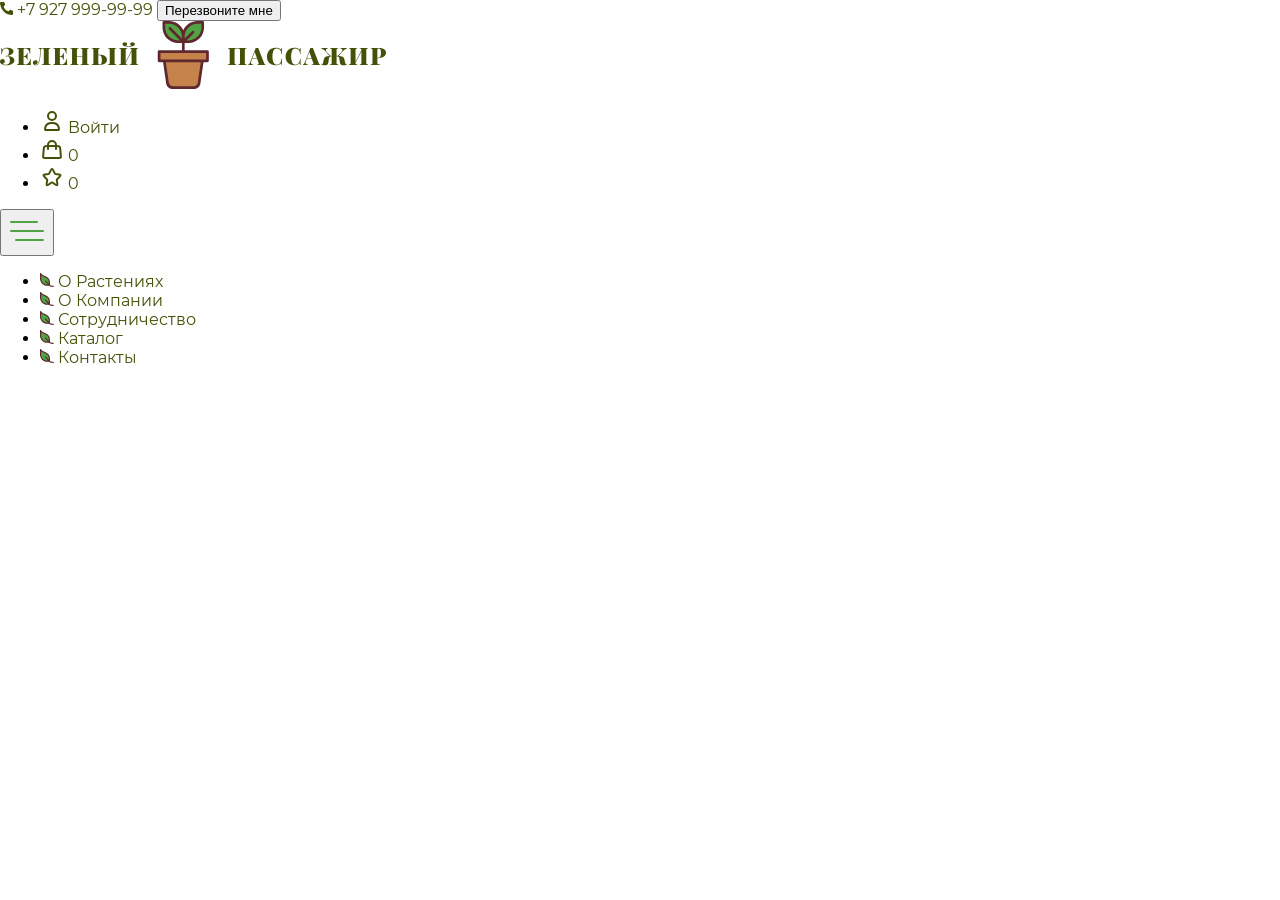
==== green-passenger-solution/index.html @ 85ea901c "Главная страница" ====
<!DOCTYPE html>
<html lang="ru">

<head>
  <meta charset="UTF-8">
  <meta name="viewport" content="width=device-width, initial-scale=1.0">
  <meta http-equiv="X-UA-Compatible" content="ie=edge">
  <link rel="stylesheet" href="css/style.css">
  <title>
    Главная страница интернет магазина комнатных растений "Зеленый Пассажир"
  </title>
</head>

<body>
  <header class="header">
    <div class="header__top">
      <div class="neader__contacts">
        <a class="header__phone" href="tel:+79279999999">
          <svg width="13" height="13" viewBox="0 0 13 13" fill="none" xmlns="http://www.w3.org/2000/svg">
            <path d="M8.67166 9.24002L9.79166 8.12002C9.94251 7.97104 10.1334 7.86906 10.3411 7.82646C10.5487 
            7.78385 10.7643 7.80246 10.9617 7.88002L12.3267 8.42502C12.5261 8.50596 12.697 8.64411 12.8181 
            8.82207C12.9391 9.00003 13.0047 9.20982 13.0067 9.42502V11.925C13.0055 12.0714 12.9747 12.216 
            12.9162 12.3502C12.8577 12.4844 12.7726 12.6054 12.6661 12.7058C12.5596 12.8062 12.4338 12.8841 
            12.2964 12.9346C12.1591 12.9852 12.0129 13.0074 11.8667 13C2.30166 12.405 0.371659 4.30502 0.00665873 
            1.20502C-0.0102848 1.05279 0.00519605 0.898694 0.0520828 0.752875C0.0989696 0.607056 0.1762 0.472817 
            0.278692 0.358988C0.381185 0.24516 0.506617 0.154323 0.646738 0.0924523C0.786858 0.0305818 0.93849 
            -0.00091958 1.09166 2.04345e-05H3.50666C3.72216 0.000658328 3.93255 0.0657541 4.11076 0.186935C4.28896 
            0.308116 4.42684 0.47984 4.50666 0.68002L5.05166 2.04502C5.13179 2.24155 5.15223 2.45734 5.11043 2.66543C5.06864 
            2.87351 4.96646 3.06467 4.81666 3.21502L3.69666 4.33502C3.69666 4.33502 4.34166 8.70002 8.67166 9.24002Z"
              fill="#475009" />
          </svg>
          <span class="header__phone-text">+7 927 999-99-99</span>
        </a>
        <button class="header__callback" type="button">Перезвоните мне</button>
      </div>
      <a class="header__logo" href="index.html" aria-label="Ссылка на главную страницу">
        <svg width="386" height="68" viewBox="0 0 386 68" fill="none" xmlns="http://www.w3.org/2000/svg">
          <path d="M207.473 30.6381H159.096V39.8187H207.473V30.6381Z" fill="#C5824B" />
          <path
            d="M202.324 39.8185H164.244L167.517 62.2577C167.883 64.7686 170.255 66.6456 173.062 66.6456H193.507C196.313 66.6456 198.686 64.7686 199.052 62.2577L202.324 39.8185Z"
            fill="#C5824B" />
          <path
            d="M183.284 20.7613H178.042C170.21 20.7613 163.862 14.4179 163.862 6.59302V1.35461H169.105C176.936 1.35461 183.284 7.69802 183.284 15.5229V20.7613Z"
            fill="#52A345" />
          <path
            d="M183.284 20.7613H188.527C196.358 20.7613 202.706 14.4179 202.706 6.59302V1.35461H197.464C189.633 1.35461 183.284 7.69802 183.284 15.5229V20.7613Z"
            fill="#52A345" />
          <path
            d="M207.473 29.2831H184.64V22.1158H188.527C197.093 22.1158 204.062 15.1523 204.062 6.59296V1.35456C204.062 0.606423 203.455 0 202.707 0H197.464C191.157 0 185.716 3.77547 183.285 9.18347C180.854 3.77547 175.412 0 169.105 0H163.863C163.114 0 162.507 0.606423 162.507 1.35456V6.59282C162.507 15.1522 169.476 22.1157 178.042 22.1157H181.929V29.283H159.097C158.348 29.283 157.741 29.8894 157.741 30.6375V39.8182C157.741 40.5663 158.348 41.1728 159.097 41.1728H163.072L166.176 62.4527C166.637 65.6151 169.597 67.9999 173.062 67.9999H193.507C196.972 67.9999 199.932 65.6151 200.394 62.4527L203.497 41.1728H207.473C208.222 41.1728 208.828 40.5663 208.828 39.8182V30.6375C208.828 29.8896 208.221 29.2831 207.473 29.2831ZM197.464 2.70911H201.351V6.59282C201.351 13.6583 195.598 19.4065 188.527 19.4065H186.558L193.835 12.1344C194.365 11.6054 194.365 10.7477 193.835 10.2186C193.306 9.68975 192.448 9.68975 191.918 10.2186L184.64 17.4908V15.5228C184.64 8.45738 190.393 2.70911 197.464 2.70911ZM165.218 6.59296V2.70911H169.105C176.176 2.70911 181.929 8.45725 181.929 15.5228V17.4908L170.943 6.51393C170.414 5.98494 169.555 5.98494 169.026 6.51393C168.497 7.04293 168.497 7.90063 169.026 8.42976L180.012 19.4066H178.042C170.971 19.4067 165.218 13.6586 165.218 6.59296ZM197.711 62.0623C197.442 63.903 195.635 65.291 193.507 65.291H173.062C170.934 65.291 169.127 63.903 168.859 62.0623L165.812 41.173H200.757L197.711 62.0623ZM160.452 38.4638V31.9922H206.117V38.4638H160.452Z"
            fill="#5E282D" />
          <path
            d="M138.155 27.488C137.643 27.52 137.274 27.584 137.05 27.68C136.826 27.776 136.666 27.96 136.57 28.232C136.49 28.504 136.45 28.944 136.45 29.552V41.456C136.45 42.064 136.49 42.504 136.57 42.776C136.666 43.048 136.826 43.232 137.05 43.328C137.274 43.424 137.643 43.488 138.155 43.52V44C137.242 43.952 135.817 43.928 133.88 43.928C132.15 43.928 130.813 43.952 129.868 44V43.52C130.381 43.488 130.749 43.424 130.973 43.328C131.198 43.232 131.35 43.048 131.43 42.776C131.526 42.504 131.574 42.064 131.574 41.456V30.416L125.689 41.84C125.705 42.304 125.761 42.656 125.857 42.896C125.953 43.12 126.113 43.272 126.338 43.352C126.578 43.432 126.93 43.488 127.394 43.52V44C126.466 43.952 125.129 43.928 123.383 43.928C121.446 43.928 120.021 43.952 119.108 44V43.52C119.62 43.488 119.989 43.424 120.213 43.328C120.437 43.232 120.589 43.048 120.669 42.776C120.765 42.504 120.813 42.064 120.813 41.456V29.552C120.813 28.944 120.765 28.504 120.669 28.232C120.589 27.96 120.437 27.776 120.213 27.68C119.989 27.584 119.62 27.52 119.108 27.488V27.008C120.021 27.056 121.446 27.08 123.383 27.08C125.113 27.08 126.45 27.056 127.394 27.008V27.488C126.882 27.52 126.514 27.584 126.29 27.68C126.065 27.776 125.905 27.96 125.809 28.232C125.729 28.504 125.689 28.944 125.689 29.552V40.64L131.574 29.24C131.558 28.744 131.502 28.384 131.406 28.16C131.31 27.92 131.149 27.76 130.925 27.68C130.701 27.584 130.349 27.52 129.868 27.488V27.008C130.797 27.056 132.134 27.08 133.88 27.08C135.817 27.08 137.242 27.056 138.155 27.008V27.488ZM132.487 21.272C133.159 21.272 133.712 21.448 134.144 21.8C134.592 22.136 134.816 22.552 134.816 23.048C134.816 23.448 134.664 23.808 134.36 24.128C134.072 24.432 133.679 24.696 133.183 24.92C132.671 25.16 132.022 25.352 131.238 25.496C130.453 25.64 129.588 25.712 128.643 25.712C127.699 25.712 126.834 25.64 126.049 25.496C125.265 25.352 124.608 25.16 124.08 24.92C123.599 24.712 123.215 24.448 122.927 24.128C122.639 23.808 122.495 23.448 122.495 23.048C122.495 22.552 122.711 22.136 123.143 21.8C123.575 21.448 124.128 21.272 124.8 21.272C125.473 21.272 126.033 21.448 126.482 21.8C126.93 22.136 127.154 22.568 127.154 23.096C127.154 23.544 126.986 23.92 126.65 24.224C126.314 24.528 125.889 24.744 125.377 24.872C126.402 25.112 127.491 25.232 128.643 25.232C129.796 25.232 130.877 25.104 131.886 24.848C131.358 24.704 130.933 24.488 130.613 24.2C130.309 23.896 130.157 23.528 130.157 23.096C130.157 22.568 130.373 22.136 130.805 21.8C131.254 21.448 131.814 21.272 132.487 21.272Z"
            fill="#475009" />
          <path
            d="M99.1706 33.8719C102.005 33.8719 104.007 34.3199 105.175 35.2159C106.344 36.1119 106.929 37.2879 106.929 38.7439C106.929 40.3439 106.312 41.6159 105.079 42.5599C103.862 43.5039 102.077 43.9759 99.7231 43.9759C99.2747 43.9759 98.8984 43.9679 98.5942 43.9519L95.6879 43.9279C93.9425 43.9279 92.6134 43.9519 91.7007 43.9999V43.5199C92.2131 43.4879 92.5814 43.4239 92.8056 43.3279C93.0297 43.2319 93.1819 43.0479 93.2619 42.7759C93.358 42.5039 93.406 42.0639 93.406 41.4559V29.5519C93.406 28.9439 93.358 28.5039 93.2619 28.2319C93.1819 27.9599 93.0297 27.7759 92.8056 27.6799C92.5814 27.5839 92.2131 27.5199 91.7007 27.4879V27.0079C92.6134 27.0559 94.0385 27.0799 95.9761 27.0799C97.7055 27.0799 99.0425 27.0559 99.9873 27.0079V27.4879C99.4749 27.5199 99.0986 27.5839 98.8584 27.6799C98.6342 27.7759 98.4821 27.9599 98.402 28.2319C98.322 28.5039 98.2819 28.9439 98.2819 29.5519V33.8719H99.1706ZM116.32 27.4879C115.808 27.5199 115.432 27.5839 115.191 27.6799C114.967 27.7759 114.815 27.9599 114.735 28.2319C114.655 28.5039 114.615 28.9439 114.615 29.5519V41.4559C114.615 42.0639 114.655 42.5039 114.735 42.7759C114.831 43.0479 114.991 43.2319 115.215 43.3279C115.44 43.4239 115.808 43.4879 116.32 43.5199V43.9999C115.392 43.9519 114.055 43.9279 112.309 43.9279C110.372 43.9279 108.946 43.9519 108.034 43.9999V43.5199C108.546 43.4879 108.914 43.4239 109.139 43.3279C109.379 43.2319 109.539 43.0479 109.619 42.7759C109.699 42.5039 109.739 42.0639 109.739 41.4559V29.5519C109.739 28.9439 109.691 28.5039 109.595 28.2319C109.515 27.9599 109.363 27.7759 109.139 27.6799C108.914 27.5839 108.546 27.5199 108.034 27.4879V27.0079C108.946 27.0559 110.372 27.0799 112.309 27.0799C114.055 27.0799 115.392 27.0559 116.32 27.0079V27.4879ZM99.5069 43.5199C100.372 43.5199 100.98 43.1679 101.332 42.4639C101.701 41.7439 101.885 40.6319 101.885 39.1279C101.885 37.6239 101.677 36.4559 101.26 35.6239C100.844 34.7759 100.067 34.3519 98.9305 34.3519H98.2819V41.4559C98.2819 42.2719 98.362 42.8239 98.5221 43.1119C98.6823 43.3839 99.0105 43.5199 99.5069 43.5199Z"
            fill="#475009" />
          <path
            d="M88.912 27.4879C88.3996 27.5199 88.0233 27.5839 87.7831 27.6799C87.5589 27.7759 87.4068 27.9599 87.3268 28.2319C87.2467 28.5039 87.2067 28.9439 87.2067 29.5519V41.4559C87.2067 42.0639 87.2467 42.5039 87.3268 42.7759C87.4228 43.0479 87.583 43.2319 87.8071 43.3279C88.0313 43.4239 88.3996 43.4879 88.912 43.5199V43.9999C88.0473 43.9519 86.7023 43.9279 84.8768 43.9279C83.0353 43.9279 81.6182 43.9519 80.6254 43.9999V43.5199C81.1378 43.4879 81.5061 43.4239 81.7303 43.3279C81.9705 43.2319 82.1306 43.0479 82.2107 42.7759C82.2907 42.5039 82.3308 42.0639 82.3308 41.4559V35.6959H76.9265V41.4559C76.9265 42.0639 76.9665 42.5039 77.0466 42.7759C77.1426 43.0479 77.3028 43.2319 77.5269 43.3279C77.7511 43.4239 78.1194 43.4879 78.6318 43.5199V43.9999C77.7031 43.9519 76.366 43.9279 74.6206 43.9279C72.6831 43.9279 71.2579 43.9519 70.3452 43.9999V43.5199C70.8576 43.4879 71.2259 43.4239 71.4501 43.3279C71.6903 43.2319 71.8504 43.0479 71.9305 42.7759C72.0105 42.5039 72.0506 42.0639 72.0506 41.4559V29.5519C72.0506 28.9439 72.0025 28.5039 71.9065 28.2319C71.8264 27.9599 71.6743 27.7759 71.4501 27.6799C71.2259 27.5839 70.8576 27.5199 70.3452 27.4879V27.0079C71.2579 27.0559 72.6831 27.0799 74.6206 27.0799C76.35 27.0799 77.6871 27.0559 78.6318 27.0079V27.4879C78.1194 27.5199 77.7431 27.5839 77.5029 27.6799C77.2787 27.7759 77.1266 27.9599 77.0466 28.2319C76.9665 28.5039 76.9265 28.9439 76.9265 29.5519V35.2159H82.3308V29.5519C82.3308 28.9439 82.2827 28.5039 82.1866 28.2319C82.1066 27.9599 81.9545 27.7759 81.7303 27.6799C81.5061 27.5839 81.1378 27.5199 80.6254 27.4879V27.0079C81.6182 27.0559 83.0353 27.0799 84.8768 27.0799C86.7023 27.0799 88.0473 27.0559 88.912 27.0079V27.4879Z"
            fill="#475009" />
          <path
            d="M67.0212 39.9679C67.0212 41.5999 67.0772 42.9439 67.1893 43.9999C66.1004 43.9519 64.267 43.9279 61.6889 43.9279C57.9419 43.9279 55.1397 43.9519 53.2822 43.9999V43.5199C53.7946 43.4879 54.1629 43.4239 54.3871 43.3279C54.6273 43.2319 54.7874 43.0479 54.8675 42.7759C54.9475 42.5039 54.9876 42.0639 54.9876 41.4559V29.5519C54.9876 28.9439 54.9395 28.5039 54.8435 28.2319C54.7634 27.9599 54.6113 27.7759 54.3871 27.6799C54.1629 27.5839 53.7946 27.5199 53.2822 27.4879V27.0079C55.1397 27.0559 57.9419 27.0799 61.6889 27.0799C64.0428 27.0799 65.7161 27.0559 66.7089 27.0079C66.5968 28.5119 66.5408 29.8559 66.5408 31.0399C66.5408 31.7759 66.5648 32.3519 66.6128 32.7679H66.0604C65.7722 30.9119 65.2358 29.5839 64.4511 28.7839C63.6665 27.9679 62.7298 27.5599 61.6409 27.5599H61.3286C60.8963 27.5599 60.576 27.5999 60.3679 27.6799C60.1757 27.7439 60.0396 27.8799 59.9595 28.0879C59.8955 28.2799 59.8635 28.6079 59.8635 29.0719V35.2159H60.1037C60.9363 35.2159 61.6489 34.8879 62.2414 34.2319C62.8338 33.5759 63.2101 32.8479 63.3703 32.0479H63.9227C63.8747 32.7199 63.8506 33.4719 63.8506 34.3039V35.4559C63.8506 36.2719 63.8987 37.4079 63.9948 38.8639H63.4423C63.2982 37.9519 62.9219 37.1999 62.3134 36.6079C61.7209 35.9999 60.9844 35.6959 60.1037 35.6959H59.8635V41.9359C59.8635 42.3999 59.8955 42.7359 59.9595 42.9439C60.0396 43.1359 60.1757 43.2719 60.3679 43.3519C60.576 43.4159 60.8963 43.4479 61.3286 43.4479H62.1213C63.05 43.4479 63.9307 42.9999 64.7634 42.1039C65.596 41.1919 66.1885 39.7439 66.5408 37.7599H67.0932C67.0452 38.3359 67.0212 39.0719 67.0212 39.9679Z"
            fill="#475009" />
          <path
            d="M50.635 27.4879C50.0586 27.5199 49.6342 27.5839 49.362 27.6799C49.1058 27.7759 48.9297 27.9599 48.8336 28.2319C48.7375 28.5039 48.6895 28.9439 48.6895 29.5519V41.4559C48.6895 42.0639 48.7375 42.5039 48.8336 42.7759C48.9297 43.0479 49.1058 43.2319 49.362 43.3279C49.6342 43.4239 50.0586 43.4879 50.635 43.5199V43.9999C49.6743 43.9519 48.1851 43.9279 46.1675 43.9279C44.294 43.9279 42.8608 43.9519 41.868 43.9999V43.5199C42.4445 43.4879 42.8608 43.4239 43.117 43.3279C43.3893 43.2319 43.5734 43.0479 43.6695 42.7759C43.7656 42.5039 43.8136 42.0639 43.8136 41.4559V29.5519C43.8136 28.7199 43.7015 28.1679 43.4773 27.8959C43.2531 27.6239 42.8769 27.4879 42.3484 27.4879H42.2764C41.844 27.4879 41.5078 27.6319 41.2676 27.9199C41.0274 28.2079 40.8753 28.7519 40.8112 29.5519C40.7632 29.9999 40.7231 30.4319 40.6911 30.8479C40.6751 31.2639 40.6511 31.6559 40.619 32.0239C40.4429 34.5839 40.2267 36.6799 39.9705 38.3119C39.7303 39.9439 39.282 41.3599 38.6255 42.5599C37.9689 43.7439 37.0242 44.3359 35.7912 44.3359C34.9425 44.3359 34.238 44.0879 33.6775 43.5919C33.1331 43.0799 32.8609 42.4559 32.8609 41.7199C32.8609 40.9679 33.1171 40.3599 33.6295 39.8959C34.1419 39.4319 34.7824 39.1999 35.551 39.1999C36.2075 39.1999 36.7279 39.3599 37.1122 39.6799C37.4966 39.9839 37.6887 40.4159 37.6887 40.9759C37.6887 41.6799 37.4485 42.2799 36.9681 42.7759C36.5038 43.2559 35.9113 43.5599 35.1907 43.6879C35.3188 43.8159 35.519 43.8799 35.7912 43.8799C36.9281 43.8799 37.8008 43.1999 38.4093 41.8399C39.0178 40.4799 39.4341 38.8719 39.6583 37.0159C39.8825 35.1439 40.0826 32.6559 40.2588 29.5519C40.2748 29.4239 40.2828 29.2479 40.2828 29.0239C40.2828 28.6079 40.2267 28.2959 40.1146 28.0879C40.0026 27.8799 39.8104 27.7359 39.5382 27.6559C39.266 27.5759 38.8576 27.5199 38.3132 27.4879V27.0079C38.9857 27.0559 39.8104 27.0799 40.7872 27.0799C41.0274 27.0799 41.3877 27.0639 41.868 27.0319L42.9009 27.0079L44.5102 27.0319C45.2467 27.0639 45.8552 27.0799 46.3356 27.0799C48.2411 27.0799 49.6743 27.0559 50.635 27.0079V27.4879Z"
            fill="#475009" />
          <path
            d="M30.7138 39.9679C30.7138 41.5999 30.7698 42.9439 30.8819 43.9999C29.793 43.9519 27.9596 43.9279 25.3815 43.9279C21.6345 43.9279 18.8323 43.9519 16.9748 43.9999V43.5199C17.4872 43.4879 17.8555 43.4239 18.0797 43.3279C18.3199 43.2319 18.48 43.0479 18.5601 42.7759C18.6401 42.5039 18.6802 42.0639 18.6802 41.4559V29.5519C18.6802 28.9439 18.6321 28.5039 18.536 28.2319C18.456 27.9599 18.3039 27.7759 18.0797 27.6799C17.8555 27.5839 17.4872 27.5199 16.9748 27.4879V27.0079C18.8323 27.0559 21.6345 27.0799 25.3815 27.0799C27.7354 27.0799 29.4087 27.0559 30.4015 27.0079C30.2894 28.5119 30.2334 29.8559 30.2334 31.0399C30.2334 31.7759 30.2574 32.3519 30.3054 32.7679H29.753C29.4648 30.9119 28.9283 29.5839 28.1437 28.7839C27.3591 27.9679 26.4223 27.5599 25.3335 27.5599H25.0212C24.5889 27.5599 24.2686 27.5999 24.0604 27.6799C23.8683 27.7439 23.7322 27.8799 23.6521 28.0879C23.5881 28.2799 23.556 28.6079 23.556 29.0719V35.2159H23.7962C24.6289 35.2159 25.3415 34.8879 25.9339 34.2319C26.5264 33.5759 26.9027 32.8479 27.0628 32.0479H27.6153C27.5672 32.7199 27.5432 33.4719 27.5432 34.3039V35.4559C27.5432 36.2719 27.5913 37.4079 27.6873 38.8639H27.1349C26.9908 37.9519 26.6145 37.1999 26.006 36.6079C25.4135 35.9999 24.6769 35.6959 23.7962 35.6959H23.556V41.9359C23.556 42.3999 23.5881 42.7359 23.6521 42.9439C23.7322 43.1359 23.8683 43.2719 24.0604 43.3519C24.2686 43.4159 24.5889 43.4479 25.0212 43.4479H25.8138C26.7426 43.4479 27.6233 42.9999 28.456 42.1039C29.2886 41.1919 29.8811 39.7439 30.2334 37.7599H30.7858C30.7378 38.3359 30.7138 39.0719 30.7138 39.9679Z"
            fill="#475009" />
          <path
            d="M7.56604 26.672C9.32745 26.672 10.7526 27 11.8415 27.656C12.9463 28.296 13.4988 29.176 13.4988 30.296C13.4988 31.496 12.8823 32.504 11.6493 33.32C10.4163 34.12 9.00719 34.68 7.42192 35C8.57484 35.016 9.68773 35.192 10.7606 35.528C11.8334 35.864 12.7061 36.36 13.3787 37.016C14.0672 37.672 14.4115 38.48 14.4115 39.44C14.4115 40.448 14.0192 41.328 13.2346 42.08C12.4659 42.816 11.4571 43.376 10.2081 43.76C8.97516 44.144 7.67012 44.336 6.29302 44.336C4.22737 44.336 2.61008 43.896 1.44115 43.016C1.04083 42.712 0.696556 42.344 0.408326 41.912C0.136109 41.48 0 41.008 0 40.496C0 39.744 0.248198 39.152 0.744594 38.72C1.24099 38.288 1.84147 38.072 2.54603 38.072C3.26661 38.072 3.82705 38.272 4.22737 38.672C4.62769 39.056 4.82785 39.632 4.82785 40.4C4.82785 40.992 4.61168 41.52 4.17934 41.984C3.763 42.432 3.18654 42.752 2.44996 42.944C3.28262 43.472 4.33146 43.736 5.59647 43.736C6.90951 43.736 7.95034 43.376 8.71896 42.656C9.48757 41.936 9.87188 40.84 9.87188 39.368C9.87188 38.248 9.63969 37.288 9.17532 36.488C8.71095 35.688 7.99838 35.264 7.03762 35.216C6.65331 35.424 6.31704 35.528 6.02881 35.528C5.86868 35.528 5.74058 35.496 5.64451 35.432C5.54843 35.368 5.50039 35.264 5.50039 35.12C5.50039 34.864 5.69254 34.736 6.07685 34.736C6.28502 34.736 6.61328 34.784 7.06164 34.88C7.75019 34.56 8.23057 34.032 8.50279 33.296C8.79102 32.544 8.93513 31.736 8.93513 30.872C8.93513 29.672 8.70295 28.816 8.23857 28.304C7.7742 27.776 7.11768 27.512 6.269 27.512C4.8919 27.512 3.83506 28.016 3.09847 29.024C2.3779 30.032 1.96957 31.36 1.87349 33.008H1.32105C1.32105 30.144 1.28903 28.144 1.22498 27.008H1.77742C1.82546 27.52 1.89751 27.888 1.99359 28.112C2.08967 28.336 2.22578 28.448 2.40192 28.448C2.51401 28.448 2.66613 28.376 2.85828 28.232C3.61088 27.688 4.29943 27.296 4.92393 27.056C5.56444 26.8 6.44514 26.672 7.56604 26.672Z"
            fill="#475009" />
          <path
            d="M377.353 37.1361V41.2161C377.353 41.8881 377.417 42.3761 377.545 42.6801C377.689 42.9841 377.938 43.1921 378.29 43.3041C378.658 43.4001 379.235 43.4481 380.019 43.4481V44.0001C377.858 43.9521 376.208 43.9281 375.071 43.9281C374.319 43.9281 373.27 43.9441 371.925 43.9761L370.772 44.0001V43.5201C371.284 43.4881 371.653 43.4241 371.877 43.3281C372.117 43.2321 372.277 43.0481 372.357 42.7761C372.437 42.5041 372.477 42.0641 372.477 41.4561V29.5521C372.477 28.9441 372.429 28.5041 372.333 28.2321C372.253 27.9601 372.101 27.7761 371.877 27.6801C371.653 27.5841 371.284 27.5201 370.772 27.4881V27.0081C371.685 27.0561 373.062 27.0801 374.903 27.0801L377.665 27.0561C377.986 27.0401 378.354 27.0321 378.77 27.0321C381.14 27.0321 382.934 27.4641 384.151 28.3281C385.384 29.1761 386 30.3201 386 31.7601C386 32.6401 385.76 33.4881 385.279 34.3041C384.799 35.1041 383.982 35.7761 382.829 36.3201C381.677 36.8641 380.147 37.1361 378.242 37.1361H377.353ZM378.65 27.4881C378.282 27.4881 378.002 27.5441 377.809 27.6561C377.633 27.7681 377.513 27.9681 377.449 28.2561C377.385 28.5441 377.353 28.9761 377.353 29.5521V36.6561H378.002C379.123 36.6561 379.891 36.2401 380.307 35.4081C380.74 34.5761 380.956 33.4481 380.956 32.0241C380.956 30.4721 380.78 29.3281 380.428 28.5921C380.075 27.8561 379.483 27.4881 378.65 27.4881Z"
            fill="#475009" />
          <path
            d="M367.994 27.4881C367.482 27.5201 367.114 27.5841 366.89 27.6801C366.665 27.7761 366.505 27.9601 366.409 28.2321C366.329 28.5041 366.289 28.9441 366.289 29.5521V41.4561C366.289 42.0641 366.329 42.5041 366.409 42.7761C366.505 43.0481 366.665 43.2321 366.89 43.3281C367.114 43.4241 367.482 43.4881 367.994 43.5201V44.0001C367.082 43.9521 365.657 43.9281 363.719 43.9281C361.99 43.9281 360.653 43.9521 359.708 44.0001V43.5201C360.22 43.4881 360.589 43.4241 360.813 43.3281C361.037 43.2321 361.189 43.0481 361.269 42.7761C361.365 42.5041 361.413 42.0641 361.413 41.4561V30.4161L355.528 41.8401C355.545 42.3041 355.601 42.6561 355.697 42.8961C355.793 43.1201 355.953 43.2721 356.177 43.3521C356.417 43.4321 356.769 43.4881 357.234 43.5201V44.0001C356.305 43.9521 354.968 43.9281 353.223 43.9281C351.285 43.9281 349.86 43.9521 348.947 44.0001V43.5201C349.46 43.4881 349.828 43.4241 350.052 43.3281C350.276 43.2321 350.428 43.0481 350.508 42.7761C350.605 42.5041 350.653 42.0641 350.653 41.4561V29.5521C350.653 28.9441 350.605 28.5041 350.508 28.2321C350.428 27.9601 350.276 27.7761 350.052 27.6801C349.828 27.5841 349.46 27.5201 348.947 27.4881V27.0081C349.86 27.0561 351.285 27.0801 353.223 27.0801C354.952 27.0801 356.289 27.0561 357.234 27.0081V27.4881C356.721 27.5201 356.353 27.5841 356.129 27.6801C355.905 27.7761 355.745 27.9601 355.649 28.2321C355.569 28.5041 355.528 28.9441 355.528 29.5521V40.6401L361.413 29.2401C361.397 28.7441 361.341 28.3841 361.245 28.1601C361.149 27.9201 360.989 27.7601 360.765 27.6801C360.54 27.5841 360.188 27.5201 359.708 27.4881V27.0081C360.637 27.0561 361.974 27.0801 363.719 27.0801C365.657 27.0801 367.082 27.0561 367.994 27.0081V27.4881Z"
            fill="#475009" />
          <path
            d="M347.228 43.0401C346.747 43.5201 346.219 43.8561 345.642 44.0481C345.066 44.2401 344.393 44.3361 343.625 44.3361C342.504 44.3361 341.639 44.1441 341.031 43.7601C340.438 43.3601 340.07 42.6881 339.926 41.7441L339.301 37.6161C339.157 36.7681 338.885 36.1841 338.485 35.8641C338.1 35.5281 337.46 35.3361 336.563 35.2881V41.4561C336.563 42.0641 336.603 42.5041 336.683 42.7761C336.763 43.0481 336.915 43.2321 337.14 43.3281C337.38 43.4241 337.756 43.4881 338.268 43.5201V44.0001C337.356 43.9521 335.931 43.9281 333.993 43.9281C332.264 43.9281 330.927 43.9521 329.982 44.0001V43.5201C330.494 43.4881 330.863 43.4241 331.087 43.3281C331.311 43.2321 331.463 43.0481 331.543 42.7761C331.639 42.5041 331.687 42.0641 331.687 41.4561V35.2881C330.79 35.3361 330.142 35.5281 329.742 35.8641C329.357 36.1841 329.093 36.7681 328.949 37.6161L328.325 41.7441C328.18 42.6881 327.804 43.3601 327.196 43.7601C326.603 44.1441 325.746 44.3361 324.626 44.3361C323.857 44.3361 323.184 44.2401 322.608 44.0481C322.031 43.8561 321.503 43.5201 321.023 43.0401L321.335 42.7281C321.543 42.9361 321.783 43.0401 322.056 43.0401C322.344 43.0401 322.568 42.9281 322.728 42.7041C322.904 42.4801 323.048 42.0721 323.16 41.4801L323.857 38.1441C324.081 37.0881 324.642 36.3201 325.538 35.8401C326.451 35.3601 327.78 35.0641 329.525 34.9521L325.274 30.1041C324.041 28.7121 322.728 27.8321 321.335 27.4641V27.0081C321.991 27.0561 322.8 27.0801 323.761 27.0801C325.122 27.0801 326.475 27.0561 327.82 27.0081V27.4641C327.244 27.4961 326.771 27.6561 326.403 27.9441C326.035 28.2161 325.851 28.5841 325.851 29.0481C325.851 29.6881 326.203 30.4081 326.907 31.2081L327.724 32.1201C328.621 33.1281 329.341 33.8321 329.886 34.2321C330.446 34.6321 331.047 34.8561 331.687 34.9041V29.5521C331.687 28.9441 331.647 28.5041 331.567 28.2321C331.487 27.9601 331.327 27.7761 331.087 27.6801C330.863 27.5841 330.494 27.5201 329.982 27.4881V27.0081C330.911 27.0561 332.248 27.0801 333.993 27.0801C335.931 27.0801 337.356 27.0561 338.268 27.0081V27.4881C337.756 27.5201 337.388 27.5841 337.164 27.6801C336.939 27.7761 336.779 27.9601 336.683 28.2321C336.603 28.5041 336.563 28.9441 336.563 29.5521V34.9041C337.204 34.8561 337.796 34.6321 338.34 34.2321C338.901 33.8321 339.63 33.1281 340.526 32.1201L341.343 31.2081C342.047 30.4081 342.4 29.6881 342.4 29.0481C342.4 28.5841 342.216 28.2161 341.847 27.9441C341.479 27.6561 341.007 27.4961 340.43 27.4641V27.0081C341.775 27.0561 343.128 27.0801 344.489 27.0801C345.45 27.0801 346.259 27.0561 346.915 27.0081V27.4641C345.522 27.8321 344.209 28.7121 342.976 30.1041L338.725 34.9521C340.47 35.0641 341.791 35.3601 342.688 35.8401C343.601 36.3201 344.169 37.0881 344.393 38.1441L345.09 41.4801C345.202 42.0721 345.338 42.4801 345.498 42.7041C345.674 42.9281 345.907 43.0401 346.195 43.0401C346.467 43.0401 346.707 42.9361 346.915 42.7281L347.228 43.0401Z"
            fill="#475009" />
          <path
            d="M318.708 41.9841C318.916 42.4961 319.14 42.8801 319.38 43.1361C319.636 43.3761 319.885 43.5041 320.125 43.5201V44.0001C318.972 43.9521 317.515 43.9281 315.753 43.9281C313.928 43.9281 312.583 43.9521 311.718 44.0001V43.5201C312.327 43.4881 312.759 43.4161 313.015 43.3041C313.271 43.1761 313.399 42.9601 313.399 42.6561C313.399 42.3681 313.303 41.9841 313.111 41.5041L311.694 37.5681H306.842L306.434 38.6481C305.905 40.0081 305.641 41.0481 305.641 41.7681C305.641 42.4241 305.825 42.8721 306.194 43.1121C306.562 43.3521 307.106 43.4881 307.827 43.5201V44.0001C306.626 43.9521 305.577 43.9281 304.68 43.9281C303.928 43.9281 303.311 43.9521 302.831 44.0001V43.5201C303.231 43.4561 303.608 43.2081 303.96 42.7761C304.312 42.3441 304.672 41.6561 305.041 40.7121L310.373 27.0081C310.885 27.0401 311.31 27.0561 311.646 27.0561C311.966 27.0561 312.383 27.0401 312.895 27.0081L318.708 41.9841ZM311.526 37.0881L309.34 31.0881L307.034 37.0881H311.526Z"
            fill="#475009" />
          <path
            d="M294.621 26.672C295.582 26.672 296.399 26.808 297.071 27.08C297.744 27.352 298.4 27.736 299.041 28.232C299.201 28.376 299.353 28.448 299.497 28.448C299.817 28.448 300.026 27.968 300.122 27.008H300.674C300.61 28.144 300.578 30.144 300.578 33.008H300.026C299.914 31.728 299.705 30.72 299.401 29.984C299.097 29.248 298.568 28.632 297.816 28.136C297.063 27.656 296.319 27.416 295.582 27.416C293.917 27.416 292.748 28.216 292.075 29.816C291.403 31.416 291.066 33.328 291.066 35.552C291.066 37.776 291.403 39.688 292.075 41.288C292.748 42.888 293.917 43.688 295.582 43.688C296.319 43.688 297.063 43.448 297.816 42.968C298.568 42.504 299.097 41.88 299.401 41.096C299.705 40.312 299.914 39.2 300.026 37.76H300.578C300.578 40.752 300.61 42.832 300.674 44H300.122C300.074 43.488 300.002 43.128 299.906 42.92C299.825 42.696 299.705 42.584 299.545 42.584C299.417 42.584 299.249 42.648 299.041 42.776C298.32 43.288 297.632 43.68 296.975 43.952C296.319 44.208 295.526 44.336 294.597 44.336C292.788 44.336 291.203 43.992 289.841 43.304C288.48 42.616 287.424 41.624 286.671 40.328C285.918 39.016 285.542 37.456 285.542 35.648C285.542 33.888 285.926 32.328 286.695 30.968C287.464 29.608 288.536 28.552 289.914 27.8C291.291 27.048 292.86 26.672 294.621 26.672Z"
            fill="#475009" />
          <path
            d="M275.963 26.672C276.924 26.672 277.741 26.808 278.413 27.08C279.086 27.352 279.742 27.736 280.383 28.232C280.543 28.376 280.695 28.448 280.839 28.448C281.159 28.448 281.368 27.968 281.464 27.008H282.016C281.952 28.144 281.92 30.144 281.92 33.008H281.368C281.256 31.728 281.047 30.72 280.743 29.984C280.439 29.248 279.91 28.632 279.158 28.136C278.405 27.656 277.661 27.416 276.924 27.416C275.259 27.416 274.09 28.216 273.417 29.816C272.745 31.416 272.408 33.328 272.408 35.552C272.408 37.776 272.745 39.688 273.417 41.288C274.09 42.888 275.259 43.688 276.924 43.688C277.661 43.688 278.405 43.448 279.158 42.968C279.91 42.504 280.439 41.88 280.743 41.096C281.047 40.312 281.256 39.2 281.368 37.76H281.92C281.92 40.752 281.952 42.832 282.016 44H281.464C281.416 43.488 281.344 43.128 281.247 42.92C281.167 42.696 281.047 42.584 280.887 42.584C280.759 42.584 280.591 42.648 280.383 42.776C279.662 43.288 278.974 43.68 278.317 43.952C277.661 44.208 276.868 44.336 275.939 44.336C274.13 44.336 272.545 43.992 271.183 43.304C269.822 42.616 268.766 41.624 268.013 40.328C267.26 39.016 266.884 37.456 266.884 35.648C266.884 33.888 267.268 32.328 268.037 30.968C268.806 29.608 269.878 28.552 271.256 27.8C272.633 27.048 274.202 26.672 275.963 26.672Z"
            fill="#475009" />
          <path
            d="M264.047 41.9841C264.255 42.4961 264.48 42.8801 264.72 43.1361C264.976 43.3761 265.224 43.5041 265.464 43.5201V44.0001C264.311 43.9521 262.854 43.9281 261.093 43.9281C259.267 43.9281 257.922 43.9521 257.058 44.0001V43.5201C257.666 43.4881 258.098 43.4161 258.355 43.3041C258.611 43.1761 258.739 42.9601 258.739 42.6561C258.739 42.3681 258.643 41.9841 258.451 41.5041L257.034 37.5681H252.182L251.773 38.6481C251.245 40.0081 250.981 41.0481 250.981 41.7681C250.981 42.4241 251.165 42.8721 251.533 43.1121C251.901 43.3521 252.446 43.4881 253.166 43.5201V44.0001C251.966 43.9521 250.917 43.9281 250.02 43.9281C249.267 43.9281 248.651 43.9521 248.17 44.0001V43.5201C248.571 43.4561 248.947 43.2081 249.299 42.7761C249.652 42.3441 250.012 41.6561 250.38 40.7121L255.713 27.0081C256.225 27.0401 256.649 27.0561 256.986 27.0561C257.306 27.0561 257.722 27.0401 258.235 27.0081L264.047 41.9841ZM256.865 37.0881L254.68 31.0881L252.374 37.0881H256.865Z"
            fill="#475009" />
          <path
            d="M246.559 27.4881C246.046 27.5201 245.678 27.5841 245.454 27.6801C245.23 27.7761 245.07 27.9601 244.973 28.2321C244.893 28.5041 244.853 28.9441 244.853 29.5521V41.4561C244.853 42.0641 244.893 42.5041 244.973 42.7761C245.07 43.0481 245.23 43.2321 245.454 43.3281C245.678 43.4241 246.046 43.4881 246.559 43.5201V44.0001C245.646 43.9521 244.221 43.9281 242.283 43.9281C240.554 43.9281 239.217 43.9521 238.272 44.0001V43.5201C238.785 43.4881 239.153 43.4241 239.377 43.3281C239.601 43.2321 239.753 43.0481 239.833 42.7761C239.929 42.5041 239.978 42.0641 239.978 41.4561V29.5521C239.978 28.9441 239.929 28.5041 239.833 28.2321C239.737 27.9441 239.553 27.7521 239.281 27.6561C239.009 27.5441 238.592 27.4881 238.032 27.4881H236.519C235.958 27.4881 235.542 27.5441 235.27 27.6561C234.998 27.7521 234.813 27.9441 234.717 28.2321C234.621 28.5041 234.573 28.9441 234.573 29.5521V41.4561C234.573 42.0641 234.613 42.5041 234.693 42.7761C234.789 43.0481 234.949 43.2321 235.174 43.3281C235.398 43.4241 235.766 43.4881 236.279 43.5201V44.0001C235.35 43.9521 234.013 43.9281 232.267 43.9281C230.33 43.9281 228.905 43.9521 227.992 44.0001V43.5201C228.504 43.4881 228.873 43.4241 229.097 43.3281C229.321 43.2321 229.473 43.0481 229.553 42.7761C229.649 42.5041 229.697 42.0641 229.697 41.4561V29.5521C229.697 28.9441 229.649 28.5041 229.553 28.2321C229.473 27.9601 229.321 27.7761 229.097 27.6801C228.873 27.5841 228.504 27.5201 227.992 27.4881V27.0081C228.905 27.0561 230.33 27.0801 232.267 27.0801C233.068 27.0801 234.109 27.0641 235.39 27.0321L237.311 27.0081L239.185 27.0321C240.466 27.0641 241.499 27.0801 242.283 27.0801C244.221 27.0801 245.646 27.0561 246.559 27.0081V27.4881Z"
            fill="#475009" />
        </svg>
      </a>
      <div class="header__users">
        <ul class="header__user-list">
          <li class="header__user-item">
            <a class="header__user-list" href="#">
              <svg width="24" height="24" viewBox="0 0 24 24" fill="none" xmlns="http://www.w3.org/2000/svg">
                <circle cx="12" cy="7" r="4" stroke="#475009" stroke-width="2" stroke-linecap="round" />
                <path
                  d="M5.33788 18.3206C5.99897 15.5269 8.77173 14 11.6426 14H12.3574C15.2283 14 18.001 15.5269 18.6621 18.3206C18.79 18.8611 18.8917 19.4268 18.9489 20.0016C19.0036 20.5512 18.5523 21 18 21H6C5.44772 21 4.99642 20.5512 5.0511 20.0016C5.1083 19.4268 5.20997 18.8611 5.33788 18.3206Z"
                  stroke="#475009" stroke-width="2" stroke-linecap="round" />
              </svg>
              <span class="header__user-text">Войти</span>
            </a>
          </li>
          <li class="header__user-item">
            <a class="header__user-link" href="#" arial-label="Перейти в корзину">
              <svg width="24" height="24" viewBox="0 0 24 24" fill="none" xmlns="http://www.w3.org/2000/svg">
                <path d="M8 12L8 8C8 5.79086 9.79086 4 12 4C14.2091 4 16 5.79086 16 8L16 12" stroke="#475009"
                  stroke-width="2" stroke-linecap="round" />
                <path
                  d="M3.69435 12.6678C3.83942 10.9269 3.91196 10.0565 4.48605 9.52824C5.06013 9 5.9336 9 7.68053 9H16.3195C18.0664 9 18.9399 9 19.514 9.52824C20.088 10.0565 20.1606 10.9269 20.3057 12.6678L20.8195 18.8339C20.904 19.8474 20.9462 20.3542 20.6491 20.6771C20.352 21 19.8435 21 18.8264 21H5.1736C4.15655 21 3.64802 21 3.35092 20.6771C3.05382 20.3542 3.09605 19.8474 3.18051 18.8339L3.69435 12.6678Z"
                  stroke="#475009" stroke-width="2" />
              </svg>
              <span class="header__user-count" aria-hidden="true">0</span>
            </a>
          </li>
          <li class="header__user-item">
            <a class="header__user-link" href="#" arial-label="Перейти в избранное">
              <svg width="24" height="24" viewBox="0 0 24 24" fill="none" xmlns="http://www.w3.org/2000/svg">
                <path
                  d="M10.1437 6.62753C10.9303 4.66653 11.3236 3.68604 12 3.68604C12.6763 3.68604 13.0696 4.66653 13.8562 6.62753L13.8928 6.71885C14.3372 7.82672 14.5594 8.38065 15.0123 8.71734C15.4651 9.05403 16.0596 9.10727 17.2485 9.21374L17.4634 9.23299C19.4092 9.40726 20.3822 9.49439 20.5903 10.1134C20.7985 10.7324 20.076 11.3897 18.6309 12.7044L18.1487 13.1432C17.4172 13.8087 17.0514 14.1414 16.8809 14.5776C16.8491 14.6589 16.8227 14.7423 16.8018 14.8271C16.6897 15.2817 16.7968 15.7645 17.0111 16.7299L17.0777 17.0305C17.4714 18.8048 17.6682 19.692 17.3246 20.0746C17.1961 20.2176 17.0292 20.3206 16.8438 20.3712C16.3476 20.5066 15.6431 19.9325 14.2342 18.7844C13.309 18.0305 12.8464 17.6536 12.3153 17.5688C12.1064 17.5354 11.8935 17.5354 11.6846 17.5688C11.1535 17.6536 10.6909 18.0305 9.76577 18.7844C8.35681 19.9325 7.65234 20.5066 7.15614 20.3712C6.97072 20.3206 6.80381 20.2176 6.67538 20.0746C6.33171 19.692 6.52854 18.8048 6.92222 17.0305L6.98889 16.7299C7.2031 15.7645 7.31021 15.2817 7.19815 14.8271C7.17725 14.7423 7.15081 14.6589 7.11901 14.5776C6.94854 14.1414 6.58279 13.8087 5.85128 13.1432L5.369 12.7044C3.92395 11.3897 3.20143 10.7324 3.40961 10.1134C3.61779 9.49439 4.5907 9.40726 6.53651 9.23299L6.75145 9.21374C7.94036 9.10727 8.53482 9.05403 8.98767 8.71734C9.44052 8.38065 9.66272 7.82672 10.1071 6.71885L10.1437 6.62753Z"
                  stroke="#475009" stroke-width="2" />
              </svg>
              <span class="header__user-count" aria-hidden="true">0</span>
            </a>
          </li>
        </ul>
        <button class="header__burger" type="button" arial-label="Кнопка бургерного меню">
          <svg width="38" height="38" viewBox="0 0 38 38" fill="none" xmlns="http://www.w3.org/2000/svg">
            <path d="M3 10H16H29M3 19H35M8 28H35" stroke="#52A345" stroke-width="2" stroke-linecap="round"
              stroke-linejoin="round" />
          </svg>
        </button>
      </div>
    </div>
    <nav class="main-nav">
      <ul class="main-nav__list">
        <li class="main-nav__item">
          <a class="main-nav__link" href="#">
            <svg width="14" height="14" viewBox="0 0 14 14" fill="none" xmlns="http://www.w3.org/2000/svg">
              <path
                d="M9.41361 12.2005V9.72781C9.41361 6.03423 6.98495 4.29824 3.63863 3.03997C1.90402 2.38774 0.59253 0.609619 0.59253 0.609619L0.586426 5.51265C0.586426 9.20623 3.47173 12.2005 7.03091 12.2005H9.41361Z"
                fill="#52A345" />
              <path
                d="M13.282 12.66C11.6868 13.0374 10.5878 12.4347 10.0018 11.9501V9.72787C10.0018 7.82012 9.41076 6.28584 8.19494 5.03744C7.2172 4.03335 5.8332 3.21658 3.8396 2.46693C2.29326 1.88546 1.0715 0.254959 1.05975 0.239121C0.906843 0.0318494 0.643706 -0.0515853 0.405332 0.0322077C0.166959 0.115821 0.0064503 0.347657 0.00610475 0.608778L0 5.51264C0 9.53644 3.15449 12.81 7.03181 12.81H9.16294C9.76587 13.3398 10.8132 14.0001 12.2895 14C12.6777 14 13.0958 13.9543 13.5431 13.8485C13.8593 13.7737 14.0573 13.447 13.9852 13.1188C13.9132 12.7906 13.5986 12.585 13.282 12.66ZM1.17465 5.51342L1.17885 2.13421C1.75863 2.67629 2.5424 3.27563 3.43951 3.61296C7.26621 5.0519 8.82718 6.82351 8.82718 9.72787V10.7291L5.96855 7.7625C5.73916 7.52451 5.3674 7.52451 5.1379 7.7625C4.90857 8.00049 4.90857 8.38641 5.1379 8.62452L7.99653 11.5911H7.03175C3.80217 11.591 1.17465 8.86424 1.17465 5.51342Z"
                fill="#5E282D" />
            </svg>
            <span class="main-nav___text">О Растениях</span>
          </a>
        </li>
        <li class="main-nav__item">
          <a class="main-nav__link" href="#">
            <svg width="14" height="14" viewBox="0 0 14 14" fill="none" xmlns="http://www.w3.org/2000/svg">
              <path
                d="M9.41361 12.2005V9.72781C9.41361 6.03423 6.98495 4.29824 3.63863 3.03997C1.90402 2.38774 0.59253 0.609619 0.59253 0.609619L0.586426 5.51265C0.586426 9.20623 3.47173 12.2005 7.03091 12.2005H9.41361Z"
                fill="#52A345" />
              <path
                d="M13.282 12.66C11.6868 13.0374 10.5878 12.4347 10.0018 11.9501V9.72787C10.0018 7.82012 9.41076 6.28584 8.19494 5.03744C7.2172 4.03335 5.8332 3.21658 3.8396 2.46693C2.29326 1.88546 1.0715 0.254959 1.05975 0.239121C0.906843 0.0318494 0.643706 -0.0515853 0.405332 0.0322077C0.166959 0.115821 0.0064503 0.347657 0.00610475 0.608778L0 5.51264C0 9.53644 3.15449 12.81 7.03181 12.81H9.16294C9.76587 13.3398 10.8132 14.0001 12.2895 14C12.6777 14 13.0958 13.9543 13.5431 13.8485C13.8593 13.7737 14.0573 13.447 13.9852 13.1188C13.9132 12.7906 13.5986 12.585 13.282 12.66ZM1.17465 5.51342L1.17885 2.13421C1.75863 2.67629 2.5424 3.27563 3.43951 3.61296C7.26621 5.0519 8.82718 6.82351 8.82718 9.72787V10.7291L5.96855 7.7625C5.73916 7.52451 5.3674 7.52451 5.1379 7.7625C4.90857 8.00049 4.90857 8.38641 5.1379 8.62452L7.99653 11.5911H7.03175C3.80217 11.591 1.17465 8.86424 1.17465 5.51342Z"
                fill="#5E282D" />
            </svg>
            <span class="main-nav___text">О Компании</span>
          </a>
        </li>
        <li class="main-nav__item">
          <a class="main-nav__link" href="#">
            <svg width="14" height="14" viewBox="0 0 14 14" fill="none" xmlns="http://www.w3.org/2000/svg">
              <path
                d="M9.41361 12.2005V9.72781C9.41361 6.03423 6.98495 4.29824 3.63863 3.03997C1.90402 2.38774 0.59253 0.609619 0.59253 0.609619L0.586426 5.51265C0.586426 9.20623 3.47173 12.2005 7.03091 12.2005H9.41361Z"
                fill="#52A345" />
              <path
                d="M13.282 12.66C11.6868 13.0374 10.5878 12.4347 10.0018 11.9501V9.72787C10.0018 7.82012 9.41076 6.28584 8.19494 5.03744C7.2172 4.03335 5.8332 3.21658 3.8396 2.46693C2.29326 1.88546 1.0715 0.254959 1.05975 0.239121C0.906843 0.0318494 0.643706 -0.0515853 0.405332 0.0322077C0.166959 0.115821 0.0064503 0.347657 0.00610475 0.608778L0 5.51264C0 9.53644 3.15449 12.81 7.03181 12.81H9.16294C9.76587 13.3398 10.8132 14.0001 12.2895 14C12.6777 14 13.0958 13.9543 13.5431 13.8485C13.8593 13.7737 14.0573 13.447 13.9852 13.1188C13.9132 12.7906 13.5986 12.585 13.282 12.66ZM1.17465 5.51342L1.17885 2.13421C1.75863 2.67629 2.5424 3.27563 3.43951 3.61296C7.26621 5.0519 8.82718 6.82351 8.82718 9.72787V10.7291L5.96855 7.7625C5.73916 7.52451 5.3674 7.52451 5.1379 7.7625C4.90857 8.00049 4.90857 8.38641 5.1379 8.62452L7.99653 11.5911H7.03175C3.80217 11.591 1.17465 8.86424 1.17465 5.51342Z"
                fill="#5E282D" />
            </svg>
            <span class="main-nav___text">Сотрудничество</span>
          </a>
        </li>
        <li class="main-nav__item">
          <a class="main-nav__link" href="#">
            <svg width="14" height="14" viewBox="0 0 14 14" fill="none" xmlns="http://www.w3.org/2000/svg">
              <path
                d="M9.41361 12.2005V9.72781C9.41361 6.03423 6.98495 4.29824 3.63863 3.03997C1.90402 2.38774 0.59253 0.609619 0.59253 0.609619L0.586426 5.51265C0.586426 9.20623 3.47173 12.2005 7.03091 12.2005H9.41361Z"
                fill="#52A345" />
              <path
                d="M13.282 12.66C11.6868 13.0374 10.5878 12.4347 10.0018 11.9501V9.72787C10.0018 7.82012 9.41076 6.28584 8.19494 5.03744C7.2172 4.03335 5.8332 3.21658 3.8396 2.46693C2.29326 1.88546 1.0715 0.254959 1.05975 0.239121C0.906843 0.0318494 0.643706 -0.0515853 0.405332 0.0322077C0.166959 0.115821 0.0064503 0.347657 0.00610475 0.608778L0 5.51264C0 9.53644 3.15449 12.81 7.03181 12.81H9.16294C9.76587 13.3398 10.8132 14.0001 12.2895 14C12.6777 14 13.0958 13.9543 13.5431 13.8485C13.8593 13.7737 14.0573 13.447 13.9852 13.1188C13.9132 12.7906 13.5986 12.585 13.282 12.66ZM1.17465 5.51342L1.17885 2.13421C1.75863 2.67629 2.5424 3.27563 3.43951 3.61296C7.26621 5.0519 8.82718 6.82351 8.82718 9.72787V10.7291L5.96855 7.7625C5.73916 7.52451 5.3674 7.52451 5.1379 7.7625C4.90857 8.00049 4.90857 8.38641 5.1379 8.62452L7.99653 11.5911H7.03175C3.80217 11.591 1.17465 8.86424 1.17465 5.51342Z"
                fill="#5E282D" />
            </svg>
            <span class="main-nav___text">Каталог</span>
          </a>
        </li>
        <li class="main-nav__item">
          <a class="main-nav__link" href="#">
            <svg width="14" height="14" viewBox="0 0 14 14" fill="none" xmlns="http://www.w3.org/2000/svg">
              <path
                d="M9.41361 12.2005V9.72781C9.41361 6.03423 6.98495 4.29824 3.63863 3.03997C1.90402 2.38774 0.59253 0.609619 0.59253 0.609619L0.586426 5.51265C0.586426 9.20623 3.47173 12.2005 7.03091 12.2005H9.41361Z"
                fill="#52A345" />
              <path
                d="M13.282 12.66C11.6868 13.0374 10.5878 12.4347 10.0018 11.9501V9.72787C10.0018 7.82012 9.41076 6.28584 8.19494 5.03744C7.2172 4.03335 5.8332 3.21658 3.8396 2.46693C2.29326 1.88546 1.0715 0.254959 1.05975 0.239121C0.906843 0.0318494 0.643706 -0.0515853 0.405332 0.0322077C0.166959 0.115821 0.0064503 0.347657 0.00610475 0.608778L0 5.51264C0 9.53644 3.15449 12.81 7.03181 12.81H9.16294C9.76587 13.3398 10.8132 14.0001 12.2895 14C12.6777 14 13.0958 13.9543 13.5431 13.8485C13.8593 13.7737 14.0573 13.447 13.9852 13.1188C13.9132 12.7906 13.5986 12.585 13.282 12.66ZM1.17465 5.51342L1.17885 2.13421C1.75863 2.67629 2.5424 3.27563 3.43951 3.61296C7.26621 5.0519 8.82718 6.82351 8.82718 9.72787V10.7291L5.96855 7.7625C5.73916 7.52451 5.3674 7.52451 5.1379 7.7625C4.90857 8.00049 4.90857 8.38641 5.1379 8.62452L7.99653 11.5911H7.03175C3.80217 11.591 1.17465 8.86424 1.17465 5.51342Z"
                fill="#5E282D" />
            </svg>
            <span class="main-nav___text">Контакты</span>
          </a>
        </li>
      </ul>
    </nav>
  </header>
</body>

</html>
---- green-passenger-solution/css/style.css ----
/* Global */
/* ------------------------------------ */
@import "global/fonts.css";
@import "global/reboot.css";
@import "global/visually-hidden.css";

/* Blocks */
/* ------------------------------------ */
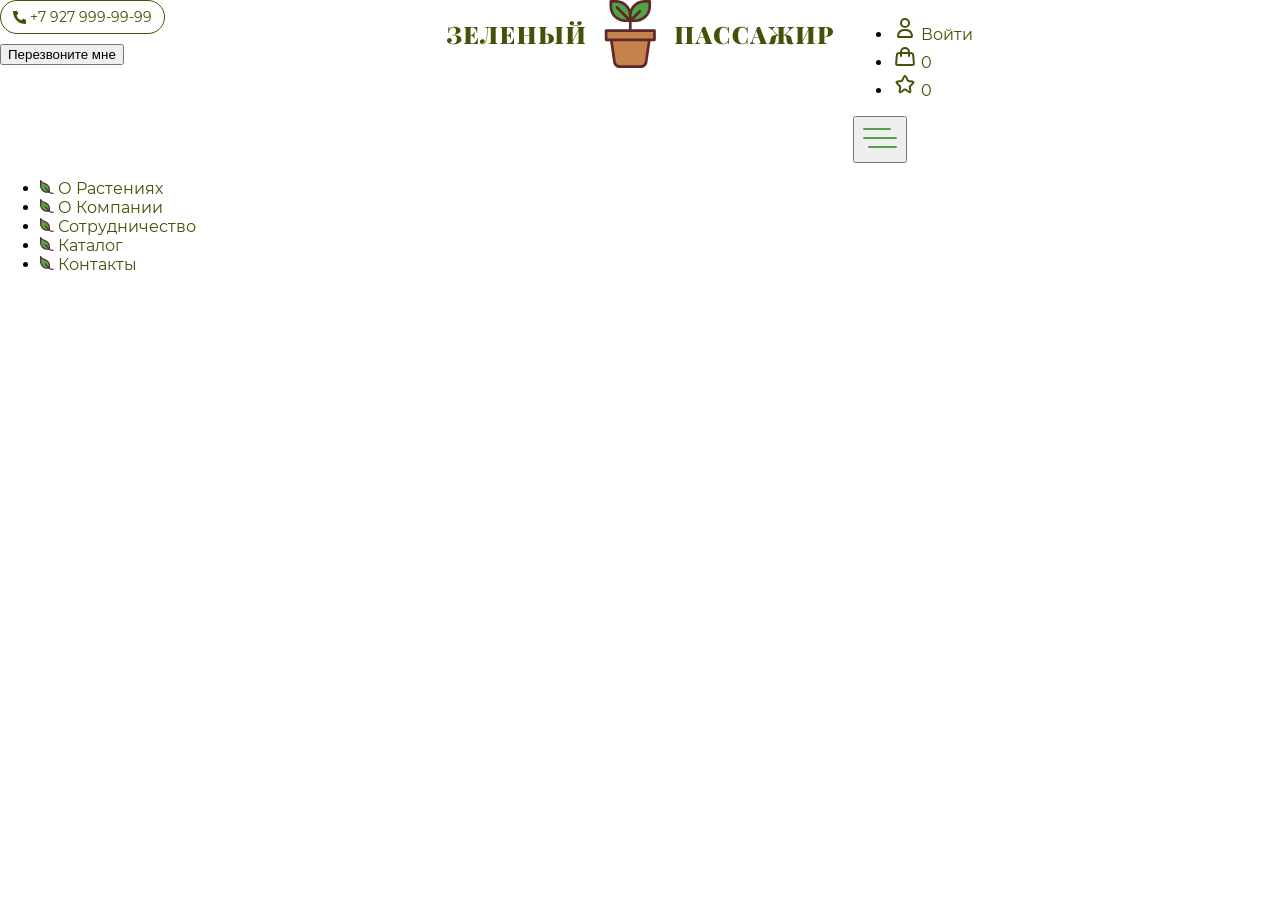
==== commit ce529070: "Создание сетки header" ====
--- a/green-passenger-solution/index.html
+++ b/green-passenger-solution/index.html
@@ -14,7 +14,7 @@
 <body>
   <header class="header">
     <div class="header__top">
-      <div class="neader__contacts">
+      <div class="header__contacts">
         <a class="header__phone" href="tel:+79279999999">
           <svg width="13" height="13" viewBox="0 0 13 13" fill="none" xmlns="http://www.w3.org/2000/svg">
             <path d="M8.67166 9.24002L9.79166 8.12002C9.94251 7.97104 10.1334 7.86906 10.3411 7.82646C10.5487 
--- a/green-passenger-solution/css/style.css
+++ b/green-passenger-solution/css/style.css
@@ -6,3 +6,4 @@
 
 /* Blocks */
 /* ------------------------------------ */
+@import "blocks/header.css"
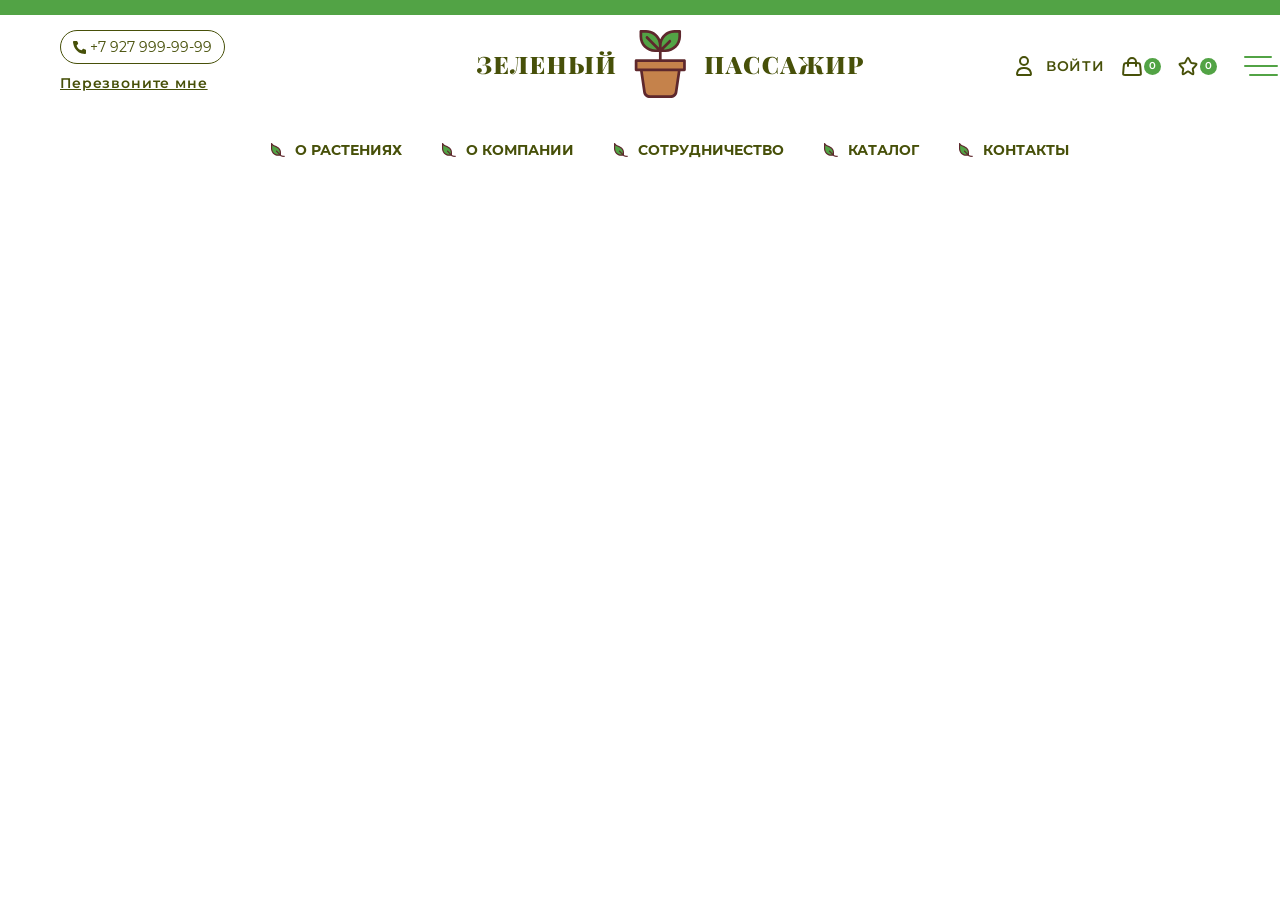
==== commit c157cfc3: "Создание сетки и стилизация header" ====
--- a/green-passenger-solution/index.html
+++ b/green-passenger-solution/index.html
@@ -13,201 +13,203 @@
 
 <body>
   <header class="header">
-    <div class="header__top">
-      <div class="header__contacts">
-        <a class="header__phone" href="tel:+79279999999">
-          <svg width="13" height="13" viewBox="0 0 13 13" fill="none" xmlns="http://www.w3.org/2000/svg">
-            <path d="M8.67166 9.24002L9.79166 8.12002C9.94251 7.97104 10.1334 7.86906 10.3411 7.82646C10.5487 
-            7.78385 10.7643 7.80246 10.9617 7.88002L12.3267 8.42502C12.5261 8.50596 12.697 8.64411 12.8181 
-            8.82207C12.9391 9.00003 13.0047 9.20982 13.0067 9.42502V11.925C13.0055 12.0714 12.9747 12.216 
-            12.9162 12.3502C12.8577 12.4844 12.7726 12.6054 12.6661 12.7058C12.5596 12.8062 12.4338 12.8841 
-            12.2964 12.9346C12.1591 12.9852 12.0129 13.0074 11.8667 13C2.30166 12.405 0.371659 4.30502 0.00665873 
-            1.20502C-0.0102848 1.05279 0.00519605 0.898694 0.0520828 0.752875C0.0989696 0.607056 0.1762 0.472817 
-            0.278692 0.358988C0.381185 0.24516 0.506617 0.154323 0.646738 0.0924523C0.786858 0.0305818 0.93849 
-            -0.00091958 1.09166 2.04345e-05H3.50666C3.72216 0.000658328 3.93255 0.0657541 4.11076 0.186935C4.28896 
-            0.308116 4.42684 0.47984 4.50666 0.68002L5.05166 2.04502C5.13179 2.24155 5.15223 2.45734 5.11043 2.66543C5.06864 
-            2.87351 4.96646 3.06467 4.81666 3.21502L3.69666 4.33502C3.69666 4.33502 4.34166 8.70002 8.67166 9.24002Z"
+    <div class="container">
+      <div class="header__top">
+        <div class="header__contacts">
+          <a class="header__phone" href="tel:+79279999999">
+            <svg width="13" height="13" viewBox="0 0 13 13" fill="none" xmlns="http://www.w3.org/2000/svg">
+              <path d="M8.67166 9.24002L9.79166 8.12002C9.94251 7.97104 10.1334 7.86906 10.3411 7.82646C10.5487 
+              7.78385 10.7643 7.80246 10.9617 7.88002L12.3267 8.42502C12.5261 8.50596 12.697 8.64411 12.8181 
+              8.82207C12.9391 9.00003 13.0047 9.20982 13.0067 9.42502V11.925C13.0055 12.0714 12.9747 12.216 
+              12.9162 12.3502C12.8577 12.4844 12.7726 12.6054 12.6661 12.7058C12.5596 12.8062 12.4338 12.8841 
+              12.2964 12.9346C12.1591 12.9852 12.0129 13.0074 11.8667 13C2.30166 12.405 0.371659 4.30502 0.00665873 
+              1.20502C-0.0102848 1.05279 0.00519605 0.898694 0.0520828 0.752875C0.0989696 0.607056 0.1762 0.472817 
+              0.278692 0.358988C0.381185 0.24516 0.506617 0.154323 0.646738 0.0924523C0.786858 0.0305818 0.93849 
+              -0.00091958 1.09166 2.04345e-05H3.50666C3.72216 0.000658328 3.93255 0.0657541 4.11076 0.186935C4.28896 
+              0.308116 4.42684 0.47984 4.50666 0.68002L5.05166 2.04502C5.13179 2.24155 5.15223 2.45734 5.11043 2.66543C5.06864 
+              2.87351 4.96646 3.06467 4.81666 3.21502L3.69666 4.33502C3.69666 4.33502 4.34166 8.70002 8.67166 9.24002Z"
+                fill="#475009" />
+            </svg>
+            <span class="header__phone-text">+7 927 999-99-99</span>
+          </a>
+          <button class="header__callback" type="button">Перезвоните мне</button>
+        </div>
+        <a class="header__logo" href="index.html" aria-label="Ссылка на главную страницу">
+          <svg width="386" height="68" viewBox="0 0 386 68" fill="none" xmlns="http://www.w3.org/2000/svg">
+            <path d="M207.473 30.6381H159.096V39.8187H207.473V30.6381Z" fill="#C5824B" />
+            <path
+              d="M202.324 39.8185H164.244L167.517 62.2577C167.883 64.7686 170.255 66.6456 173.062 66.6456H193.507C196.313 66.6456 198.686 64.7686 199.052 62.2577L202.324 39.8185Z"
+              fill="#C5824B" />
+            <path
+              d="M183.284 20.7613H178.042C170.21 20.7613 163.862 14.4179 163.862 6.59302V1.35461H169.105C176.936 1.35461 183.284 7.69802 183.284 15.5229V20.7613Z"
+              fill="#52A345" />
+            <path
+              d="M183.284 20.7613H188.527C196.358 20.7613 202.706 14.4179 202.706 6.59302V1.35461H197.464C189.633 1.35461 183.284 7.69802 183.284 15.5229V20.7613Z"
+              fill="#52A345" />
+            <path
+              d="M207.473 29.2831H184.64V22.1158H188.527C197.093 22.1158 204.062 15.1523 204.062 6.59296V1.35456C204.062 0.606423 203.455 0 202.707 0H197.464C191.157 0 185.716 3.77547 183.285 9.18347C180.854 3.77547 175.412 0 169.105 0H163.863C163.114 0 162.507 0.606423 162.507 1.35456V6.59282C162.507 15.1522 169.476 22.1157 178.042 22.1157H181.929V29.283H159.097C158.348 29.283 157.741 29.8894 157.741 30.6375V39.8182C157.741 40.5663 158.348 41.1728 159.097 41.1728H163.072L166.176 62.4527C166.637 65.6151 169.597 67.9999 173.062 67.9999H193.507C196.972 67.9999 199.932 65.6151 200.394 62.4527L203.497 41.1728H207.473C208.222 41.1728 208.828 40.5663 208.828 39.8182V30.6375C208.828 29.8896 208.221 29.2831 207.473 29.2831ZM197.464 2.70911H201.351V6.59282C201.351 13.6583 195.598 19.4065 188.527 19.4065H186.558L193.835 12.1344C194.365 11.6054 194.365 10.7477 193.835 10.2186C193.306 9.68975 192.448 9.68975 191.918 10.2186L184.64 17.4908V15.5228C184.64 8.45738 190.393 2.70911 197.464 2.70911ZM165.218 6.59296V2.70911H169.105C176.176 2.70911 181.929 8.45725 181.929 15.5228V17.4908L170.943 6.51393C170.414 5.98494 169.555 5.98494 169.026 6.51393C168.497 7.04293 168.497 7.90063 169.026 8.42976L180.012 19.4066H178.042C170.971 19.4067 165.218 13.6586 165.218 6.59296ZM197.711 62.0623C197.442 63.903 195.635 65.291 193.507 65.291H173.062C170.934 65.291 169.127 63.903 168.859 62.0623L165.812 41.173H200.757L197.711 62.0623ZM160.452 38.4638V31.9922H206.117V38.4638H160.452Z"
+              fill="#5E282D" />
+            <path
+              d="M138.155 27.488C137.643 27.52 137.274 27.584 137.05 27.68C136.826 27.776 136.666 27.96 136.57 28.232C136.49 28.504 136.45 28.944 136.45 29.552V41.456C136.45 42.064 136.49 42.504 136.57 42.776C136.666 43.048 136.826 43.232 137.05 43.328C137.274 43.424 137.643 43.488 138.155 43.52V44C137.242 43.952 135.817 43.928 133.88 43.928C132.15 43.928 130.813 43.952 129.868 44V43.52C130.381 43.488 130.749 43.424 130.973 43.328C131.198 43.232 131.35 43.048 131.43 42.776C131.526 42.504 131.574 42.064 131.574 41.456V30.416L125.689 41.84C125.705 42.304 125.761 42.656 125.857 42.896C125.953 43.12 126.113 43.272 126.338 43.352C126.578 43.432 126.93 43.488 127.394 43.52V44C126.466 43.952 125.129 43.928 123.383 43.928C121.446 43.928 120.021 43.952 119.108 44V43.52C119.62 43.488 119.989 43.424 120.213 43.328C120.437 43.232 120.589 43.048 120.669 42.776C120.765 42.504 120.813 42.064 120.813 41.456V29.552C120.813 28.944 120.765 28.504 120.669 28.232C120.589 27.96 120.437 27.776 120.213 27.68C119.989 27.584 119.62 27.52 119.108 27.488V27.008C120.021 27.056 121.446 27.08 123.383 27.08C125.113 27.08 126.45 27.056 127.394 27.008V27.488C126.882 27.52 126.514 27.584 126.29 27.68C126.065 27.776 125.905 27.96 125.809 28.232C125.729 28.504 125.689 28.944 125.689 29.552V40.64L131.574 29.24C131.558 28.744 131.502 28.384 131.406 28.16C131.31 27.92 131.149 27.76 130.925 27.68C130.701 27.584 130.349 27.52 129.868 27.488V27.008C130.797 27.056 132.134 27.08 133.88 27.08C135.817 27.08 137.242 27.056 138.155 27.008V27.488ZM132.487 21.272C133.159 21.272 133.712 21.448 134.144 21.8C134.592 22.136 134.816 22.552 134.816 23.048C134.816 23.448 134.664 23.808 134.36 24.128C134.072 24.432 133.679 24.696 133.183 24.92C132.671 25.16 132.022 25.352 131.238 25.496C130.453 25.64 129.588 25.712 128.643 25.712C127.699 25.712 126.834 25.64 126.049 25.496C125.265 25.352 124.608 25.16 124.08 24.92C123.599 24.712 123.215 24.448 122.927 24.128C122.639 23.808 122.495 23.448 122.495 23.048C122.495 22.552 122.711 22.136 123.143 21.8C123.575 21.448 124.128 21.272 124.8 21.272C125.473 21.272 126.033 21.448 126.482 21.8C126.93 22.136 127.154 22.568 127.154 23.096C127.154 23.544 126.986 23.92 126.65 24.224C126.314 24.528 125.889 24.744 125.377 24.872C126.402 25.112 127.491 25.232 128.643 25.232C129.796 25.232 130.877 25.104 131.886 24.848C131.358 24.704 130.933 24.488 130.613 24.2C130.309 23.896 130.157 23.528 130.157 23.096C130.157 22.568 130.373 22.136 130.805 21.8C131.254 21.448 131.814 21.272 132.487 21.272Z"
+              fill="#475009" />
+            <path
+              d="M99.1706 33.8719C102.005 33.8719 104.007 34.3199 105.175 35.2159C106.344 36.1119 106.929 37.2879 106.929 38.7439C106.929 40.3439 106.312 41.6159 105.079 42.5599C103.862 43.5039 102.077 43.9759 99.7231 43.9759C99.2747 43.9759 98.8984 43.9679 98.5942 43.9519L95.6879 43.9279C93.9425 43.9279 92.6134 43.9519 91.7007 43.9999V43.5199C92.2131 43.4879 92.5814 43.4239 92.8056 43.3279C93.0297 43.2319 93.1819 43.0479 93.2619 42.7759C93.358 42.5039 93.406 42.0639 93.406 41.4559V29.5519C93.406 28.9439 93.358 28.5039 93.2619 28.2319C93.1819 27.9599 93.0297 27.7759 92.8056 27.6799C92.5814 27.5839 92.2131 27.5199 91.7007 27.4879V27.0079C92.6134 27.0559 94.0385 27.0799 95.9761 27.0799C97.7055 27.0799 99.0425 27.0559 99.9873 27.0079V27.4879C99.4749 27.5199 99.0986 27.5839 98.8584 27.6799C98.6342 27.7759 98.4821 27.9599 98.402 28.2319C98.322 28.5039 98.2819 28.9439 98.2819 29.5519V33.8719H99.1706ZM116.32 27.4879C115.808 27.5199 115.432 27.5839 115.191 27.6799C114.967 27.7759 114.815 27.9599 114.735 28.2319C114.655 28.5039 114.615 28.9439 114.615 29.5519V41.4559C114.615 42.0639 114.655 42.5039 114.735 42.7759C114.831 43.0479 114.991 43.2319 115.215 43.3279C115.44 43.4239 115.808 43.4879 116.32 43.5199V43.9999C115.392 43.9519 114.055 43.9279 112.309 43.9279C110.372 43.9279 108.946 43.9519 108.034 43.9999V43.5199C108.546 43.4879 108.914 43.4239 109.139 43.3279C109.379 43.2319 109.539 43.0479 109.619 42.7759C109.699 42.5039 109.739 42.0639 109.739 41.4559V29.5519C109.739 28.9439 109.691 28.5039 109.595 28.2319C109.515 27.9599 109.363 27.7759 109.139 27.6799C108.914 27.5839 108.546 27.5199 108.034 27.4879V27.0079C108.946 27.0559 110.372 27.0799 112.309 27.0799C114.055 27.0799 115.392 27.0559 116.32 27.0079V27.4879ZM99.5069 43.5199C100.372 43.5199 100.98 43.1679 101.332 42.4639C101.701 41.7439 101.885 40.6319 101.885 39.1279C101.885 37.6239 101.677 36.4559 101.26 35.6239C100.844 34.7759 100.067 34.3519 98.9305 34.3519H98.2819V41.4559C98.2819 42.2719 98.362 42.8239 98.5221 43.1119C98.6823 43.3839 99.0105 43.5199 99.5069 43.5199Z"
+              fill="#475009" />
+            <path
+              d="M88.912 27.4879C88.3996 27.5199 88.0233 27.5839 87.7831 27.6799C87.5589 27.7759 87.4068 27.9599 87.3268 28.2319C87.2467 28.5039 87.2067 28.9439 87.2067 29.5519V41.4559C87.2067 42.0639 87.2467 42.5039 87.3268 42.7759C87.4228 43.0479 87.583 43.2319 87.8071 43.3279C88.0313 43.4239 88.3996 43.4879 88.912 43.5199V43.9999C88.0473 43.9519 86.7023 43.9279 84.8768 43.9279C83.0353 43.9279 81.6182 43.9519 80.6254 43.9999V43.5199C81.1378 43.4879 81.5061 43.4239 81.7303 43.3279C81.9705 43.2319 82.1306 43.0479 82.2107 42.7759C82.2907 42.5039 82.3308 42.0639 82.3308 41.4559V35.6959H76.9265V41.4559C76.9265 42.0639 76.9665 42.5039 77.0466 42.7759C77.1426 43.0479 77.3028 43.2319 77.5269 43.3279C77.7511 43.4239 78.1194 43.4879 78.6318 43.5199V43.9999C77.7031 43.9519 76.366 43.9279 74.6206 43.9279C72.6831 43.9279 71.2579 43.9519 70.3452 43.9999V43.5199C70.8576 43.4879 71.2259 43.4239 71.4501 43.3279C71.6903 43.2319 71.8504 43.0479 71.9305 42.7759C72.0105 42.5039 72.0506 42.0639 72.0506 41.4559V29.5519C72.0506 28.9439 72.0025 28.5039 71.9065 28.2319C71.8264 27.9599 71.6743 27.7759 71.4501 27.6799C71.2259 27.5839 70.8576 27.5199 70.3452 27.4879V27.0079C71.2579 27.0559 72.6831 27.0799 74.6206 27.0799C76.35 27.0799 77.6871 27.0559 78.6318 27.0079V27.4879C78.1194 27.5199 77.7431 27.5839 77.5029 27.6799C77.2787 27.7759 77.1266 27.9599 77.0466 28.2319C76.9665 28.5039 76.9265 28.9439 76.9265 29.5519V35.2159H82.3308V29.5519C82.3308 28.9439 82.2827 28.5039 82.1866 28.2319C82.1066 27.9599 81.9545 27.7759 81.7303 27.6799C81.5061 27.5839 81.1378 27.5199 80.6254 27.4879V27.0079C81.6182 27.0559 83.0353 27.0799 84.8768 27.0799C86.7023 27.0799 88.0473 27.0559 88.912 27.0079V27.4879Z"
+              fill="#475009" />
+            <path
+              d="M67.0212 39.9679C67.0212 41.5999 67.0772 42.9439 67.1893 43.9999C66.1004 43.9519 64.267 43.9279 61.6889 43.9279C57.9419 43.9279 55.1397 43.9519 53.2822 43.9999V43.5199C53.7946 43.4879 54.1629 43.4239 54.3871 43.3279C54.6273 43.2319 54.7874 43.0479 54.8675 42.7759C54.9475 42.5039 54.9876 42.0639 54.9876 41.4559V29.5519C54.9876 28.9439 54.9395 28.5039 54.8435 28.2319C54.7634 27.9599 54.6113 27.7759 54.3871 27.6799C54.1629 27.5839 53.7946 27.5199 53.2822 27.4879V27.0079C55.1397 27.0559 57.9419 27.0799 61.6889 27.0799C64.0428 27.0799 65.7161 27.0559 66.7089 27.0079C66.5968 28.5119 66.5408 29.8559 66.5408 31.0399C66.5408 31.7759 66.5648 32.3519 66.6128 32.7679H66.0604C65.7722 30.9119 65.2358 29.5839 64.4511 28.7839C63.6665 27.9679 62.7298 27.5599 61.6409 27.5599H61.3286C60.8963 27.5599 60.576 27.5999 60.3679 27.6799C60.1757 27.7439 60.0396 27.8799 59.9595 28.0879C59.8955 28.2799 59.8635 28.6079 59.8635 29.0719V35.2159H60.1037C60.9363 35.2159 61.6489 34.8879 62.2414 34.2319C62.8338 33.5759 63.2101 32.8479 63.3703 32.0479H63.9227C63.8747 32.7199 63.8506 33.4719 63.8506 34.3039V35.4559C63.8506 36.2719 63.8987 37.4079 63.9948 38.8639H63.4423C63.2982 37.9519 62.9219 37.1999 62.3134 36.6079C61.7209 35.9999 60.9844 35.6959 60.1037 35.6959H59.8635V41.9359C59.8635 42.3999 59.8955 42.7359 59.9595 42.9439C60.0396 43.1359 60.1757 43.2719 60.3679 43.3519C60.576 43.4159 60.8963 43.4479 61.3286 43.4479H62.1213C63.05 43.4479 63.9307 42.9999 64.7634 42.1039C65.596 41.1919 66.1885 39.7439 66.5408 37.7599H67.0932C67.0452 38.3359 67.0212 39.0719 67.0212 39.9679Z"
+              fill="#475009" />
+            <path
+              d="M50.635 27.4879C50.0586 27.5199 49.6342 27.5839 49.362 27.6799C49.1058 27.7759 48.9297 27.9599 48.8336 28.2319C48.7375 28.5039 48.6895 28.9439 48.6895 29.5519V41.4559C48.6895 42.0639 48.7375 42.5039 48.8336 42.7759C48.9297 43.0479 49.1058 43.2319 49.362 43.3279C49.6342 43.4239 50.0586 43.4879 50.635 43.5199V43.9999C49.6743 43.9519 48.1851 43.9279 46.1675 43.9279C44.294 43.9279 42.8608 43.9519 41.868 43.9999V43.5199C42.4445 43.4879 42.8608 43.4239 43.117 43.3279C43.3893 43.2319 43.5734 43.0479 43.6695 42.7759C43.7656 42.5039 43.8136 42.0639 43.8136 41.4559V29.5519C43.8136 28.7199 43.7015 28.1679 43.4773 27.8959C43.2531 27.6239 42.8769 27.4879 42.3484 27.4879H42.2764C41.844 27.4879 41.5078 27.6319 41.2676 27.9199C41.0274 28.2079 40.8753 28.7519 40.8112 29.5519C40.7632 29.9999 40.7231 30.4319 40.6911 30.8479C40.6751 31.2639 40.6511 31.6559 40.619 32.0239C40.4429 34.5839 40.2267 36.6799 39.9705 38.3119C39.7303 39.9439 39.282 41.3599 38.6255 42.5599C37.9689 43.7439 37.0242 44.3359 35.7912 44.3359C34.9425 44.3359 34.238 44.0879 33.6775 43.5919C33.1331 43.0799 32.8609 42.4559 32.8609 41.7199C32.8609 40.9679 33.1171 40.3599 33.6295 39.8959C34.1419 39.4319 34.7824 39.1999 35.551 39.1999C36.2075 39.1999 36.7279 39.3599 37.1122 39.6799C37.4966 39.9839 37.6887 40.4159 37.6887 40.9759C37.6887 41.6799 37.4485 42.2799 36.9681 42.7759C36.5038 43.2559 35.9113 43.5599 35.1907 43.6879C35.3188 43.8159 35.519 43.8799 35.7912 43.8799C36.9281 43.8799 37.8008 43.1999 38.4093 41.8399C39.0178 40.4799 39.4341 38.8719 39.6583 37.0159C39.8825 35.1439 40.0826 32.6559 40.2588 29.5519C40.2748 29.4239 40.2828 29.2479 40.2828 29.0239C40.2828 28.6079 40.2267 28.2959 40.1146 28.0879C40.0026 27.8799 39.8104 27.7359 39.5382 27.6559C39.266 27.5759 38.8576 27.5199 38.3132 27.4879V27.0079C38.9857 27.0559 39.8104 27.0799 40.7872 27.0799C41.0274 27.0799 41.3877 27.0639 41.868 27.0319L42.9009 27.0079L44.5102 27.0319C45.2467 27.0639 45.8552 27.0799 46.3356 27.0799C48.2411 27.0799 49.6743 27.0559 50.635 27.0079V27.4879Z"
+              fill="#475009" />
+            <path
+              d="M30.7138 39.9679C30.7138 41.5999 30.7698 42.9439 30.8819 43.9999C29.793 43.9519 27.9596 43.9279 25.3815 43.9279C21.6345 43.9279 18.8323 43.9519 16.9748 43.9999V43.5199C17.4872 43.4879 17.8555 43.4239 18.0797 43.3279C18.3199 43.2319 18.48 43.0479 18.5601 42.7759C18.6401 42.5039 18.6802 42.0639 18.6802 41.4559V29.5519C18.6802 28.9439 18.6321 28.5039 18.536 28.2319C18.456 27.9599 18.3039 27.7759 18.0797 27.6799C17.8555 27.5839 17.4872 27.5199 16.9748 27.4879V27.0079C18.8323 27.0559 21.6345 27.0799 25.3815 27.0799C27.7354 27.0799 29.4087 27.0559 30.4015 27.0079C30.2894 28.5119 30.2334 29.8559 30.2334 31.0399C30.2334 31.7759 30.2574 32.3519 30.3054 32.7679H29.753C29.4648 30.9119 28.9283 29.5839 28.1437 28.7839C27.3591 27.9679 26.4223 27.5599 25.3335 27.5599H25.0212C24.5889 27.5599 24.2686 27.5999 24.0604 27.6799C23.8683 27.7439 23.7322 27.8799 23.6521 28.0879C23.5881 28.2799 23.556 28.6079 23.556 29.0719V35.2159H23.7962C24.6289 35.2159 25.3415 34.8879 25.9339 34.2319C26.5264 33.5759 26.9027 32.8479 27.0628 32.0479H27.6153C27.5672 32.7199 27.5432 33.4719 27.5432 34.3039V35.4559C27.5432 36.2719 27.5913 37.4079 27.6873 38.8639H27.1349C26.9908 37.9519 26.6145 37.1999 26.006 36.6079C25.4135 35.9999 24.6769 35.6959 23.7962 35.6959H23.556V41.9359C23.556 42.3999 23.5881 42.7359 23.6521 42.9439C23.7322 43.1359 23.8683 43.2719 24.0604 43.3519C24.2686 43.4159 24.5889 43.4479 25.0212 43.4479H25.8138C26.7426 43.4479 27.6233 42.9999 28.456 42.1039C29.2886 41.1919 29.8811 39.7439 30.2334 37.7599H30.7858C30.7378 38.3359 30.7138 39.0719 30.7138 39.9679Z"
+              fill="#475009" />
+            <path
+              d="M7.56604 26.672C9.32745 26.672 10.7526 27 11.8415 27.656C12.9463 28.296 13.4988 29.176 13.4988 30.296C13.4988 31.496 12.8823 32.504 11.6493 33.32C10.4163 34.12 9.00719 34.68 7.42192 35C8.57484 35.016 9.68773 35.192 10.7606 35.528C11.8334 35.864 12.7061 36.36 13.3787 37.016C14.0672 37.672 14.4115 38.48 14.4115 39.44C14.4115 40.448 14.0192 41.328 13.2346 42.08C12.4659 42.816 11.4571 43.376 10.2081 43.76C8.97516 44.144 7.67012 44.336 6.29302 44.336C4.22737 44.336 2.61008 43.896 1.44115 43.016C1.04083 42.712 0.696556 42.344 0.408326 41.912C0.136109 41.48 0 41.008 0 40.496C0 39.744 0.248198 39.152 0.744594 38.72C1.24099 38.288 1.84147 38.072 2.54603 38.072C3.26661 38.072 3.82705 38.272 4.22737 38.672C4.62769 39.056 4.82785 39.632 4.82785 40.4C4.82785 40.992 4.61168 41.52 4.17934 41.984C3.763 42.432 3.18654 42.752 2.44996 42.944C3.28262 43.472 4.33146 43.736 5.59647 43.736C6.90951 43.736 7.95034 43.376 8.71896 42.656C9.48757 41.936 9.87188 40.84 9.87188 39.368C9.87188 38.248 9.63969 37.288 9.17532 36.488C8.71095 35.688 7.99838 35.264 7.03762 35.216C6.65331 35.424 6.31704 35.528 6.02881 35.528C5.86868 35.528 5.74058 35.496 5.64451 35.432C5.54843 35.368 5.50039 35.264 5.50039 35.12C5.50039 34.864 5.69254 34.736 6.07685 34.736C6.28502 34.736 6.61328 34.784 7.06164 34.88C7.75019 34.56 8.23057 34.032 8.50279 33.296C8.79102 32.544 8.93513 31.736 8.93513 30.872C8.93513 29.672 8.70295 28.816 8.23857 28.304C7.7742 27.776 7.11768 27.512 6.269 27.512C4.8919 27.512 3.83506 28.016 3.09847 29.024C2.3779 30.032 1.96957 31.36 1.87349 33.008H1.32105C1.32105 30.144 1.28903 28.144 1.22498 27.008H1.77742C1.82546 27.52 1.89751 27.888 1.99359 28.112C2.08967 28.336 2.22578 28.448 2.40192 28.448C2.51401 28.448 2.66613 28.376 2.85828 28.232C3.61088 27.688 4.29943 27.296 4.92393 27.056C5.56444 26.8 6.44514 26.672 7.56604 26.672Z"
+              fill="#475009" />
+            <path
+              d="M377.353 37.1361V41.2161C377.353 41.8881 377.417 42.3761 377.545 42.6801C377.689 42.9841 377.938 43.1921 378.29 43.3041C378.658 43.4001 379.235 43.4481 380.019 43.4481V44.0001C377.858 43.9521 376.208 43.9281 375.071 43.9281C374.319 43.9281 373.27 43.9441 371.925 43.9761L370.772 44.0001V43.5201C371.284 43.4881 371.653 43.4241 371.877 43.3281C372.117 43.2321 372.277 43.0481 372.357 42.7761C372.437 42.5041 372.477 42.0641 372.477 41.4561V29.5521C372.477 28.9441 372.429 28.5041 372.333 28.2321C372.253 27.9601 372.101 27.7761 371.877 27.6801C371.653 27.5841 371.284 27.5201 370.772 27.4881V27.0081C371.685 27.0561 373.062 27.0801 374.903 27.0801L377.665 27.0561C377.986 27.0401 378.354 27.0321 378.77 27.0321C381.14 27.0321 382.934 27.4641 384.151 28.3281C385.384 29.1761 386 30.3201 386 31.7601C386 32.6401 385.76 33.4881 385.279 34.3041C384.799 35.1041 383.982 35.7761 382.829 36.3201C381.677 36.8641 380.147 37.1361 378.242 37.1361H377.353ZM378.65 27.4881C378.282 27.4881 378.002 27.5441 377.809 27.6561C377.633 27.7681 377.513 27.9681 377.449 28.2561C377.385 28.5441 377.353 28.9761 377.353 29.5521V36.6561H378.002C379.123 36.6561 379.891 36.2401 380.307 35.4081C380.74 34.5761 380.956 33.4481 380.956 32.0241C380.956 30.4721 380.78 29.3281 380.428 28.5921C380.075 27.8561 379.483 27.4881 378.65 27.4881Z"
+              fill="#475009" />
+            <path
+              d="M367.994 27.4881C367.482 27.5201 367.114 27.5841 366.89 27.6801C366.665 27.7761 366.505 27.9601 366.409 28.2321C366.329 28.5041 366.289 28.9441 366.289 29.5521V41.4561C366.289 42.0641 366.329 42.5041 366.409 42.7761C366.505 43.0481 366.665 43.2321 366.89 43.3281C367.114 43.4241 367.482 43.4881 367.994 43.5201V44.0001C367.082 43.9521 365.657 43.9281 363.719 43.9281C361.99 43.9281 360.653 43.9521 359.708 44.0001V43.5201C360.22 43.4881 360.589 43.4241 360.813 43.3281C361.037 43.2321 361.189 43.0481 361.269 42.7761C361.365 42.5041 361.413 42.0641 361.413 41.4561V30.4161L355.528 41.8401C355.545 42.3041 355.601 42.6561 355.697 42.8961C355.793 43.1201 355.953 43.2721 356.177 43.3521C356.417 43.4321 356.769 43.4881 357.234 43.5201V44.0001C356.305 43.9521 354.968 43.9281 353.223 43.9281C351.285 43.9281 349.86 43.9521 348.947 44.0001V43.5201C349.46 43.4881 349.828 43.4241 350.052 43.3281C350.276 43.2321 350.428 43.0481 350.508 42.7761C350.605 42.5041 350.653 42.0641 350.653 41.4561V29.5521C350.653 28.9441 350.605 28.5041 350.508 28.2321C350.428 27.9601 350.276 27.7761 350.052 27.6801C349.828 27.5841 349.46 27.5201 348.947 27.4881V27.0081C349.86 27.0561 351.285 27.0801 353.223 27.0801C354.952 27.0801 356.289 27.0561 357.234 27.0081V27.4881C356.721 27.5201 356.353 27.5841 356.129 27.6801C355.905 27.7761 355.745 27.9601 355.649 28.2321C355.569 28.5041 355.528 28.9441 355.528 29.5521V40.6401L361.413 29.2401C361.397 28.7441 361.341 28.3841 361.245 28.1601C361.149 27.9201 360.989 27.7601 360.765 27.6801C360.54 27.5841 360.188 27.5201 359.708 27.4881V27.0081C360.637 27.0561 361.974 27.0801 363.719 27.0801C365.657 27.0801 367.082 27.0561 367.994 27.0081V27.4881Z"
+              fill="#475009" />
+            <path
+              d="M347.228 43.0401C346.747 43.5201 346.219 43.8561 345.642 44.0481C345.066 44.2401 344.393 44.3361 343.625 44.3361C342.504 44.3361 341.639 44.1441 341.031 43.7601C340.438 43.3601 340.07 42.6881 339.926 41.7441L339.301 37.6161C339.157 36.7681 338.885 36.1841 338.485 35.8641C338.1 35.5281 337.46 35.3361 336.563 35.2881V41.4561C336.563 42.0641 336.603 42.5041 336.683 42.7761C336.763 43.0481 336.915 43.2321 337.14 43.3281C337.38 43.4241 337.756 43.4881 338.268 43.5201V44.0001C337.356 43.9521 335.931 43.9281 333.993 43.9281C332.264 43.9281 330.927 43.9521 329.982 44.0001V43.5201C330.494 43.4881 330.863 43.4241 331.087 43.3281C331.311 43.2321 331.463 43.0481 331.543 42.7761C331.639 42.5041 331.687 42.0641 331.687 41.4561V35.2881C330.79 35.3361 330.142 35.5281 329.742 35.8641C329.357 36.1841 329.093 36.7681 328.949 37.6161L328.325 41.7441C328.18 42.6881 327.804 43.3601 327.196 43.7601C326.603 44.1441 325.746 44.3361 324.626 44.3361C323.857 44.3361 323.184 44.2401 322.608 44.0481C322.031 43.8561 321.503 43.5201 321.023 43.0401L321.335 42.7281C321.543 42.9361 321.783 43.0401 322.056 43.0401C322.344 43.0401 322.568 42.9281 322.728 42.7041C322.904 42.4801 323.048 42.0721 323.16 41.4801L323.857 38.1441C324.081 37.0881 324.642 36.3201 325.538 35.8401C326.451 35.3601 327.78 35.0641 329.525 34.9521L325.274 30.1041C324.041 28.7121 322.728 27.8321 321.335 27.4641V27.0081C321.991 27.0561 322.8 27.0801 323.761 27.0801C325.122 27.0801 326.475 27.0561 327.82 27.0081V27.4641C327.244 27.4961 326.771 27.6561 326.403 27.9441C326.035 28.2161 325.851 28.5841 325.851 29.0481C325.851 29.6881 326.203 30.4081 326.907 31.2081L327.724 32.1201C328.621 33.1281 329.341 33.8321 329.886 34.2321C330.446 34.6321 331.047 34.8561 331.687 34.9041V29.5521C331.687 28.9441 331.647 28.5041 331.567 28.2321C331.487 27.9601 331.327 27.7761 331.087 27.6801C330.863 27.5841 330.494 27.5201 329.982 27.4881V27.0081C330.911 27.0561 332.248 27.0801 333.993 27.0801C335.931 27.0801 337.356 27.0561 338.268 27.0081V27.4881C337.756 27.5201 337.388 27.5841 337.164 27.6801C336.939 27.7761 336.779 27.9601 336.683 28.2321C336.603 28.5041 336.563 28.9441 336.563 29.5521V34.9041C337.204 34.8561 337.796 34.6321 338.34 34.2321C338.901 33.8321 339.63 33.1281 340.526 32.1201L341.343 31.2081C342.047 30.4081 342.4 29.6881 342.4 29.0481C342.4 28.5841 342.216 28.2161 341.847 27.9441C341.479 27.6561 341.007 27.4961 340.43 27.4641V27.0081C341.775 27.0561 343.128 27.0801 344.489 27.0801C345.45 27.0801 346.259 27.0561 346.915 27.0081V27.4641C345.522 27.8321 344.209 28.7121 342.976 30.1041L338.725 34.9521C340.47 35.0641 341.791 35.3601 342.688 35.8401C343.601 36.3201 344.169 37.0881 344.393 38.1441L345.09 41.4801C345.202 42.0721 345.338 42.4801 345.498 42.7041C345.674 42.9281 345.907 43.0401 346.195 43.0401C346.467 43.0401 346.707 42.9361 346.915 42.7281L347.228 43.0401Z"
+              fill="#475009" />
+            <path
+              d="M318.708 41.9841C318.916 42.4961 319.14 42.8801 319.38 43.1361C319.636 43.3761 319.885 43.5041 320.125 43.5201V44.0001C318.972 43.9521 317.515 43.9281 315.753 43.9281C313.928 43.9281 312.583 43.9521 311.718 44.0001V43.5201C312.327 43.4881 312.759 43.4161 313.015 43.3041C313.271 43.1761 313.399 42.9601 313.399 42.6561C313.399 42.3681 313.303 41.9841 313.111 41.5041L311.694 37.5681H306.842L306.434 38.6481C305.905 40.0081 305.641 41.0481 305.641 41.7681C305.641 42.4241 305.825 42.8721 306.194 43.1121C306.562 43.3521 307.106 43.4881 307.827 43.5201V44.0001C306.626 43.9521 305.577 43.9281 304.68 43.9281C303.928 43.9281 303.311 43.9521 302.831 44.0001V43.5201C303.231 43.4561 303.608 43.2081 303.96 42.7761C304.312 42.3441 304.672 41.6561 305.041 40.7121L310.373 27.0081C310.885 27.0401 311.31 27.0561 311.646 27.0561C311.966 27.0561 312.383 27.0401 312.895 27.0081L318.708 41.9841ZM311.526 37.0881L309.34 31.0881L307.034 37.0881H311.526Z"
+              fill="#475009" />
+            <path
+              d="M294.621 26.672C295.582 26.672 296.399 26.808 297.071 27.08C297.744 27.352 298.4 27.736 299.041 28.232C299.201 28.376 299.353 28.448 299.497 28.448C299.817 28.448 300.026 27.968 300.122 27.008H300.674C300.61 28.144 300.578 30.144 300.578 33.008H300.026C299.914 31.728 299.705 30.72 299.401 29.984C299.097 29.248 298.568 28.632 297.816 28.136C297.063 27.656 296.319 27.416 295.582 27.416C293.917 27.416 292.748 28.216 292.075 29.816C291.403 31.416 291.066 33.328 291.066 35.552C291.066 37.776 291.403 39.688 292.075 41.288C292.748 42.888 293.917 43.688 295.582 43.688C296.319 43.688 297.063 43.448 297.816 42.968C298.568 42.504 299.097 41.88 299.401 41.096C299.705 40.312 299.914 39.2 300.026 37.76H300.578C300.578 40.752 300.61 42.832 300.674 44H300.122C300.074 43.488 300.002 43.128 299.906 42.92C299.825 42.696 299.705 42.584 299.545 42.584C299.417 42.584 299.249 42.648 299.041 42.776C298.32 43.288 297.632 43.68 296.975 43.952C296.319 44.208 295.526 44.336 294.597 44.336C292.788 44.336 291.203 43.992 289.841 43.304C288.48 42.616 287.424 41.624 286.671 40.328C285.918 39.016 285.542 37.456 285.542 35.648C285.542 33.888 285.926 32.328 286.695 30.968C287.464 29.608 288.536 28.552 289.914 27.8C291.291 27.048 292.86 26.672 294.621 26.672Z"
+              fill="#475009" />
+            <path
+              d="M275.963 26.672C276.924 26.672 277.741 26.808 278.413 27.08C279.086 27.352 279.742 27.736 280.383 28.232C280.543 28.376 280.695 28.448 280.839 28.448C281.159 28.448 281.368 27.968 281.464 27.008H282.016C281.952 28.144 281.92 30.144 281.92 33.008H281.368C281.256 31.728 281.047 30.72 280.743 29.984C280.439 29.248 279.91 28.632 279.158 28.136C278.405 27.656 277.661 27.416 276.924 27.416C275.259 27.416 274.09 28.216 273.417 29.816C272.745 31.416 272.408 33.328 272.408 35.552C272.408 37.776 272.745 39.688 273.417 41.288C274.09 42.888 275.259 43.688 276.924 43.688C277.661 43.688 278.405 43.448 279.158 42.968C279.91 42.504 280.439 41.88 280.743 41.096C281.047 40.312 281.256 39.2 281.368 37.76H281.92C281.92 40.752 281.952 42.832 282.016 44H281.464C281.416 43.488 281.344 43.128 281.247 42.92C281.167 42.696 281.047 42.584 280.887 42.584C280.759 42.584 280.591 42.648 280.383 42.776C279.662 43.288 278.974 43.68 278.317 43.952C277.661 44.208 276.868 44.336 275.939 44.336C274.13 44.336 272.545 43.992 271.183 43.304C269.822 42.616 268.766 41.624 268.013 40.328C267.26 39.016 266.884 37.456 266.884 35.648C266.884 33.888 267.268 32.328 268.037 30.968C268.806 29.608 269.878 28.552 271.256 27.8C272.633 27.048 274.202 26.672 275.963 26.672Z"
+              fill="#475009" />
+            <path
+              d="M264.047 41.9841C264.255 42.4961 264.48 42.8801 264.72 43.1361C264.976 43.3761 265.224 43.5041 265.464 43.5201V44.0001C264.311 43.9521 262.854 43.9281 261.093 43.9281C259.267 43.9281 257.922 43.9521 257.058 44.0001V43.5201C257.666 43.4881 258.098 43.4161 258.355 43.3041C258.611 43.1761 258.739 42.9601 258.739 42.6561C258.739 42.3681 258.643 41.9841 258.451 41.5041L257.034 37.5681H252.182L251.773 38.6481C251.245 40.0081 250.981 41.0481 250.981 41.7681C250.981 42.4241 251.165 42.8721 251.533 43.1121C251.901 43.3521 252.446 43.4881 253.166 43.5201V44.0001C251.966 43.9521 250.917 43.9281 250.02 43.9281C249.267 43.9281 248.651 43.9521 248.17 44.0001V43.5201C248.571 43.4561 248.947 43.2081 249.299 42.7761C249.652 42.3441 250.012 41.6561 250.38 40.7121L255.713 27.0081C256.225 27.0401 256.649 27.0561 256.986 27.0561C257.306 27.0561 257.722 27.0401 258.235 27.0081L264.047 41.9841ZM256.865 37.0881L254.68 31.0881L252.374 37.0881H256.865Z"
+              fill="#475009" />
+            <path
+              d="M246.559 27.4881C246.046 27.5201 245.678 27.5841 245.454 27.6801C245.23 27.7761 245.07 27.9601 244.973 28.2321C244.893 28.5041 244.853 28.9441 244.853 29.5521V41.4561C244.853 42.0641 244.893 42.5041 244.973 42.7761C245.07 43.0481 245.23 43.2321 245.454 43.3281C245.678 43.4241 246.046 43.4881 246.559 43.5201V44.0001C245.646 43.9521 244.221 43.9281 242.283 43.9281C240.554 43.9281 239.217 43.9521 238.272 44.0001V43.5201C238.785 43.4881 239.153 43.4241 239.377 43.3281C239.601 43.2321 239.753 43.0481 239.833 42.7761C239.929 42.5041 239.978 42.0641 239.978 41.4561V29.5521C239.978 28.9441 239.929 28.5041 239.833 28.2321C239.737 27.9441 239.553 27.7521 239.281 27.6561C239.009 27.5441 238.592 27.4881 238.032 27.4881H236.519C235.958 27.4881 235.542 27.5441 235.27 27.6561C234.998 27.7521 234.813 27.9441 234.717 28.2321C234.621 28.5041 234.573 28.9441 234.573 29.5521V41.4561C234.573 42.0641 234.613 42.5041 234.693 42.7761C234.789 43.0481 234.949 43.2321 235.174 43.3281C235.398 43.4241 235.766 43.4881 236.279 43.5201V44.0001C235.35 43.9521 234.013 43.9281 232.267 43.9281C230.33 43.9281 228.905 43.9521 227.992 44.0001V43.5201C228.504 43.4881 228.873 43.4241 229.097 43.3281C229.321 43.2321 229.473 43.0481 229.553 42.7761C229.649 42.5041 229.697 42.0641 229.697 41.4561V29.5521C229.697 28.9441 229.649 28.5041 229.553 28.2321C229.473 27.9601 229.321 27.7761 229.097 27.6801C228.873 27.5841 228.504 27.5201 227.992 27.4881V27.0081C228.905 27.0561 230.33 27.0801 232.267 27.0801C233.068 27.0801 234.109 27.0641 235.39 27.0321L237.311 27.0081L239.185 27.0321C240.466 27.0641 241.499 27.0801 242.283 27.0801C244.221 27.0801 245.646 27.0561 246.559 27.0081V27.4881Z"
               fill="#475009" />
           </svg>
-          <span class="header__phone-text">+7 927 999-99-99</span>
         </a>
-        <button class="header__callback" type="button">Перезвоните мне</button>
+        <div class="header__users">
+          <ul class="header__user-list">
+            <li class="header__user-item">
+              <a class="header__user-link" href="#">
+                <svg width="24" height="24" viewBox="0 0 24 24" fill="none" xmlns="http://www.w3.org/2000/svg">
+                  <circle cx="12" cy="7" r="4" stroke="#475009" stroke-width="2" stroke-linecap="round" />
+                  <path
+                    d="M5.33788 18.3206C5.99897 15.5269 8.77173 14 11.6426 14H12.3574C15.2283 14 18.001 15.5269 18.6621 18.3206C18.79 18.8611 18.8917 19.4268 18.9489 20.0016C19.0036 20.5512 18.5523 21 18 21H6C5.44772 21 4.99642 20.5512 5.0511 20.0016C5.1083 19.4268 5.20997 18.8611 5.33788 18.3206Z"
+                    stroke="#475009" stroke-width="2" stroke-linecap="round" />
+                </svg>
+                <span class="header__user-text">Войти</span>
+              </a>
+            </li>
+            <li class="header__user-item">
+              <a class="header__user-link" href="#" arial-label="Перейти в корзину">
+                <svg width="24" height="24" viewBox="0 0 24 24" fill="none" xmlns="http://www.w3.org/2000/svg">
+                  <path d="M8 12L8 8C8 5.79086 9.79086 4 12 4C14.2091 4 16 5.79086 16 8L16 12" stroke="#475009"
+                    stroke-width="2" stroke-linecap="round" />
+                  <path
+                    d="M3.69435 12.6678C3.83942 10.9269 3.91196 10.0565 4.48605 9.52824C5.06013 9 5.9336 9 7.68053 9H16.3195C18.0664 9 18.9399 9 19.514 9.52824C20.088 10.0565 20.1606 10.9269 20.3057 12.6678L20.8195 18.8339C20.904 19.8474 20.9462 20.3542 20.6491 20.6771C20.352 21 19.8435 21 18.8264 21H5.1736C4.15655 21 3.64802 21 3.35092 20.6771C3.05382 20.3542 3.09605 19.8474 3.18051 18.8339L3.69435 12.6678Z"
+                    stroke="#475009" stroke-width="2" />
+                </svg>
+                <span class="header__user-count" aria-hidden="true">0</span>
+              </a>
+            </li>
+            <li class="header__user-item">
+              <a class="header__user-link" href="#" arial-label="Перейти в избранное">
+                <svg width="24" height="24" viewBox="0 0 24 24" fill="none" xmlns="http://www.w3.org/2000/svg">
+                  <path
+                    d="M10.1437 6.62753C10.9303 4.66653 11.3236 3.68604 12 3.68604C12.6763 3.68604 13.0696 4.66653 13.8562 6.62753L13.8928 6.71885C14.3372 7.82672 14.5594 8.38065 15.0123 8.71734C15.4651 9.05403 16.0596 9.10727 17.2485 9.21374L17.4634 9.23299C19.4092 9.40726 20.3822 9.49439 20.5903 10.1134C20.7985 10.7324 20.076 11.3897 18.6309 12.7044L18.1487 13.1432C17.4172 13.8087 17.0514 14.1414 16.8809 14.5776C16.8491 14.6589 16.8227 14.7423 16.8018 14.8271C16.6897 15.2817 16.7968 15.7645 17.0111 16.7299L17.0777 17.0305C17.4714 18.8048 17.6682 19.692 17.3246 20.0746C17.1961 20.2176 17.0292 20.3206 16.8438 20.3712C16.3476 20.5066 15.6431 19.9325 14.2342 18.7844C13.309 18.0305 12.8464 17.6536 12.3153 17.5688C12.1064 17.5354 11.8935 17.5354 11.6846 17.5688C11.1535 17.6536 10.6909 18.0305 9.76577 18.7844C8.35681 19.9325 7.65234 20.5066 7.15614 20.3712C6.97072 20.3206 6.80381 20.2176 6.67538 20.0746C6.33171 19.692 6.52854 18.8048 6.92222 17.0305L6.98889 16.7299C7.2031 15.7645 7.31021 15.2817 7.19815 14.8271C7.17725 14.7423 7.15081 14.6589 7.11901 14.5776C6.94854 14.1414 6.58279 13.8087 5.85128 13.1432L5.369 12.7044C3.92395 11.3897 3.20143 10.7324 3.40961 10.1134C3.61779 9.49439 4.5907 9.40726 6.53651 9.23299L6.75145 9.21374C7.94036 9.10727 8.53482 9.05403 8.98767 8.71734C9.44052 8.38065 9.66272 7.82672 10.1071 6.71885L10.1437 6.62753Z"
+                    stroke="#475009" stroke-width="2" />
+                </svg>
+                <span class="header__user-count" aria-hidden="true">0</span>
+              </a>
+            </li>
+          </ul>
+          <button class="header__burger" type="button" arial-label="Кнопка бургерного меню">
+            <svg width="38" height="38" viewBox="0 0 38 38" fill="none" xmlns="http://www.w3.org/2000/svg">
+              <path d="M3 10H16H29M3 19H35M8 28H35" stroke="#52A345" stroke-width="2" stroke-linecap="round"
+                stroke-linejoin="round" />
+            </svg>
+          </button>
+        </div>
       </div>
-      <a class="header__logo" href="index.html" aria-label="Ссылка на главную страницу">
-        <svg width="386" height="68" viewBox="0 0 386 68" fill="none" xmlns="http://www.w3.org/2000/svg">
-          <path d="M207.473 30.6381H159.096V39.8187H207.473V30.6381Z" fill="#C5824B" />
-          <path
-            d="M202.324 39.8185H164.244L167.517 62.2577C167.883 64.7686 170.255 66.6456 173.062 66.6456H193.507C196.313 66.6456 198.686 64.7686 199.052 62.2577L202.324 39.8185Z"
-            fill="#C5824B" />
-          <path
-            d="M183.284 20.7613H178.042C170.21 20.7613 163.862 14.4179 163.862 6.59302V1.35461H169.105C176.936 1.35461 183.284 7.69802 183.284 15.5229V20.7613Z"
-            fill="#52A345" />
-          <path
-            d="M183.284 20.7613H188.527C196.358 20.7613 202.706 14.4179 202.706 6.59302V1.35461H197.464C189.633 1.35461 183.284 7.69802 183.284 15.5229V20.7613Z"
-            fill="#52A345" />
-          <path
-            d="M207.473 29.2831H184.64V22.1158H188.527C197.093 22.1158 204.062 15.1523 204.062 6.59296V1.35456C204.062 0.606423 203.455 0 202.707 0H197.464C191.157 0 185.716 3.77547 183.285 9.18347C180.854 3.77547 175.412 0 169.105 0H163.863C163.114 0 162.507 0.606423 162.507 1.35456V6.59282C162.507 15.1522 169.476 22.1157 178.042 22.1157H181.929V29.283H159.097C158.348 29.283 157.741 29.8894 157.741 30.6375V39.8182C157.741 40.5663 158.348 41.1728 159.097 41.1728H163.072L166.176 62.4527C166.637 65.6151 169.597 67.9999 173.062 67.9999H193.507C196.972 67.9999 199.932 65.6151 200.394 62.4527L203.497 41.1728H207.473C208.222 41.1728 208.828 40.5663 208.828 39.8182V30.6375C208.828 29.8896 208.221 29.2831 207.473 29.2831ZM197.464 2.70911H201.351V6.59282C201.351 13.6583 195.598 19.4065 188.527 19.4065H186.558L193.835 12.1344C194.365 11.6054 194.365 10.7477 193.835 10.2186C193.306 9.68975 192.448 9.68975 191.918 10.2186L184.64 17.4908V15.5228C184.64 8.45738 190.393 2.70911 197.464 2.70911ZM165.218 6.59296V2.70911H169.105C176.176 2.70911 181.929 8.45725 181.929 15.5228V17.4908L170.943 6.51393C170.414 5.98494 169.555 5.98494 169.026 6.51393C168.497 7.04293 168.497 7.90063 169.026 8.42976L180.012 19.4066H178.042C170.971 19.4067 165.218 13.6586 165.218 6.59296ZM197.711 62.0623C197.442 63.903 195.635 65.291 193.507 65.291H173.062C170.934 65.291 169.127 63.903 168.859 62.0623L165.812 41.173H200.757L197.711 62.0623ZM160.452 38.4638V31.9922H206.117V38.4638H160.452Z"
-            fill="#5E282D" />
-          <path
-            d="M138.155 27.488C137.643 27.52 137.274 27.584 137.05 27.68C136.826 27.776 136.666 27.96 136.57 28.232C136.49 28.504 136.45 28.944 136.45 29.552V41.456C136.45 42.064 136.49 42.504 136.57 42.776C136.666 43.048 136.826 43.232 137.05 43.328C137.274 43.424 137.643 43.488 138.155 43.52V44C137.242 43.952 135.817 43.928 133.88 43.928C132.15 43.928 130.813 43.952 129.868 44V43.52C130.381 43.488 130.749 43.424 130.973 43.328C131.198 43.232 131.35 43.048 131.43 42.776C131.526 42.504 131.574 42.064 131.574 41.456V30.416L125.689 41.84C125.705 42.304 125.761 42.656 125.857 42.896C125.953 43.12 126.113 43.272 126.338 43.352C126.578 43.432 126.93 43.488 127.394 43.52V44C126.466 43.952 125.129 43.928 123.383 43.928C121.446 43.928 120.021 43.952 119.108 44V43.52C119.62 43.488 119.989 43.424 120.213 43.328C120.437 43.232 120.589 43.048 120.669 42.776C120.765 42.504 120.813 42.064 120.813 41.456V29.552C120.813 28.944 120.765 28.504 120.669 28.232C120.589 27.96 120.437 27.776 120.213 27.68C119.989 27.584 119.62 27.52 119.108 27.488V27.008C120.021 27.056 121.446 27.08 123.383 27.08C125.113 27.08 126.45 27.056 127.394 27.008V27.488C126.882 27.52 126.514 27.584 126.29 27.68C126.065 27.776 125.905 27.96 125.809 28.232C125.729 28.504 125.689 28.944 125.689 29.552V40.64L131.574 29.24C131.558 28.744 131.502 28.384 131.406 28.16C131.31 27.92 131.149 27.76 130.925 27.68C130.701 27.584 130.349 27.52 129.868 27.488V27.008C130.797 27.056 132.134 27.08 133.88 27.08C135.817 27.08 137.242 27.056 138.155 27.008V27.488ZM132.487 21.272C133.159 21.272 133.712 21.448 134.144 21.8C134.592 22.136 134.816 22.552 134.816 23.048C134.816 23.448 134.664 23.808 134.36 24.128C134.072 24.432 133.679 24.696 133.183 24.92C132.671 25.16 132.022 25.352 131.238 25.496C130.453 25.64 129.588 25.712 128.643 25.712C127.699 25.712 126.834 25.64 126.049 25.496C125.265 25.352 124.608 25.16 124.08 24.92C123.599 24.712 123.215 24.448 122.927 24.128C122.639 23.808 122.495 23.448 122.495 23.048C122.495 22.552 122.711 22.136 123.143 21.8C123.575 21.448 124.128 21.272 124.8 21.272C125.473 21.272 126.033 21.448 126.482 21.8C126.93 22.136 127.154 22.568 127.154 23.096C127.154 23.544 126.986 23.92 126.65 24.224C126.314 24.528 125.889 24.744 125.377 24.872C126.402 25.112 127.491 25.232 128.643 25.232C129.796 25.232 130.877 25.104 131.886 24.848C131.358 24.704 130.933 24.488 130.613 24.2C130.309 23.896 130.157 23.528 130.157 23.096C130.157 22.568 130.373 22.136 130.805 21.8C131.254 21.448 131.814 21.272 132.487 21.272Z"
-            fill="#475009" />
-          <path
-            d="M99.1706 33.8719C102.005 33.8719 104.007 34.3199 105.175 35.2159C106.344 36.1119 106.929 37.2879 106.929 38.7439C106.929 40.3439 106.312 41.6159 105.079 42.5599C103.862 43.5039 102.077 43.9759 99.7231 43.9759C99.2747 43.9759 98.8984 43.9679 98.5942 43.9519L95.6879 43.9279C93.9425 43.9279 92.6134 43.9519 91.7007 43.9999V43.5199C92.2131 43.4879 92.5814 43.4239 92.8056 43.3279C93.0297 43.2319 93.1819 43.0479 93.2619 42.7759C93.358 42.5039 93.406 42.0639 93.406 41.4559V29.5519C93.406 28.9439 93.358 28.5039 93.2619 28.2319C93.1819 27.9599 93.0297 27.7759 92.8056 27.6799C92.5814 27.5839 92.2131 27.5199 91.7007 27.4879V27.0079C92.6134 27.0559 94.0385 27.0799 95.9761 27.0799C97.7055 27.0799 99.0425 27.0559 99.9873 27.0079V27.4879C99.4749 27.5199 99.0986 27.5839 98.8584 27.6799C98.6342 27.7759 98.4821 27.9599 98.402 28.2319C98.322 28.5039 98.2819 28.9439 98.2819 29.5519V33.8719H99.1706ZM116.32 27.4879C115.808 27.5199 115.432 27.5839 115.191 27.6799C114.967 27.7759 114.815 27.9599 114.735 28.2319C114.655 28.5039 114.615 28.9439 114.615 29.5519V41.4559C114.615 42.0639 114.655 42.5039 114.735 42.7759C114.831 43.0479 114.991 43.2319 115.215 43.3279C115.44 43.4239 115.808 43.4879 116.32 43.5199V43.9999C115.392 43.9519 114.055 43.9279 112.309 43.9279C110.372 43.9279 108.946 43.9519 108.034 43.9999V43.5199C108.546 43.4879 108.914 43.4239 109.139 43.3279C109.379 43.2319 109.539 43.0479 109.619 42.7759C109.699 42.5039 109.739 42.0639 109.739 41.4559V29.5519C109.739 28.9439 109.691 28.5039 109.595 28.2319C109.515 27.9599 109.363 27.7759 109.139 27.6799C108.914 27.5839 108.546 27.5199 108.034 27.4879V27.0079C108.946 27.0559 110.372 27.0799 112.309 27.0799C114.055 27.0799 115.392 27.0559 116.32 27.0079V27.4879ZM99.5069 43.5199C100.372 43.5199 100.98 43.1679 101.332 42.4639C101.701 41.7439 101.885 40.6319 101.885 39.1279C101.885 37.6239 101.677 36.4559 101.26 35.6239C100.844 34.7759 100.067 34.3519 98.9305 34.3519H98.2819V41.4559C98.2819 42.2719 98.362 42.8239 98.5221 43.1119C98.6823 43.3839 99.0105 43.5199 99.5069 43.5199Z"
-            fill="#475009" />
-          <path
-            d="M88.912 27.4879C88.3996 27.5199 88.0233 27.5839 87.7831 27.6799C87.5589 27.7759 87.4068 27.9599 87.3268 28.2319C87.2467 28.5039 87.2067 28.9439 87.2067 29.5519V41.4559C87.2067 42.0639 87.2467 42.5039 87.3268 42.7759C87.4228 43.0479 87.583 43.2319 87.8071 43.3279C88.0313 43.4239 88.3996 43.4879 88.912 43.5199V43.9999C88.0473 43.9519 86.7023 43.9279 84.8768 43.9279C83.0353 43.9279 81.6182 43.9519 80.6254 43.9999V43.5199C81.1378 43.4879 81.5061 43.4239 81.7303 43.3279C81.9705 43.2319 82.1306 43.0479 82.2107 42.7759C82.2907 42.5039 82.3308 42.0639 82.3308 41.4559V35.6959H76.9265V41.4559C76.9265 42.0639 76.9665 42.5039 77.0466 42.7759C77.1426 43.0479 77.3028 43.2319 77.5269 43.3279C77.7511 43.4239 78.1194 43.4879 78.6318 43.5199V43.9999C77.7031 43.9519 76.366 43.9279 74.6206 43.9279C72.6831 43.9279 71.2579 43.9519 70.3452 43.9999V43.5199C70.8576 43.4879 71.2259 43.4239 71.4501 43.3279C71.6903 43.2319 71.8504 43.0479 71.9305 42.7759C72.0105 42.5039 72.0506 42.0639 72.0506 41.4559V29.5519C72.0506 28.9439 72.0025 28.5039 71.9065 28.2319C71.8264 27.9599 71.6743 27.7759 71.4501 27.6799C71.2259 27.5839 70.8576 27.5199 70.3452 27.4879V27.0079C71.2579 27.0559 72.6831 27.0799 74.6206 27.0799C76.35 27.0799 77.6871 27.0559 78.6318 27.0079V27.4879C78.1194 27.5199 77.7431 27.5839 77.5029 27.6799C77.2787 27.7759 77.1266 27.9599 77.0466 28.2319C76.9665 28.5039 76.9265 28.9439 76.9265 29.5519V35.2159H82.3308V29.5519C82.3308 28.9439 82.2827 28.5039 82.1866 28.2319C82.1066 27.9599 81.9545 27.7759 81.7303 27.6799C81.5061 27.5839 81.1378 27.5199 80.6254 27.4879V27.0079C81.6182 27.0559 83.0353 27.0799 84.8768 27.0799C86.7023 27.0799 88.0473 27.0559 88.912 27.0079V27.4879Z"
-            fill="#475009" />
-          <path
-            d="M67.0212 39.9679C67.0212 41.5999 67.0772 42.9439 67.1893 43.9999C66.1004 43.9519 64.267 43.9279 61.6889 43.9279C57.9419 43.9279 55.1397 43.9519 53.2822 43.9999V43.5199C53.7946 43.4879 54.1629 43.4239 54.3871 43.3279C54.6273 43.2319 54.7874 43.0479 54.8675 42.7759C54.9475 42.5039 54.9876 42.0639 54.9876 41.4559V29.5519C54.9876 28.9439 54.9395 28.5039 54.8435 28.2319C54.7634 27.9599 54.6113 27.7759 54.3871 27.6799C54.1629 27.5839 53.7946 27.5199 53.2822 27.4879V27.0079C55.1397 27.0559 57.9419 27.0799 61.6889 27.0799C64.0428 27.0799 65.7161 27.0559 66.7089 27.0079C66.5968 28.5119 66.5408 29.8559 66.5408 31.0399C66.5408 31.7759 66.5648 32.3519 66.6128 32.7679H66.0604C65.7722 30.9119 65.2358 29.5839 64.4511 28.7839C63.6665 27.9679 62.7298 27.5599 61.6409 27.5599H61.3286C60.8963 27.5599 60.576 27.5999 60.3679 27.6799C60.1757 27.7439 60.0396 27.8799 59.9595 28.0879C59.8955 28.2799 59.8635 28.6079 59.8635 29.0719V35.2159H60.1037C60.9363 35.2159 61.6489 34.8879 62.2414 34.2319C62.8338 33.5759 63.2101 32.8479 63.3703 32.0479H63.9227C63.8747 32.7199 63.8506 33.4719 63.8506 34.3039V35.4559C63.8506 36.2719 63.8987 37.4079 63.9948 38.8639H63.4423C63.2982 37.9519 62.9219 37.1999 62.3134 36.6079C61.7209 35.9999 60.9844 35.6959 60.1037 35.6959H59.8635V41.9359C59.8635 42.3999 59.8955 42.7359 59.9595 42.9439C60.0396 43.1359 60.1757 43.2719 60.3679 43.3519C60.576 43.4159 60.8963 43.4479 61.3286 43.4479H62.1213C63.05 43.4479 63.9307 42.9999 64.7634 42.1039C65.596 41.1919 66.1885 39.7439 66.5408 37.7599H67.0932C67.0452 38.3359 67.0212 39.0719 67.0212 39.9679Z"
-            fill="#475009" />
-          <path
-            d="M50.635 27.4879C50.0586 27.5199 49.6342 27.5839 49.362 27.6799C49.1058 27.7759 48.9297 27.9599 48.8336 28.2319C48.7375 28.5039 48.6895 28.9439 48.6895 29.5519V41.4559C48.6895 42.0639 48.7375 42.5039 48.8336 42.7759C48.9297 43.0479 49.1058 43.2319 49.362 43.3279C49.6342 43.4239 50.0586 43.4879 50.635 43.5199V43.9999C49.6743 43.9519 48.1851 43.9279 46.1675 43.9279C44.294 43.9279 42.8608 43.9519 41.868 43.9999V43.5199C42.4445 43.4879 42.8608 43.4239 43.117 43.3279C43.3893 43.2319 43.5734 43.0479 43.6695 42.7759C43.7656 42.5039 43.8136 42.0639 43.8136 41.4559V29.5519C43.8136 28.7199 43.7015 28.1679 43.4773 27.8959C43.2531 27.6239 42.8769 27.4879 42.3484 27.4879H42.2764C41.844 27.4879 41.5078 27.6319 41.2676 27.9199C41.0274 28.2079 40.8753 28.7519 40.8112 29.5519C40.7632 29.9999 40.7231 30.4319 40.6911 30.8479C40.6751 31.2639 40.6511 31.6559 40.619 32.0239C40.4429 34.5839 40.2267 36.6799 39.9705 38.3119C39.7303 39.9439 39.282 41.3599 38.6255 42.5599C37.9689 43.7439 37.0242 44.3359 35.7912 44.3359C34.9425 44.3359 34.238 44.0879 33.6775 43.5919C33.1331 43.0799 32.8609 42.4559 32.8609 41.7199C32.8609 40.9679 33.1171 40.3599 33.6295 39.8959C34.1419 39.4319 34.7824 39.1999 35.551 39.1999C36.2075 39.1999 36.7279 39.3599 37.1122 39.6799C37.4966 39.9839 37.6887 40.4159 37.6887 40.9759C37.6887 41.6799 37.4485 42.2799 36.9681 42.7759C36.5038 43.2559 35.9113 43.5599 35.1907 43.6879C35.3188 43.8159 35.519 43.8799 35.7912 43.8799C36.9281 43.8799 37.8008 43.1999 38.4093 41.8399C39.0178 40.4799 39.4341 38.8719 39.6583 37.0159C39.8825 35.1439 40.0826 32.6559 40.2588 29.5519C40.2748 29.4239 40.2828 29.2479 40.2828 29.0239C40.2828 28.6079 40.2267 28.2959 40.1146 28.0879C40.0026 27.8799 39.8104 27.7359 39.5382 27.6559C39.266 27.5759 38.8576 27.5199 38.3132 27.4879V27.0079C38.9857 27.0559 39.8104 27.0799 40.7872 27.0799C41.0274 27.0799 41.3877 27.0639 41.868 27.0319L42.9009 27.0079L44.5102 27.0319C45.2467 27.0639 45.8552 27.0799 46.3356 27.0799C48.2411 27.0799 49.6743 27.0559 50.635 27.0079V27.4879Z"
-            fill="#475009" />
-          <path
-            d="M30.7138 39.9679C30.7138 41.5999 30.7698 42.9439 30.8819 43.9999C29.793 43.9519 27.9596 43.9279 25.3815 43.9279C21.6345 43.9279 18.8323 43.9519 16.9748 43.9999V43.5199C17.4872 43.4879 17.8555 43.4239 18.0797 43.3279C18.3199 43.2319 18.48 43.0479 18.5601 42.7759C18.6401 42.5039 18.6802 42.0639 18.6802 41.4559V29.5519C18.6802 28.9439 18.6321 28.5039 18.536 28.2319C18.456 27.9599 18.3039 27.7759 18.0797 27.6799C17.8555 27.5839 17.4872 27.5199 16.9748 27.4879V27.0079C18.8323 27.0559 21.6345 27.0799 25.3815 27.0799C27.7354 27.0799 29.4087 27.0559 30.4015 27.0079C30.2894 28.5119 30.2334 29.8559 30.2334 31.0399C30.2334 31.7759 30.2574 32.3519 30.3054 32.7679H29.753C29.4648 30.9119 28.9283 29.5839 28.1437 28.7839C27.3591 27.9679 26.4223 27.5599 25.3335 27.5599H25.0212C24.5889 27.5599 24.2686 27.5999 24.0604 27.6799C23.8683 27.7439 23.7322 27.8799 23.6521 28.0879C23.5881 28.2799 23.556 28.6079 23.556 29.0719V35.2159H23.7962C24.6289 35.2159 25.3415 34.8879 25.9339 34.2319C26.5264 33.5759 26.9027 32.8479 27.0628 32.0479H27.6153C27.5672 32.7199 27.5432 33.4719 27.5432 34.3039V35.4559C27.5432 36.2719 27.5913 37.4079 27.6873 38.8639H27.1349C26.9908 37.9519 26.6145 37.1999 26.006 36.6079C25.4135 35.9999 24.6769 35.6959 23.7962 35.6959H23.556V41.9359C23.556 42.3999 23.5881 42.7359 23.6521 42.9439C23.7322 43.1359 23.8683 43.2719 24.0604 43.3519C24.2686 43.4159 24.5889 43.4479 25.0212 43.4479H25.8138C26.7426 43.4479 27.6233 42.9999 28.456 42.1039C29.2886 41.1919 29.8811 39.7439 30.2334 37.7599H30.7858C30.7378 38.3359 30.7138 39.0719 30.7138 39.9679Z"
-            fill="#475009" />
-          <path
-            d="M7.56604 26.672C9.32745 26.672 10.7526 27 11.8415 27.656C12.9463 28.296 13.4988 29.176 13.4988 30.296C13.4988 31.496 12.8823 32.504 11.6493 33.32C10.4163 34.12 9.00719 34.68 7.42192 35C8.57484 35.016 9.68773 35.192 10.7606 35.528C11.8334 35.864 12.7061 36.36 13.3787 37.016C14.0672 37.672 14.4115 38.48 14.4115 39.44C14.4115 40.448 14.0192 41.328 13.2346 42.08C12.4659 42.816 11.4571 43.376 10.2081 43.76C8.97516 44.144 7.67012 44.336 6.29302 44.336C4.22737 44.336 2.61008 43.896 1.44115 43.016C1.04083 42.712 0.696556 42.344 0.408326 41.912C0.136109 41.48 0 41.008 0 40.496C0 39.744 0.248198 39.152 0.744594 38.72C1.24099 38.288 1.84147 38.072 2.54603 38.072C3.26661 38.072 3.82705 38.272 4.22737 38.672C4.62769 39.056 4.82785 39.632 4.82785 40.4C4.82785 40.992 4.61168 41.52 4.17934 41.984C3.763 42.432 3.18654 42.752 2.44996 42.944C3.28262 43.472 4.33146 43.736 5.59647 43.736C6.90951 43.736 7.95034 43.376 8.71896 42.656C9.48757 41.936 9.87188 40.84 9.87188 39.368C9.87188 38.248 9.63969 37.288 9.17532 36.488C8.71095 35.688 7.99838 35.264 7.03762 35.216C6.65331 35.424 6.31704 35.528 6.02881 35.528C5.86868 35.528 5.74058 35.496 5.64451 35.432C5.54843 35.368 5.50039 35.264 5.50039 35.12C5.50039 34.864 5.69254 34.736 6.07685 34.736C6.28502 34.736 6.61328 34.784 7.06164 34.88C7.75019 34.56 8.23057 34.032 8.50279 33.296C8.79102 32.544 8.93513 31.736 8.93513 30.872C8.93513 29.672 8.70295 28.816 8.23857 28.304C7.7742 27.776 7.11768 27.512 6.269 27.512C4.8919 27.512 3.83506 28.016 3.09847 29.024C2.3779 30.032 1.96957 31.36 1.87349 33.008H1.32105C1.32105 30.144 1.28903 28.144 1.22498 27.008H1.77742C1.82546 27.52 1.89751 27.888 1.99359 28.112C2.08967 28.336 2.22578 28.448 2.40192 28.448C2.51401 28.448 2.66613 28.376 2.85828 28.232C3.61088 27.688 4.29943 27.296 4.92393 27.056C5.56444 26.8 6.44514 26.672 7.56604 26.672Z"
-            fill="#475009" />
-          <path
-            d="M377.353 37.1361V41.2161C377.353 41.8881 377.417 42.3761 377.545 42.6801C377.689 42.9841 377.938 43.1921 378.29 43.3041C378.658 43.4001 379.235 43.4481 380.019 43.4481V44.0001C377.858 43.9521 376.208 43.9281 375.071 43.9281C374.319 43.9281 373.27 43.9441 371.925 43.9761L370.772 44.0001V43.5201C371.284 43.4881 371.653 43.4241 371.877 43.3281C372.117 43.2321 372.277 43.0481 372.357 42.7761C372.437 42.5041 372.477 42.0641 372.477 41.4561V29.5521C372.477 28.9441 372.429 28.5041 372.333 28.2321C372.253 27.9601 372.101 27.7761 371.877 27.6801C371.653 27.5841 371.284 27.5201 370.772 27.4881V27.0081C371.685 27.0561 373.062 27.0801 374.903 27.0801L377.665 27.0561C377.986 27.0401 378.354 27.0321 378.77 27.0321C381.14 27.0321 382.934 27.4641 384.151 28.3281C385.384 29.1761 386 30.3201 386 31.7601C386 32.6401 385.76 33.4881 385.279 34.3041C384.799 35.1041 383.982 35.7761 382.829 36.3201C381.677 36.8641 380.147 37.1361 378.242 37.1361H377.353ZM378.65 27.4881C378.282 27.4881 378.002 27.5441 377.809 27.6561C377.633 27.7681 377.513 27.9681 377.449 28.2561C377.385 28.5441 377.353 28.9761 377.353 29.5521V36.6561H378.002C379.123 36.6561 379.891 36.2401 380.307 35.4081C380.74 34.5761 380.956 33.4481 380.956 32.0241C380.956 30.4721 380.78 29.3281 380.428 28.5921C380.075 27.8561 379.483 27.4881 378.65 27.4881Z"
-            fill="#475009" />
-          <path
-            d="M367.994 27.4881C367.482 27.5201 367.114 27.5841 366.89 27.6801C366.665 27.7761 366.505 27.9601 366.409 28.2321C366.329 28.5041 366.289 28.9441 366.289 29.5521V41.4561C366.289 42.0641 366.329 42.5041 366.409 42.7761C366.505 43.0481 366.665 43.2321 366.89 43.3281C367.114 43.4241 367.482 43.4881 367.994 43.5201V44.0001C367.082 43.9521 365.657 43.9281 363.719 43.9281C361.99 43.9281 360.653 43.9521 359.708 44.0001V43.5201C360.22 43.4881 360.589 43.4241 360.813 43.3281C361.037 43.2321 361.189 43.0481 361.269 42.7761C361.365 42.5041 361.413 42.0641 361.413 41.4561V30.4161L355.528 41.8401C355.545 42.3041 355.601 42.6561 355.697 42.8961C355.793 43.1201 355.953 43.2721 356.177 43.3521C356.417 43.4321 356.769 43.4881 357.234 43.5201V44.0001C356.305 43.9521 354.968 43.9281 353.223 43.9281C351.285 43.9281 349.86 43.9521 348.947 44.0001V43.5201C349.46 43.4881 349.828 43.4241 350.052 43.3281C350.276 43.2321 350.428 43.0481 350.508 42.7761C350.605 42.5041 350.653 42.0641 350.653 41.4561V29.5521C350.653 28.9441 350.605 28.5041 350.508 28.2321C350.428 27.9601 350.276 27.7761 350.052 27.6801C349.828 27.5841 349.46 27.5201 348.947 27.4881V27.0081C349.86 27.0561 351.285 27.0801 353.223 27.0801C354.952 27.0801 356.289 27.0561 357.234 27.0081V27.4881C356.721 27.5201 356.353 27.5841 356.129 27.6801C355.905 27.7761 355.745 27.9601 355.649 28.2321C355.569 28.5041 355.528 28.9441 355.528 29.5521V40.6401L361.413 29.2401C361.397 28.7441 361.341 28.3841 361.245 28.1601C361.149 27.9201 360.989 27.7601 360.765 27.6801C360.54 27.5841 360.188 27.5201 359.708 27.4881V27.0081C360.637 27.0561 361.974 27.0801 363.719 27.0801C365.657 27.0801 367.082 27.0561 367.994 27.0081V27.4881Z"
-            fill="#475009" />
-          <path
-            d="M347.228 43.0401C346.747 43.5201 346.219 43.8561 345.642 44.0481C345.066 44.2401 344.393 44.3361 343.625 44.3361C342.504 44.3361 341.639 44.1441 341.031 43.7601C340.438 43.3601 340.07 42.6881 339.926 41.7441L339.301 37.6161C339.157 36.7681 338.885 36.1841 338.485 35.8641C338.1 35.5281 337.46 35.3361 336.563 35.2881V41.4561C336.563 42.0641 336.603 42.5041 336.683 42.7761C336.763 43.0481 336.915 43.2321 337.14 43.3281C337.38 43.4241 337.756 43.4881 338.268 43.5201V44.0001C337.356 43.9521 335.931 43.9281 333.993 43.9281C332.264 43.9281 330.927 43.9521 329.982 44.0001V43.5201C330.494 43.4881 330.863 43.4241 331.087 43.3281C331.311 43.2321 331.463 43.0481 331.543 42.7761C331.639 42.5041 331.687 42.0641 331.687 41.4561V35.2881C330.79 35.3361 330.142 35.5281 329.742 35.8641C329.357 36.1841 329.093 36.7681 328.949 37.6161L328.325 41.7441C328.18 42.6881 327.804 43.3601 327.196 43.7601C326.603 44.1441 325.746 44.3361 324.626 44.3361C323.857 44.3361 323.184 44.2401 322.608 44.0481C322.031 43.8561 321.503 43.5201 321.023 43.0401L321.335 42.7281C321.543 42.9361 321.783 43.0401 322.056 43.0401C322.344 43.0401 322.568 42.9281 322.728 42.7041C322.904 42.4801 323.048 42.0721 323.16 41.4801L323.857 38.1441C324.081 37.0881 324.642 36.3201 325.538 35.8401C326.451 35.3601 327.78 35.0641 329.525 34.9521L325.274 30.1041C324.041 28.7121 322.728 27.8321 321.335 27.4641V27.0081C321.991 27.0561 322.8 27.0801 323.761 27.0801C325.122 27.0801 326.475 27.0561 327.82 27.0081V27.4641C327.244 27.4961 326.771 27.6561 326.403 27.9441C326.035 28.2161 325.851 28.5841 325.851 29.0481C325.851 29.6881 326.203 30.4081 326.907 31.2081L327.724 32.1201C328.621 33.1281 329.341 33.8321 329.886 34.2321C330.446 34.6321 331.047 34.8561 331.687 34.9041V29.5521C331.687 28.9441 331.647 28.5041 331.567 28.2321C331.487 27.9601 331.327 27.7761 331.087 27.6801C330.863 27.5841 330.494 27.5201 329.982 27.4881V27.0081C330.911 27.0561 332.248 27.0801 333.993 27.0801C335.931 27.0801 337.356 27.0561 338.268 27.0081V27.4881C337.756 27.5201 337.388 27.5841 337.164 27.6801C336.939 27.7761 336.779 27.9601 336.683 28.2321C336.603 28.5041 336.563 28.9441 336.563 29.5521V34.9041C337.204 34.8561 337.796 34.6321 338.34 34.2321C338.901 33.8321 339.63 33.1281 340.526 32.1201L341.343 31.2081C342.047 30.4081 342.4 29.6881 342.4 29.0481C342.4 28.5841 342.216 28.2161 341.847 27.9441C341.479 27.6561 341.007 27.4961 340.43 27.4641V27.0081C341.775 27.0561 343.128 27.0801 344.489 27.0801C345.45 27.0801 346.259 27.0561 346.915 27.0081V27.4641C345.522 27.8321 344.209 28.7121 342.976 30.1041L338.725 34.9521C340.47 35.0641 341.791 35.3601 342.688 35.8401C343.601 36.3201 344.169 37.0881 344.393 38.1441L345.09 41.4801C345.202 42.0721 345.338 42.4801 345.498 42.7041C345.674 42.9281 345.907 43.0401 346.195 43.0401C346.467 43.0401 346.707 42.9361 346.915 42.7281L347.228 43.0401Z"
-            fill="#475009" />
-          <path
-            d="M318.708 41.9841C318.916 42.4961 319.14 42.8801 319.38 43.1361C319.636 43.3761 319.885 43.5041 320.125 43.5201V44.0001C318.972 43.9521 317.515 43.9281 315.753 43.9281C313.928 43.9281 312.583 43.9521 311.718 44.0001V43.5201C312.327 43.4881 312.759 43.4161 313.015 43.3041C313.271 43.1761 313.399 42.9601 313.399 42.6561C313.399 42.3681 313.303 41.9841 313.111 41.5041L311.694 37.5681H306.842L306.434 38.6481C305.905 40.0081 305.641 41.0481 305.641 41.7681C305.641 42.4241 305.825 42.8721 306.194 43.1121C306.562 43.3521 307.106 43.4881 307.827 43.5201V44.0001C306.626 43.9521 305.577 43.9281 304.68 43.9281C303.928 43.9281 303.311 43.9521 302.831 44.0001V43.5201C303.231 43.4561 303.608 43.2081 303.96 42.7761C304.312 42.3441 304.672 41.6561 305.041 40.7121L310.373 27.0081C310.885 27.0401 311.31 27.0561 311.646 27.0561C311.966 27.0561 312.383 27.0401 312.895 27.0081L318.708 41.9841ZM311.526 37.0881L309.34 31.0881L307.034 37.0881H311.526Z"
-            fill="#475009" />
-          <path
-            d="M294.621 26.672C295.582 26.672 296.399 26.808 297.071 27.08C297.744 27.352 298.4 27.736 299.041 28.232C299.201 28.376 299.353 28.448 299.497 28.448C299.817 28.448 300.026 27.968 300.122 27.008H300.674C300.61 28.144 300.578 30.144 300.578 33.008H300.026C299.914 31.728 299.705 30.72 299.401 29.984C299.097 29.248 298.568 28.632 297.816 28.136C297.063 27.656 296.319 27.416 295.582 27.416C293.917 27.416 292.748 28.216 292.075 29.816C291.403 31.416 291.066 33.328 291.066 35.552C291.066 37.776 291.403 39.688 292.075 41.288C292.748 42.888 293.917 43.688 295.582 43.688C296.319 43.688 297.063 43.448 297.816 42.968C298.568 42.504 299.097 41.88 299.401 41.096C299.705 40.312 299.914 39.2 300.026 37.76H300.578C300.578 40.752 300.61 42.832 300.674 44H300.122C300.074 43.488 300.002 43.128 299.906 42.92C299.825 42.696 299.705 42.584 299.545 42.584C299.417 42.584 299.249 42.648 299.041 42.776C298.32 43.288 297.632 43.68 296.975 43.952C296.319 44.208 295.526 44.336 294.597 44.336C292.788 44.336 291.203 43.992 289.841 43.304C288.48 42.616 287.424 41.624 286.671 40.328C285.918 39.016 285.542 37.456 285.542 35.648C285.542 33.888 285.926 32.328 286.695 30.968C287.464 29.608 288.536 28.552 289.914 27.8C291.291 27.048 292.86 26.672 294.621 26.672Z"
-            fill="#475009" />
-          <path
-            d="M275.963 26.672C276.924 26.672 277.741 26.808 278.413 27.08C279.086 27.352 279.742 27.736 280.383 28.232C280.543 28.376 280.695 28.448 280.839 28.448C281.159 28.448 281.368 27.968 281.464 27.008H282.016C281.952 28.144 281.92 30.144 281.92 33.008H281.368C281.256 31.728 281.047 30.72 280.743 29.984C280.439 29.248 279.91 28.632 279.158 28.136C278.405 27.656 277.661 27.416 276.924 27.416C275.259 27.416 274.09 28.216 273.417 29.816C272.745 31.416 272.408 33.328 272.408 35.552C272.408 37.776 272.745 39.688 273.417 41.288C274.09 42.888 275.259 43.688 276.924 43.688C277.661 43.688 278.405 43.448 279.158 42.968C279.91 42.504 280.439 41.88 280.743 41.096C281.047 40.312 281.256 39.2 281.368 37.76H281.92C281.92 40.752 281.952 42.832 282.016 44H281.464C281.416 43.488 281.344 43.128 281.247 42.92C281.167 42.696 281.047 42.584 280.887 42.584C280.759 42.584 280.591 42.648 280.383 42.776C279.662 43.288 278.974 43.68 278.317 43.952C277.661 44.208 276.868 44.336 275.939 44.336C274.13 44.336 272.545 43.992 271.183 43.304C269.822 42.616 268.766 41.624 268.013 40.328C267.26 39.016 266.884 37.456 266.884 35.648C266.884 33.888 267.268 32.328 268.037 30.968C268.806 29.608 269.878 28.552 271.256 27.8C272.633 27.048 274.202 26.672 275.963 26.672Z"
-            fill="#475009" />
-          <path
-            d="M264.047 41.9841C264.255 42.4961 264.48 42.8801 264.72 43.1361C264.976 43.3761 265.224 43.5041 265.464 43.5201V44.0001C264.311 43.9521 262.854 43.9281 261.093 43.9281C259.267 43.9281 257.922 43.9521 257.058 44.0001V43.5201C257.666 43.4881 258.098 43.4161 258.355 43.3041C258.611 43.1761 258.739 42.9601 258.739 42.6561C258.739 42.3681 258.643 41.9841 258.451 41.5041L257.034 37.5681H252.182L251.773 38.6481C251.245 40.0081 250.981 41.0481 250.981 41.7681C250.981 42.4241 251.165 42.8721 251.533 43.1121C251.901 43.3521 252.446 43.4881 253.166 43.5201V44.0001C251.966 43.9521 250.917 43.9281 250.02 43.9281C249.267 43.9281 248.651 43.9521 248.17 44.0001V43.5201C248.571 43.4561 248.947 43.2081 249.299 42.7761C249.652 42.3441 250.012 41.6561 250.38 40.7121L255.713 27.0081C256.225 27.0401 256.649 27.0561 256.986 27.0561C257.306 27.0561 257.722 27.0401 258.235 27.0081L264.047 41.9841ZM256.865 37.0881L254.68 31.0881L252.374 37.0881H256.865Z"
-            fill="#475009" />
-          <path
-            d="M246.559 27.4881C246.046 27.5201 245.678 27.5841 245.454 27.6801C245.23 27.7761 245.07 27.9601 244.973 28.2321C244.893 28.5041 244.853 28.9441 244.853 29.5521V41.4561C244.853 42.0641 244.893 42.5041 244.973 42.7761C245.07 43.0481 245.23 43.2321 245.454 43.3281C245.678 43.4241 246.046 43.4881 246.559 43.5201V44.0001C245.646 43.9521 244.221 43.9281 242.283 43.9281C240.554 43.9281 239.217 43.9521 238.272 44.0001V43.5201C238.785 43.4881 239.153 43.4241 239.377 43.3281C239.601 43.2321 239.753 43.0481 239.833 42.7761C239.929 42.5041 239.978 42.0641 239.978 41.4561V29.5521C239.978 28.9441 239.929 28.5041 239.833 28.2321C239.737 27.9441 239.553 27.7521 239.281 27.6561C239.009 27.5441 238.592 27.4881 238.032 27.4881H236.519C235.958 27.4881 235.542 27.5441 235.27 27.6561C234.998 27.7521 234.813 27.9441 234.717 28.2321C234.621 28.5041 234.573 28.9441 234.573 29.5521V41.4561C234.573 42.0641 234.613 42.5041 234.693 42.7761C234.789 43.0481 234.949 43.2321 235.174 43.3281C235.398 43.4241 235.766 43.4881 236.279 43.5201V44.0001C235.35 43.9521 234.013 43.9281 232.267 43.9281C230.33 43.9281 228.905 43.9521 227.992 44.0001V43.5201C228.504 43.4881 228.873 43.4241 229.097 43.3281C229.321 43.2321 229.473 43.0481 229.553 42.7761C229.649 42.5041 229.697 42.0641 229.697 41.4561V29.5521C229.697 28.9441 229.649 28.5041 229.553 28.2321C229.473 27.9601 229.321 27.7761 229.097 27.6801C228.873 27.5841 228.504 27.5201 227.992 27.4881V27.0081C228.905 27.0561 230.33 27.0801 232.267 27.0801C233.068 27.0801 234.109 27.0641 235.39 27.0321L237.311 27.0081L239.185 27.0321C240.466 27.0641 241.499 27.0801 242.283 27.0801C244.221 27.0801 245.646 27.0561 246.559 27.0081V27.4881Z"
-            fill="#475009" />
-        </svg>
-      </a>
-      <div class="header__users">
-        <ul class="header__user-list">
-          <li class="header__user-item">
-            <a class="header__user-list" href="#">
-              <svg width="24" height="24" viewBox="0 0 24 24" fill="none" xmlns="http://www.w3.org/2000/svg">
-                <circle cx="12" cy="7" r="4" stroke="#475009" stroke-width="2" stroke-linecap="round" />
-                <path
-                  d="M5.33788 18.3206C5.99897 15.5269 8.77173 14 11.6426 14H12.3574C15.2283 14 18.001 15.5269 18.6621 18.3206C18.79 18.8611 18.8917 19.4268 18.9489 20.0016C19.0036 20.5512 18.5523 21 18 21H6C5.44772 21 4.99642 20.5512 5.0511 20.0016C5.1083 19.4268 5.20997 18.8611 5.33788 18.3206Z"
-                  stroke="#475009" stroke-width="2" stroke-linecap="round" />
-              </svg>
-              <span class="header__user-text">Войти</span>
-            </a>
-          </li>
-          <li class="header__user-item">
-            <a class="header__user-link" href="#" arial-label="Перейти в корзину">
-              <svg width="24" height="24" viewBox="0 0 24 24" fill="none" xmlns="http://www.w3.org/2000/svg">
-                <path d="M8 12L8 8C8 5.79086 9.79086 4 12 4C14.2091 4 16 5.79086 16 8L16 12" stroke="#475009"
-                  stroke-width="2" stroke-linecap="round" />
-                <path
-                  d="M3.69435 12.6678C3.83942 10.9269 3.91196 10.0565 4.48605 9.52824C5.06013 9 5.9336 9 7.68053 9H16.3195C18.0664 9 18.9399 9 19.514 9.52824C20.088 10.0565 20.1606 10.9269 20.3057 12.6678L20.8195 18.8339C20.904 19.8474 20.9462 20.3542 20.6491 20.6771C20.352 21 19.8435 21 18.8264 21H5.1736C4.15655 21 3.64802 21 3.35092 20.6771C3.05382 20.3542 3.09605 19.8474 3.18051 18.8339L3.69435 12.6678Z"
-                  stroke="#475009" stroke-width="2" />
-              </svg>
-              <span class="header__user-count" aria-hidden="true">0</span>
-            </a>
-          </li>
-          <li class="header__user-item">
-            <a class="header__user-link" href="#" arial-label="Перейти в избранное">
-              <svg width="24" height="24" viewBox="0 0 24 24" fill="none" xmlns="http://www.w3.org/2000/svg">
-                <path
-                  d="M10.1437 6.62753C10.9303 4.66653 11.3236 3.68604 12 3.68604C12.6763 3.68604 13.0696 4.66653 13.8562 6.62753L13.8928 6.71885C14.3372 7.82672 14.5594 8.38065 15.0123 8.71734C15.4651 9.05403 16.0596 9.10727 17.2485 9.21374L17.4634 9.23299C19.4092 9.40726 20.3822 9.49439 20.5903 10.1134C20.7985 10.7324 20.076 11.3897 18.6309 12.7044L18.1487 13.1432C17.4172 13.8087 17.0514 14.1414 16.8809 14.5776C16.8491 14.6589 16.8227 14.7423 16.8018 14.8271C16.6897 15.2817 16.7968 15.7645 17.0111 16.7299L17.0777 17.0305C17.4714 18.8048 17.6682 19.692 17.3246 20.0746C17.1961 20.2176 17.0292 20.3206 16.8438 20.3712C16.3476 20.5066 15.6431 19.9325 14.2342 18.7844C13.309 18.0305 12.8464 17.6536 12.3153 17.5688C12.1064 17.5354 11.8935 17.5354 11.6846 17.5688C11.1535 17.6536 10.6909 18.0305 9.76577 18.7844C8.35681 19.9325 7.65234 20.5066 7.15614 20.3712C6.97072 20.3206 6.80381 20.2176 6.67538 20.0746C6.33171 19.692 6.52854 18.8048 6.92222 17.0305L6.98889 16.7299C7.2031 15.7645 7.31021 15.2817 7.19815 14.8271C7.17725 14.7423 7.15081 14.6589 7.11901 14.5776C6.94854 14.1414 6.58279 13.8087 5.85128 13.1432L5.369 12.7044C3.92395 11.3897 3.20143 10.7324 3.40961 10.1134C3.61779 9.49439 4.5907 9.40726 6.53651 9.23299L6.75145 9.21374C7.94036 9.10727 8.53482 9.05403 8.98767 8.71734C9.44052 8.38065 9.66272 7.82672 10.1071 6.71885L10.1437 6.62753Z"
-                  stroke="#475009" stroke-width="2" />
-              </svg>
-              <span class="header__user-count" aria-hidden="true">0</span>
+      <nav class="main-nav">
+        <ul class="main-nav__list">
+          <li class="main-nav__item">
+            <a class="main-nav__link" href="#">
+              <svg width="14" height="14" viewBox="0 0 14 14" fill="none" xmlns="http://www.w3.org/2000/svg">
+                <path
+                  d="M9.41361 12.2005V9.72781C9.41361 6.03423 6.98495 4.29824 3.63863 3.03997C1.90402 2.38774 0.59253 0.609619 0.59253 0.609619L0.586426 5.51265C0.586426 9.20623 3.47173 12.2005 7.03091 12.2005H9.41361Z"
+                  fill="#52A345" />
+                <path
+                  d="M13.282 12.66C11.6868 13.0374 10.5878 12.4347 10.0018 11.9501V9.72787C10.0018 7.82012 9.41076 6.28584 8.19494 5.03744C7.2172 4.03335 5.8332 3.21658 3.8396 2.46693C2.29326 1.88546 1.0715 0.254959 1.05975 0.239121C0.906843 0.0318494 0.643706 -0.0515853 0.405332 0.0322077C0.166959 0.115821 0.0064503 0.347657 0.00610475 0.608778L0 5.51264C0 9.53644 3.15449 12.81 7.03181 12.81H9.16294C9.76587 13.3398 10.8132 14.0001 12.2895 14C12.6777 14 13.0958 13.9543 13.5431 13.8485C13.8593 13.7737 14.0573 13.447 13.9852 13.1188C13.9132 12.7906 13.5986 12.585 13.282 12.66ZM1.17465 5.51342L1.17885 2.13421C1.75863 2.67629 2.5424 3.27563 3.43951 3.61296C7.26621 5.0519 8.82718 6.82351 8.82718 9.72787V10.7291L5.96855 7.7625C5.73916 7.52451 5.3674 7.52451 5.1379 7.7625C4.90857 8.00049 4.90857 8.38641 5.1379 8.62452L7.99653 11.5911H7.03175C3.80217 11.591 1.17465 8.86424 1.17465 5.51342Z"
+                  fill="#5E282D" />
+              </svg>
+              <span class="main-nav___text">О Растениях</span>
+            </a>
+          </li>
+          <li class="main-nav__item">
+            <a class="main-nav__link" href="#">
+              <svg width="14" height="14" viewBox="0 0 14 14" fill="none" xmlns="http://www.w3.org/2000/svg">
+                <path
+                  d="M9.41361 12.2005V9.72781C9.41361 6.03423 6.98495 4.29824 3.63863 3.03997C1.90402 2.38774 0.59253 0.609619 0.59253 0.609619L0.586426 5.51265C0.586426 9.20623 3.47173 12.2005 7.03091 12.2005H9.41361Z"
+                  fill="#52A345" />
+                <path
+                  d="M13.282 12.66C11.6868 13.0374 10.5878 12.4347 10.0018 11.9501V9.72787C10.0018 7.82012 9.41076 6.28584 8.19494 5.03744C7.2172 4.03335 5.8332 3.21658 3.8396 2.46693C2.29326 1.88546 1.0715 0.254959 1.05975 0.239121C0.906843 0.0318494 0.643706 -0.0515853 0.405332 0.0322077C0.166959 0.115821 0.0064503 0.347657 0.00610475 0.608778L0 5.51264C0 9.53644 3.15449 12.81 7.03181 12.81H9.16294C9.76587 13.3398 10.8132 14.0001 12.2895 14C12.6777 14 13.0958 13.9543 13.5431 13.8485C13.8593 13.7737 14.0573 13.447 13.9852 13.1188C13.9132 12.7906 13.5986 12.585 13.282 12.66ZM1.17465 5.51342L1.17885 2.13421C1.75863 2.67629 2.5424 3.27563 3.43951 3.61296C7.26621 5.0519 8.82718 6.82351 8.82718 9.72787V10.7291L5.96855 7.7625C5.73916 7.52451 5.3674 7.52451 5.1379 7.7625C4.90857 8.00049 4.90857 8.38641 5.1379 8.62452L7.99653 11.5911H7.03175C3.80217 11.591 1.17465 8.86424 1.17465 5.51342Z"
+                  fill="#5E282D" />
+              </svg>
+              <span class="main-nav___text">О Компании</span>
+            </a>
+          </li>
+          <li class="main-nav__item">
+            <a class="main-nav__link" href="#">
+              <svg width="14" height="14" viewBox="0 0 14 14" fill="none" xmlns="http://www.w3.org/2000/svg">
+                <path
+                  d="M9.41361 12.2005V9.72781C9.41361 6.03423 6.98495 4.29824 3.63863 3.03997C1.90402 2.38774 0.59253 0.609619 0.59253 0.609619L0.586426 5.51265C0.586426 9.20623 3.47173 12.2005 7.03091 12.2005H9.41361Z"
+                  fill="#52A345" />
+                <path
+                  d="M13.282 12.66C11.6868 13.0374 10.5878 12.4347 10.0018 11.9501V9.72787C10.0018 7.82012 9.41076 6.28584 8.19494 5.03744C7.2172 4.03335 5.8332 3.21658 3.8396 2.46693C2.29326 1.88546 1.0715 0.254959 1.05975 0.239121C0.906843 0.0318494 0.643706 -0.0515853 0.405332 0.0322077C0.166959 0.115821 0.0064503 0.347657 0.00610475 0.608778L0 5.51264C0 9.53644 3.15449 12.81 7.03181 12.81H9.16294C9.76587 13.3398 10.8132 14.0001 12.2895 14C12.6777 14 13.0958 13.9543 13.5431 13.8485C13.8593 13.7737 14.0573 13.447 13.9852 13.1188C13.9132 12.7906 13.5986 12.585 13.282 12.66ZM1.17465 5.51342L1.17885 2.13421C1.75863 2.67629 2.5424 3.27563 3.43951 3.61296C7.26621 5.0519 8.82718 6.82351 8.82718 9.72787V10.7291L5.96855 7.7625C5.73916 7.52451 5.3674 7.52451 5.1379 7.7625C4.90857 8.00049 4.90857 8.38641 5.1379 8.62452L7.99653 11.5911H7.03175C3.80217 11.591 1.17465 8.86424 1.17465 5.51342Z"
+                  fill="#5E282D" />
+              </svg>
+              <span class="main-nav___text">Сотрудничество</span>
+            </a>
+          </li>
+          <li class="main-nav__item">
+            <a class="main-nav__link" href="#">
+              <svg width="14" height="14" viewBox="0 0 14 14" fill="none" xmlns="http://www.w3.org/2000/svg">
+                <path
+                  d="M9.41361 12.2005V9.72781C9.41361 6.03423 6.98495 4.29824 3.63863 3.03997C1.90402 2.38774 0.59253 0.609619 0.59253 0.609619L0.586426 5.51265C0.586426 9.20623 3.47173 12.2005 7.03091 12.2005H9.41361Z"
+                  fill="#52A345" />
+                <path
+                  d="M13.282 12.66C11.6868 13.0374 10.5878 12.4347 10.0018 11.9501V9.72787C10.0018 7.82012 9.41076 6.28584 8.19494 5.03744C7.2172 4.03335 5.8332 3.21658 3.8396 2.46693C2.29326 1.88546 1.0715 0.254959 1.05975 0.239121C0.906843 0.0318494 0.643706 -0.0515853 0.405332 0.0322077C0.166959 0.115821 0.0064503 0.347657 0.00610475 0.608778L0 5.51264C0 9.53644 3.15449 12.81 7.03181 12.81H9.16294C9.76587 13.3398 10.8132 14.0001 12.2895 14C12.6777 14 13.0958 13.9543 13.5431 13.8485C13.8593 13.7737 14.0573 13.447 13.9852 13.1188C13.9132 12.7906 13.5986 12.585 13.282 12.66ZM1.17465 5.51342L1.17885 2.13421C1.75863 2.67629 2.5424 3.27563 3.43951 3.61296C7.26621 5.0519 8.82718 6.82351 8.82718 9.72787V10.7291L5.96855 7.7625C5.73916 7.52451 5.3674 7.52451 5.1379 7.7625C4.90857 8.00049 4.90857 8.38641 5.1379 8.62452L7.99653 11.5911H7.03175C3.80217 11.591 1.17465 8.86424 1.17465 5.51342Z"
+                  fill="#5E282D" />
+              </svg>
+              <span class="main-nav___text">Каталог</span>
+            </a>
+          </li>
+          <li class="main-nav__item">
+            <a class="main-nav__link" href="#">
+              <svg width="14" height="14" viewBox="0 0 14 14" fill="none" xmlns="http://www.w3.org/2000/svg">
+                <path
+                  d="M9.41361 12.2005V9.72781C9.41361 6.03423 6.98495 4.29824 3.63863 3.03997C1.90402 2.38774 0.59253 0.609619 0.59253 0.609619L0.586426 5.51265C0.586426 9.20623 3.47173 12.2005 7.03091 12.2005H9.41361Z"
+                  fill="#52A345" />
+                <path
+                  d="M13.282 12.66C11.6868 13.0374 10.5878 12.4347 10.0018 11.9501V9.72787C10.0018 7.82012 9.41076 6.28584 8.19494 5.03744C7.2172 4.03335 5.8332 3.21658 3.8396 2.46693C2.29326 1.88546 1.0715 0.254959 1.05975 0.239121C0.906843 0.0318494 0.643706 -0.0515853 0.405332 0.0322077C0.166959 0.115821 0.0064503 0.347657 0.00610475 0.608778L0 5.51264C0 9.53644 3.15449 12.81 7.03181 12.81H9.16294C9.76587 13.3398 10.8132 14.0001 12.2895 14C12.6777 14 13.0958 13.9543 13.5431 13.8485C13.8593 13.7737 14.0573 13.447 13.9852 13.1188C13.9132 12.7906 13.5986 12.585 13.282 12.66ZM1.17465 5.51342L1.17885 2.13421C1.75863 2.67629 2.5424 3.27563 3.43951 3.61296C7.26621 5.0519 8.82718 6.82351 8.82718 9.72787V10.7291L5.96855 7.7625C5.73916 7.52451 5.3674 7.52451 5.1379 7.7625C4.90857 8.00049 4.90857 8.38641 5.1379 8.62452L7.99653 11.5911H7.03175C3.80217 11.591 1.17465 8.86424 1.17465 5.51342Z"
+                  fill="#5E282D" />
+              </svg>
+              <span class="main-nav___text">Контакты</span>
             </a>
           </li>
         </ul>
-        <button class="header__burger" type="button" arial-label="Кнопка бургерного меню">
-          <svg width="38" height="38" viewBox="0 0 38 38" fill="none" xmlns="http://www.w3.org/2000/svg">
-            <path d="M3 10H16H29M3 19H35M8 28H35" stroke="#52A345" stroke-width="2" stroke-linecap="round"
-              stroke-linejoin="round" />
-          </svg>
-        </button>
-      </div>
+      </nav>
     </div>
-    <nav class="main-nav">
-      <ul class="main-nav__list">
-        <li class="main-nav__item">
-          <a class="main-nav__link" href="#">
-            <svg width="14" height="14" viewBox="0 0 14 14" fill="none" xmlns="http://www.w3.org/2000/svg">
-              <path
-                d="M9.41361 12.2005V9.72781C9.41361 6.03423 6.98495 4.29824 3.63863 3.03997C1.90402 2.38774 0.59253 0.609619 0.59253 0.609619L0.586426 5.51265C0.586426 9.20623 3.47173 12.2005 7.03091 12.2005H9.41361Z"
-                fill="#52A345" />
-              <path
-                d="M13.282 12.66C11.6868 13.0374 10.5878 12.4347 10.0018 11.9501V9.72787C10.0018 7.82012 9.41076 6.28584 8.19494 5.03744C7.2172 4.03335 5.8332 3.21658 3.8396 2.46693C2.29326 1.88546 1.0715 0.254959 1.05975 0.239121C0.906843 0.0318494 0.643706 -0.0515853 0.405332 0.0322077C0.166959 0.115821 0.0064503 0.347657 0.00610475 0.608778L0 5.51264C0 9.53644 3.15449 12.81 7.03181 12.81H9.16294C9.76587 13.3398 10.8132 14.0001 12.2895 14C12.6777 14 13.0958 13.9543 13.5431 13.8485C13.8593 13.7737 14.0573 13.447 13.9852 13.1188C13.9132 12.7906 13.5986 12.585 13.282 12.66ZM1.17465 5.51342L1.17885 2.13421C1.75863 2.67629 2.5424 3.27563 3.43951 3.61296C7.26621 5.0519 8.82718 6.82351 8.82718 9.72787V10.7291L5.96855 7.7625C5.73916 7.52451 5.3674 7.52451 5.1379 7.7625C4.90857 8.00049 4.90857 8.38641 5.1379 8.62452L7.99653 11.5911H7.03175C3.80217 11.591 1.17465 8.86424 1.17465 5.51342Z"
-                fill="#5E282D" />
-            </svg>
-            <span class="main-nav___text">О Растениях</span>
-          </a>
-        </li>
-        <li class="main-nav__item">
-          <a class="main-nav__link" href="#">
-            <svg width="14" height="14" viewBox="0 0 14 14" fill="none" xmlns="http://www.w3.org/2000/svg">
-              <path
-                d="M9.41361 12.2005V9.72781C9.41361 6.03423 6.98495 4.29824 3.63863 3.03997C1.90402 2.38774 0.59253 0.609619 0.59253 0.609619L0.586426 5.51265C0.586426 9.20623 3.47173 12.2005 7.03091 12.2005H9.41361Z"
-                fill="#52A345" />
-              <path
-                d="M13.282 12.66C11.6868 13.0374 10.5878 12.4347 10.0018 11.9501V9.72787C10.0018 7.82012 9.41076 6.28584 8.19494 5.03744C7.2172 4.03335 5.8332 3.21658 3.8396 2.46693C2.29326 1.88546 1.0715 0.254959 1.05975 0.239121C0.906843 0.0318494 0.643706 -0.0515853 0.405332 0.0322077C0.166959 0.115821 0.0064503 0.347657 0.00610475 0.608778L0 5.51264C0 9.53644 3.15449 12.81 7.03181 12.81H9.16294C9.76587 13.3398 10.8132 14.0001 12.2895 14C12.6777 14 13.0958 13.9543 13.5431 13.8485C13.8593 13.7737 14.0573 13.447 13.9852 13.1188C13.9132 12.7906 13.5986 12.585 13.282 12.66ZM1.17465 5.51342L1.17885 2.13421C1.75863 2.67629 2.5424 3.27563 3.43951 3.61296C7.26621 5.0519 8.82718 6.82351 8.82718 9.72787V10.7291L5.96855 7.7625C5.73916 7.52451 5.3674 7.52451 5.1379 7.7625C4.90857 8.00049 4.90857 8.38641 5.1379 8.62452L7.99653 11.5911H7.03175C3.80217 11.591 1.17465 8.86424 1.17465 5.51342Z"
-                fill="#5E282D" />
-            </svg>
-            <span class="main-nav___text">О Компании</span>
-          </a>
-        </li>
-        <li class="main-nav__item">
-          <a class="main-nav__link" href="#">
-            <svg width="14" height="14" viewBox="0 0 14 14" fill="none" xmlns="http://www.w3.org/2000/svg">
-              <path
-                d="M9.41361 12.2005V9.72781C9.41361 6.03423 6.98495 4.29824 3.63863 3.03997C1.90402 2.38774 0.59253 0.609619 0.59253 0.609619L0.586426 5.51265C0.586426 9.20623 3.47173 12.2005 7.03091 12.2005H9.41361Z"
-                fill="#52A345" />
-              <path
-                d="M13.282 12.66C11.6868 13.0374 10.5878 12.4347 10.0018 11.9501V9.72787C10.0018 7.82012 9.41076 6.28584 8.19494 5.03744C7.2172 4.03335 5.8332 3.21658 3.8396 2.46693C2.29326 1.88546 1.0715 0.254959 1.05975 0.239121C0.906843 0.0318494 0.643706 -0.0515853 0.405332 0.0322077C0.166959 0.115821 0.0064503 0.347657 0.00610475 0.608778L0 5.51264C0 9.53644 3.15449 12.81 7.03181 12.81H9.16294C9.76587 13.3398 10.8132 14.0001 12.2895 14C12.6777 14 13.0958 13.9543 13.5431 13.8485C13.8593 13.7737 14.0573 13.447 13.9852 13.1188C13.9132 12.7906 13.5986 12.585 13.282 12.66ZM1.17465 5.51342L1.17885 2.13421C1.75863 2.67629 2.5424 3.27563 3.43951 3.61296C7.26621 5.0519 8.82718 6.82351 8.82718 9.72787V10.7291L5.96855 7.7625C5.73916 7.52451 5.3674 7.52451 5.1379 7.7625C4.90857 8.00049 4.90857 8.38641 5.1379 8.62452L7.99653 11.5911H7.03175C3.80217 11.591 1.17465 8.86424 1.17465 5.51342Z"
-                fill="#5E282D" />
-            </svg>
-            <span class="main-nav___text">Сотрудничество</span>
-          </a>
-        </li>
-        <li class="main-nav__item">
-          <a class="main-nav__link" href="#">
-            <svg width="14" height="14" viewBox="0 0 14 14" fill="none" xmlns="http://www.w3.org/2000/svg">
-              <path
-                d="M9.41361 12.2005V9.72781C9.41361 6.03423 6.98495 4.29824 3.63863 3.03997C1.90402 2.38774 0.59253 0.609619 0.59253 0.609619L0.586426 5.51265C0.586426 9.20623 3.47173 12.2005 7.03091 12.2005H9.41361Z"
-                fill="#52A345" />
-              <path
-                d="M13.282 12.66C11.6868 13.0374 10.5878 12.4347 10.0018 11.9501V9.72787C10.0018 7.82012 9.41076 6.28584 8.19494 5.03744C7.2172 4.03335 5.8332 3.21658 3.8396 2.46693C2.29326 1.88546 1.0715 0.254959 1.05975 0.239121C0.906843 0.0318494 0.643706 -0.0515853 0.405332 0.0322077C0.166959 0.115821 0.0064503 0.347657 0.00610475 0.608778L0 5.51264C0 9.53644 3.15449 12.81 7.03181 12.81H9.16294C9.76587 13.3398 10.8132 14.0001 12.2895 14C12.6777 14 13.0958 13.9543 13.5431 13.8485C13.8593 13.7737 14.0573 13.447 13.9852 13.1188C13.9132 12.7906 13.5986 12.585 13.282 12.66ZM1.17465 5.51342L1.17885 2.13421C1.75863 2.67629 2.5424 3.27563 3.43951 3.61296C7.26621 5.0519 8.82718 6.82351 8.82718 9.72787V10.7291L5.96855 7.7625C5.73916 7.52451 5.3674 7.52451 5.1379 7.7625C4.90857 8.00049 4.90857 8.38641 5.1379 8.62452L7.99653 11.5911H7.03175C3.80217 11.591 1.17465 8.86424 1.17465 5.51342Z"
-                fill="#5E282D" />
-            </svg>
-            <span class="main-nav___text">Каталог</span>
-          </a>
-        </li>
-        <li class="main-nav__item">
-          <a class="main-nav__link" href="#">
-            <svg width="14" height="14" viewBox="0 0 14 14" fill="none" xmlns="http://www.w3.org/2000/svg">
-              <path
-                d="M9.41361 12.2005V9.72781C9.41361 6.03423 6.98495 4.29824 3.63863 3.03997C1.90402 2.38774 0.59253 0.609619 0.59253 0.609619L0.586426 5.51265C0.586426 9.20623 3.47173 12.2005 7.03091 12.2005H9.41361Z"
-                fill="#52A345" />
-              <path
-                d="M13.282 12.66C11.6868 13.0374 10.5878 12.4347 10.0018 11.9501V9.72787C10.0018 7.82012 9.41076 6.28584 8.19494 5.03744C7.2172 4.03335 5.8332 3.21658 3.8396 2.46693C2.29326 1.88546 1.0715 0.254959 1.05975 0.239121C0.906843 0.0318494 0.643706 -0.0515853 0.405332 0.0322077C0.166959 0.115821 0.0064503 0.347657 0.00610475 0.608778L0 5.51264C0 9.53644 3.15449 12.81 7.03181 12.81H9.16294C9.76587 13.3398 10.8132 14.0001 12.2895 14C12.6777 14 13.0958 13.9543 13.5431 13.8485C13.8593 13.7737 14.0573 13.447 13.9852 13.1188C13.9132 12.7906 13.5986 12.585 13.282 12.66ZM1.17465 5.51342L1.17885 2.13421C1.75863 2.67629 2.5424 3.27563 3.43951 3.61296C7.26621 5.0519 8.82718 6.82351 8.82718 9.72787V10.7291L5.96855 7.7625C5.73916 7.52451 5.3674 7.52451 5.1379 7.7625C4.90857 8.00049 4.90857 8.38641 5.1379 8.62452L7.99653 11.5911H7.03175C3.80217 11.591 1.17465 8.86424 1.17465 5.51342Z"
-                fill="#5E282D" />
-            </svg>
-            <span class="main-nav___text">Контакты</span>
-          </a>
-        </li>
-      </ul>
-    </nav>
   </header>
 </body>
 
--- a/green-passenger-solution/css/style.css
+++ b/green-passenger-solution/css/style.css
@@ -3,7 +3,10 @@
 @import "global/fonts.css";
 @import "global/reboot.css";
 @import "global/visually-hidden.css";
+@import "global/container.css";
+
 
 /* Blocks */
 /* ------------------------------------ */
-@import "blocks/header.css"+@import "blocks/header.css";
+@import "blocks/main-nav.css";
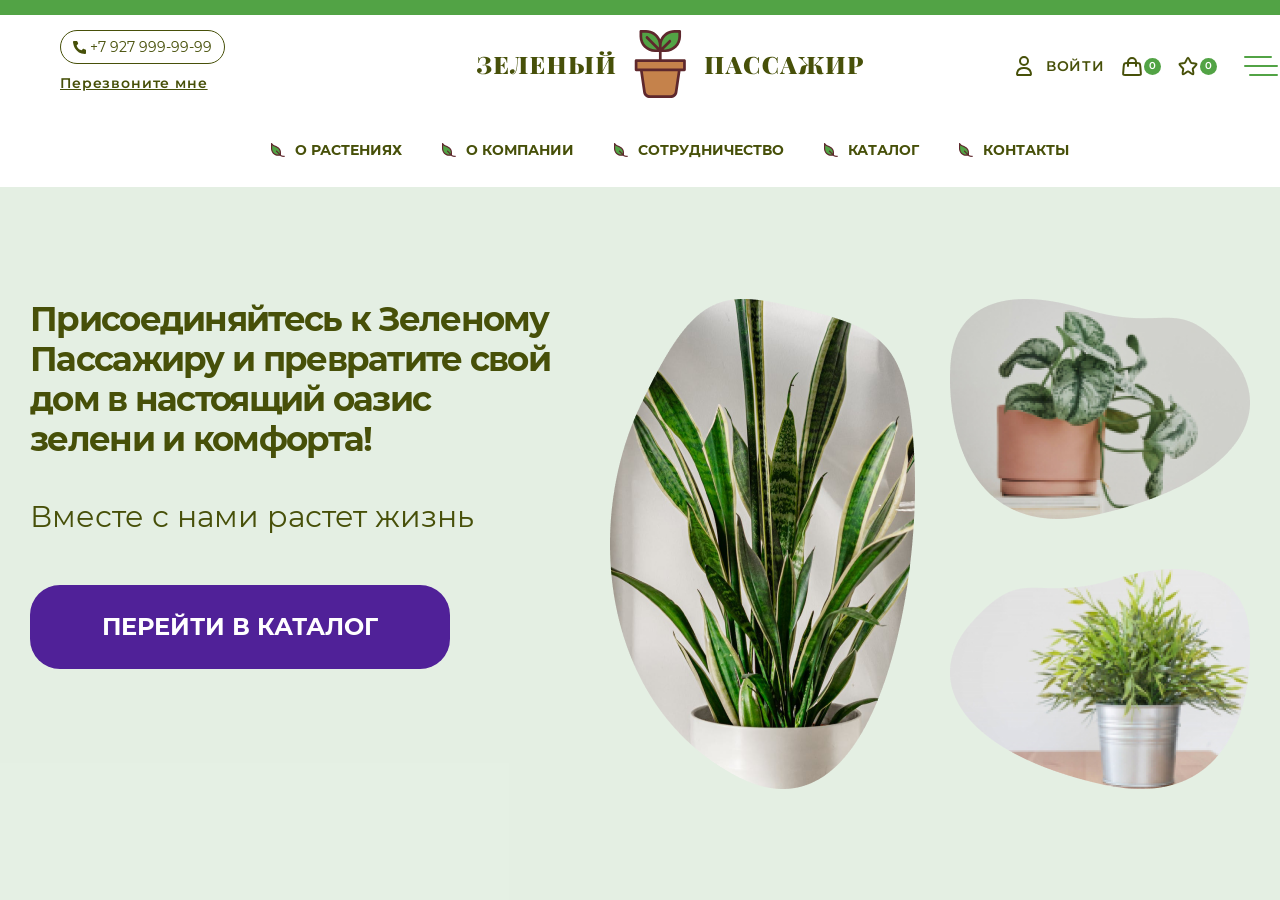
==== commit d37f7427: "Разметка и стилизация полноэкранного блока hero.css" ====
--- a/green-passenger-solution/index.html
+++ b/green-passenger-solution/index.html
@@ -211,6 +211,31 @@
       </nav>
     </div>
   </header>
+  <main>
+    <section class="hero">
+      <div class="container">
+        <h1 class="visually-hidden">Интернет магазин комнатных растений "Зеленый пассажир"</h1>
+        <div class="hero__wrapper">
+          <div class="hero__inner">
+            <p class="hero__text">Присоединяйтесь к&nbsp;Зеленому Пассажиру и&nbsp;превратите свой дом в&nbsp;настоящий оазис зелени и&nbsp;комфорта!</p>
+            <p class="hero__slogan">Вместе с&nbsp;нами растет жизнь</p>
+            <a class="btn btn--size-xl" href="#">Перейти в каталог</a>
+          </div>
+          <ul class="hero__gallery-list">
+            <li class="hero__gallery-item hero__gallery-item--size-xl">
+              <img class="hero__gallery-image" src="img/gallery-1.png" height="490" width="305" alt="Фотография комнатного растения">
+            </li>
+            <li class="hero__gallery-item">
+              <img class="hero__gallery-image" src="img/gallery-2.png" height="220" width="300" alt="Фотография комнатного растения">
+            </li>
+            <li class="hero__gallery-item">
+              <img class="hero__gallery-image" src="img/gallery-3.png" height="220" width="300" alt="Фотография комнатного растения">
+            </li>
+          </ul>
+        </div>
+      </div>
+    </section>
+  </main>
 </body>
 
 </html>
--- a/green-passenger-solution/css/style.css
+++ b/green-passenger-solution/css/style.css
@@ -9,4 +9,6 @@
 /* Blocks */
 /* ------------------------------------ */
 @import "blocks/header.css";
-@import "blocks/main-nav.css";+@import "blocks/main-nav.css";
+@import "blocks/hero.css";
+@import "blocks/btn.css"
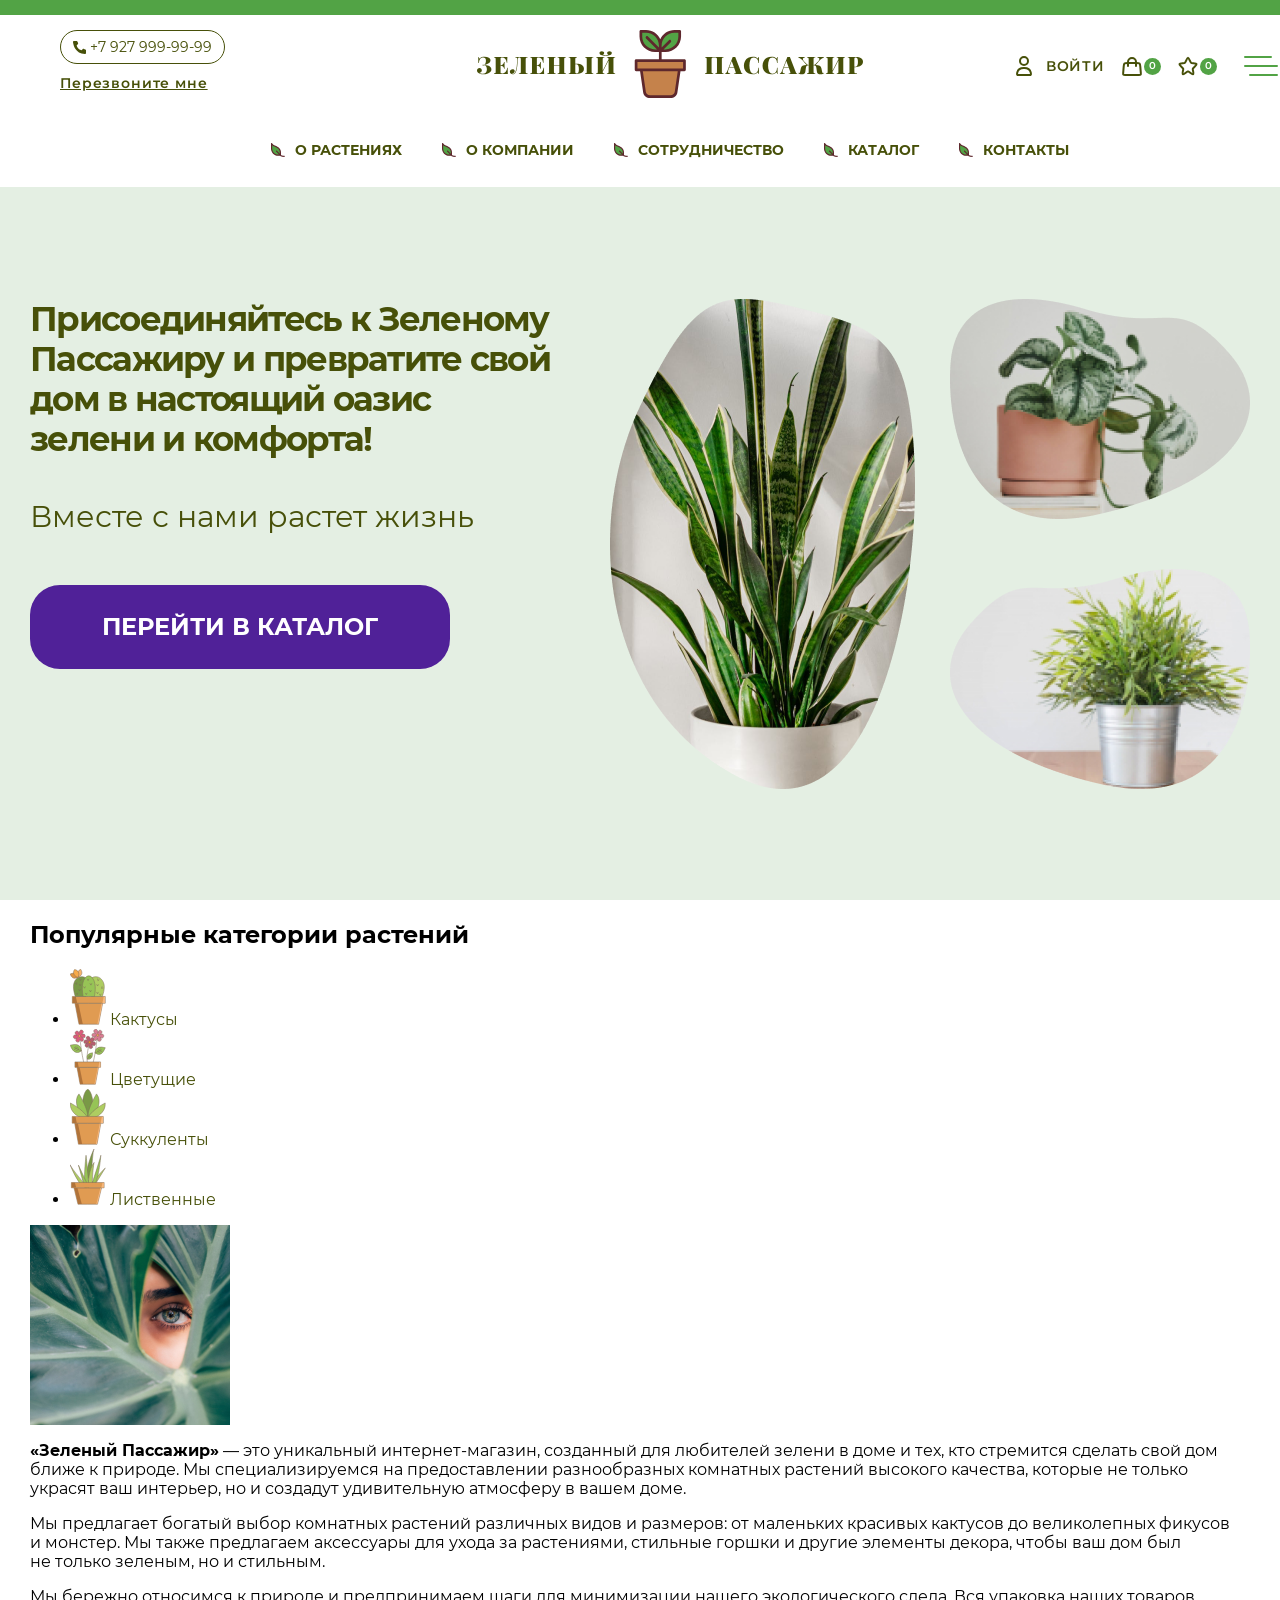
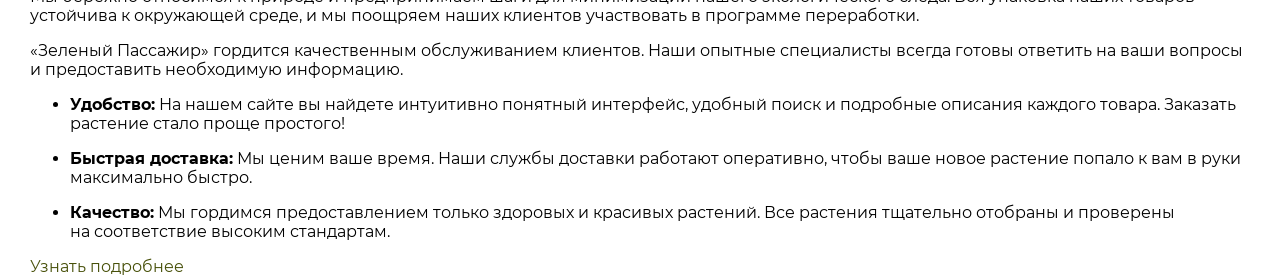
==== commit dffc8ef3: "Структура блока about-company без стилизации" ====
--- a/green-passenger-solution/index.html
+++ b/green-passenger-solution/index.html
@@ -217,22 +217,279 @@
         <h1 class="visually-hidden">Интернет магазин комнатных растений "Зеленый пассажир"</h1>
         <div class="hero__wrapper">
           <div class="hero__inner">
-            <p class="hero__text">Присоединяйтесь к&nbsp;Зеленому Пассажиру и&nbsp;превратите свой дом в&nbsp;настоящий оазис зелени и&nbsp;комфорта!</p>
+            <p class="hero__text">Присоединяйтесь к&nbsp;Зеленому Пассажиру и&nbsp;превратите свой дом в&nbsp;настоящий
+              оазис зелени и&nbsp;комфорта!</p>
             <p class="hero__slogan">Вместе с&nbsp;нами растет жизнь</p>
             <a class="btn btn--size-xl" href="#">Перейти в каталог</a>
           </div>
           <ul class="hero__gallery-list">
             <li class="hero__gallery-item hero__gallery-item--size-xl">
-              <img class="hero__gallery-image" src="img/gallery-1.png" height="490" width="305" alt="Фотография комнатного растения">
+              <img class="hero__gallery-image" src="img/gallery-1.png" height="490" width="305"
+                alt="Фотография комнатного растения">
             </li>
             <li class="hero__gallery-item">
-              <img class="hero__gallery-image" src="img/gallery-2.png" height="220" width="300" alt="Фотография комнатного растения">
+              <img class="hero__gallery-image" src="img/gallery-2.png" height="220" width="300"
+                alt="Фотография комнатного растения">
             </li>
             <li class="hero__gallery-item">
-              <img class="hero__gallery-image" src="img/gallery-3.png" height="220" width="300" alt="Фотография комнатного растения">
+              <img class="hero__gallery-image" src="img/gallery-3.png" height="220" width="300"
+                alt="Фотография комнатного растения">
             </li>
           </ul>
         </div>
+      </div>
+    </section>
+    <section class="about-company">
+      <div class="container">
+        <h2 class="visually-hidden">О компании</h2>
+        <div class="about-company__wrapper">
+          <aside class="aside-nav">
+            <h2 class="aside-nav__heading">Популярные категории растений</h2>
+            <ul class="aside-nav__list">
+              <li class="aside-nav__item">
+                <a class="aside-nav__link" href="#">
+                  <svg width="36" height="56" viewBox="0 0 36 56" fill="none" xmlns="http://www.w3.org/2000/svg">
+                    <path d="M18.7921 55.25H28.6081L32.6555 34.2439H18.7921H4.93744L8.97623 55.25H18.7921Z"
+                      fill="#E09B52" stroke="#7C6B59" stroke-width="0.5" stroke-miterlimit="10"
+                      stroke-linejoin="round" />
+                    <path d="M18.7922 34.2439H35.25V27.4677H18.7922H2.33429V34.2439H18.7922Z" fill="#E09B52"
+                      stroke="#7C6B59" stroke-width="0.5" stroke-miterlimit="10" stroke-linejoin="round" />
+                    <path d="M5.29205 34.5132H8.42277L12.7988 54.9807H9.19247L5.29205 34.5132Z" fill="#B0733A" />
+                    <path d="M32.4393 34.5045H31.5226L27.4319 54.9633H28.3919L32.4393 34.5045Z" fill="#F7B980" />
+                    <path d="M2.64563 27.7196H5.87148L7.16873 33.9919H2.64563V27.7196Z" fill="#B0733A" />
+                    <path d="M34.9387 27.7196H33.6847L32.4393 33.9919H34.9387V27.7196Z" fill="#F7B980" />
+                    <path
+                      d="M16.0074 27.4764H5.30075C5.30075 27.4764 1.97977 18.2851 4.22835 13.2812C4.22835 13.2812 6.16559 7.16521 12.3146 7.68646C12.3146 7.68646 14.9177 7.63433 17.5036 10.2666L16.0074 27.4764Z"
+                      fill="#799946" stroke="#7C6A59" stroke-width="0.5" stroke-miterlimit="10" />
+                    <path
+                      d="M21.577 27.4764H32.2837C32.2837 27.4764 35.9246 18.4415 33.3561 13.2811C33.3561 13.2811 31.1421 7.35634 25.2698 7.68646C25.2698 7.68646 22.7791 7.63433 20.0808 10.2666L21.577 27.4764Z"
+                      fill="#AECD61" stroke="#7C6A59" stroke-width="0.5" stroke-miterlimit="10" />
+                    <path
+                      d="M18.7922 27.4764H24.3617C24.3617 27.4764 27.3627 15.0013 22.4331 8.98088C22.4331 8.98088 20.937 6.8264 18.7922 6.8264C16.6474 6.8264 15.1512 8.98088 15.1512 8.98088C10.2303 15.0013 13.2226 27.4764 13.2226 27.4764H18.7922Z"
+                      fill="#97C456" stroke="#7C6A59" stroke-width="0.5" stroke-miterlimit="10"
+                      stroke-linejoin="round" />
+                    <path d="M26.5757 15.2271L27.6222 17.0428L28.4784 15.2271" stroke="#7C6B59" stroke-width="0.5"
+                      stroke-miterlimit="10" stroke-linejoin="round" />
+                    <path d="M32.1107 17.3034L31.5312 19.3537L33.3388 18.9106" stroke="#7C6B59" stroke-width="0.5"
+                      stroke-miterlimit="10" stroke-linejoin="round" />
+                    <path d="M27.5963 9.61505L27.9249 11.7348L29.3519 10.4317" stroke="#7C6B59" stroke-width="0.5"
+                      stroke-miterlimit="10" stroke-linejoin="round" />
+                    <path d="M9.53845 9.68456L10.3168 11.6566L11.4152 10.0147" stroke="#7C6B59" stroke-width="0.5"
+                      stroke-miterlimit="10" stroke-linejoin="round" />
+                    <path d="M5.89746 24.0796L7.15148 25.7302L7.78281 23.8103" stroke="#7C6B59" stroke-width="0.5"
+                      stroke-miterlimit="10" stroke-linejoin="round" />
+                    <path d="M5.0672 14.4453L6.84012 15.3401L6.66715 13.3072" stroke="#7C6B59" stroke-width="0.5"
+                      stroke-miterlimit="10" stroke-linejoin="round" />
+                    <path d="M8.5871 20.2311L9.6422 22.0467L10.4897 20.2311" stroke="#7C6B59" stroke-width="0.5"
+                      stroke-miterlimit="10" stroke-linejoin="round" />
+                    <path d="M29.2913 24.7746L30.3378 26.5816L31.194 24.7746" stroke="#7C6B59" stroke-width="0.5"
+                      stroke-miterlimit="10" stroke-linejoin="round" />
+                    <path d="M9.12329 15.036L10.1697 16.8517L11.0259 15.036" stroke="#7C6B59" stroke-width="0.5"
+                      stroke-miterlimit="10" stroke-linejoin="round" />
+                    <path d="M17.0452 9.76274L18.0917 11.5784L18.9479 9.76274" stroke="#7C6B59" stroke-width="0.5"
+                      stroke-miterlimit="10" stroke-linejoin="round" />
+                    <path d="M19.8992 14.3236L20.9456 16.1393L21.8018 14.3236" stroke="#7C6B59" stroke-width="0.5"
+                      stroke-miterlimit="10" stroke-linejoin="round" />
+                    <path d="M26.4806 22.9589L27.527 24.7746L28.3832 22.9589" stroke="#7C6B59" stroke-width="0.5"
+                      stroke-miterlimit="10" stroke-linejoin="round" />
+                    <path d="M19.4322 21.1433L20.4873 22.9589L21.3348 21.1433" stroke="#7C6B59" stroke-width="0.5"
+                      stroke-miterlimit="10" stroke-linejoin="round" />
+                    <path d="M15.2723 23.8624L16.3274 25.6781L17.175 23.8624" stroke="#7C6B59" stroke-width="0.5"
+                      stroke-miterlimit="10" stroke-linejoin="round" />
+                    <path d="M13.4994 17.425L14.5545 19.232L15.402 17.425" stroke="#7C6B59" stroke-width="0.5"
+                      stroke-miterlimit="10" stroke-linejoin="round" />
+                    <path
+                      d="M7.24664 3.97693C7.24664 2.09176 10.6541 0.250031 10.6541 0.250031C12.9027 3.67287 11.3114 5.80997 11.3114 5.80997C10.412 7.3129 7.88662 8.54651 7.88662 8.54651L7.24664 3.97693Z"
+                      fill="#F8B46A" stroke="#7C6A59" stroke-width="0.5" stroke-miterlimit="10"
+                      stroke-linejoin="round" />
+                    <path
+                      d="M5.43044 4.40262C3.56239 3.47307 0.250061 5.01942 0.250061 5.01942C1.33976 8.9722 3.99481 9.16332 3.99481 9.16332C5.94934 9.45869 8.29306 8.36408 8.29306 8.36408L5.43044 4.40262Z"
+                      fill="#DD9341" stroke="#7C6A59" stroke-width="0.5" stroke-miterlimit="10"
+                      stroke-linejoin="round" />
+                    <path
+                      d="M8.09416 8.45094C5.92341 8.04264 4.42724 6.02716 4.42724 6.02716C2.42947 3.42962 4.52238 0.588837 4.52238 0.588837C4.52238 0.588837 8.02497 0.858146 8.6736 4.08118C8.6736 4.08118 9.20115 6.53971 8.09416 8.45094Z"
+                      fill="#F7AA4A" stroke="#7C6A59" stroke-width="0.5" stroke-miterlimit="10"
+                      stroke-linejoin="round" />
+                  </svg>
+                  <span class="aside-nav__link-text">Кактусы</span>
+                </a>
+              </li>
+              <li class="aside-nav__item">
+                <a class="aside-nav__link" href="#">
+                  <svg width="36" height="56" viewBox="0 0 36 56" fill="none" xmlns="http://www.w3.org/2000/svg">
+                    <path d="M19.1128 15.479C19.1128 15.479 16.0423 26.5312 17.3882 33.7636" stroke="#7C6A59"
+                      stroke-width="0.5" stroke-miterlimit="10" />
+                    <path
+                      d="M22.6229 12.7616C25.9978 10.4936 23.2316 8.93475 23.2316 8.93475C21.0336 7.48126 20.2287 11.0132 20.2287 11.0132L20.3031 10.2338C20.3031 10.2338 20.1746 6.47013 17.4828 7.30572C17.4828 7.30572 14.5273 8.22556 17.5708 11.3643C13.6548 9.68608 13.9051 13.0284 13.9051 13.0284C13.9862 15.6194 17.5505 14.0676 17.5505 14.0676C17.5505 14.0676 14.0606 15.0577 15.3118 17.2344C15.3118 17.2344 16.8336 20.0993 18.9911 16.5744C18.6529 20.7383 21.5341 19.4182 21.5341 19.4182C24.1447 18.3368 21.6017 15.493 21.6017 15.493C21.6017 15.493 24.3611 18.1051 25.3824 15.3877C25.3824 15.3807 26.6268 12.3754 22.6229 12.7616Z"
+                      fill="#B85D70" stroke="#7C6A59" stroke-width="0.5" stroke-miterlimit="10" stroke-linecap="round"
+                      stroke-linejoin="round" />
+                    <path
+                      d="M19.62 14.6083C20.3036 14.6083 20.8577 14.033 20.8577 13.3233C20.8577 12.6136 20.3036 12.0383 19.62 12.0383C18.9365 12.0383 18.3823 12.6136 18.3823 13.3233C18.3823 14.033 18.9365 14.6083 19.62 14.6083Z"
+                      fill="#F28E25" stroke="#7C6A59" stroke-width="0.5" stroke-miterlimit="10" />
+                    <path d="M27.2152 8.33088C27.2152 8.33088 25.565 24.6213 23.0355 33.7635" stroke="#7C6A59"
+                      stroke-width="0.5" stroke-miterlimit="10" />
+                    <path
+                      d="M30.6239 5.2624C33.7147 2.59415 30.7862 1.38641 30.7862 1.38641C28.4394 0.213783 28.0403 3.81592 28.0403 3.81592L28.0268 3.03651C28.0268 3.03651 27.4722 -0.684997 24.8886 0.473587C24.8886 0.473587 22.0616 1.75154 25.4432 4.49703C21.365 3.31036 21.9872 6.59653 21.9872 6.59653C22.3659 9.15945 25.7273 7.17933 25.7273 7.17933C25.7273 7.17933 22.3795 8.59069 23.8674 10.5989C23.8674 10.5989 25.707 13.2531 27.4452 9.48947C27.5804 13.6604 30.2925 11.9962 30.2925 11.9962C32.7611 10.6059 29.9138 8.09215 29.9138 8.09215C29.9138 8.09215 32.9572 10.3461 33.6539 7.52339C33.6674 7.51637 34.5534 4.38468 30.6239 5.2624Z"
+                      fill="#D97C93" stroke="#7C6A59" stroke-width="0.5" stroke-miterlimit="10" stroke-linecap="round"
+                      stroke-linejoin="round" />
+                    <path
+                      d="M27.7089 7.47423C28.3924 7.47423 28.9466 6.89893 28.9466 6.18926C28.9466 5.47958 28.3924 4.90428 27.7089 4.90428C27.0253 4.90428 26.4712 5.47958 26.4712 6.18926C26.4712 6.89893 27.0253 7.47423 27.7089 7.47423Z"
+                      fill="#F5A45B" stroke="#7C6A59" stroke-width="0.5" stroke-miterlimit="10" />
+                    <path
+                      d="M17.4693 29.9859C17.4693 29.9859 14.5746 24.9794 22.5012 23.7646C22.8056 32.0783 17.4693 29.9859 17.4693 29.9859Z"
+                      fill="#96C456" stroke="#7C6A59" stroke-width="0.5" stroke-miterlimit="10" stroke-linecap="round"
+                      stroke-linejoin="round" />
+                    <path d="M9.91479 9.15944C9.91479 9.15944 11.565 25.4498 14.0945 34.5921" stroke="#7C6A59"
+                      stroke-width="0.5" stroke-miterlimit="10" />
+                    <path
+                      d="M25.281 23.9051C25.281 23.9051 24.2191 15.6545 35.25 18.716C31.1312 29.7752 25.281 23.9051 25.281 23.9051Z"
+                      fill="#96C456" stroke="#7C6A59" stroke-width="0.5" stroke-miterlimit="10" stroke-linecap="round"
+                      stroke-linejoin="round" />
+                    <path d="M25.7476 23.7506L31.4693 20.9138" stroke="#7C6A59" stroke-width="0.5"
+                      stroke-miterlimit="10" stroke-linecap="round" stroke-linejoin="round" />
+                    <path d="M29.907 23.7365C29.6432 23.6523 27.6345 22.8167 27.6345 22.8167L28.5273 20.4995"
+                      stroke="#7C6A59" stroke-width="0.5" stroke-miterlimit="10" stroke-linecap="round"
+                      stroke-linejoin="round" />
+                    <path d="M31.4896 22.5218L29.6703 21.8126L30.1031 19.9799" stroke="#7C6A59" stroke-width="0.5"
+                      stroke-miterlimit="10" stroke-linecap="round" stroke-linejoin="round" />
+                    <path
+                      d="M6.49923 6.09095C3.40841 3.4227 6.33691 2.21496 6.33691 2.21496C8.68377 1.04234 9.08281 4.64448 9.08281 4.64448L9.09633 3.86507C9.09633 3.86507 9.65092 0.143555 12.2345 1.30214C12.2345 1.30214 15.0616 2.58009 11.6799 5.32558C15.7582 4.13891 15.1359 7.42508 15.1359 7.42508C14.7572 9.988 11.3958 8.00788 11.3958 8.00788C11.3958 8.00788 14.7437 9.41925 13.2558 11.4275C13.2558 11.4275 11.4161 14.0817 9.67797 10.318C9.54271 14.4889 6.83063 12.8248 6.83063 12.8248C4.36203 11.4345 7.20938 8.9207 7.20938 8.9207C7.20938 8.9207 4.1659 11.1747 3.46928 8.35194C3.46252 8.35194 2.56976 5.21324 6.49923 6.09095Z"
+                      fill="#DB5B7C" stroke="#7C6A59" stroke-width="0.5" stroke-miterlimit="10" stroke-linecap="round"
+                      stroke-linejoin="round" />
+                    <path
+                      d="M9.41419 8.3028C10.0977 8.3028 10.6519 7.7275 10.6519 7.01782C10.6519 6.30815 10.0977 5.73285 9.41419 5.73285C8.73064 5.73285 8.17651 6.30815 8.17651 7.01782C8.17651 7.7275 8.73064 8.3028 9.41419 8.3028Z"
+                      fill="#F3A157" stroke="#7C6A59" stroke-width="0.5" stroke-miterlimit="10" />
+                    <path
+                      d="M11.1524 21.8968C11.1524 21.8968 12.3157 12.8739 0.25 16.2233C4.75435 28.3217 11.1524 21.8968 11.1524 21.8968Z"
+                      fill="#96C456" stroke="#7C6A59" stroke-width="0.5" stroke-miterlimit="10" stroke-linecap="round"
+                      stroke-linejoin="round" />
+                    <path d="M10.6451 21.7354L4.38232 18.6318" stroke="#7C6A59" stroke-width="0.5"
+                      stroke-miterlimit="10" stroke-linecap="round" stroke-linejoin="round" />
+                    <path d="M6.09351 21.7143C6.37756 21.623 8.57563 20.7032 8.57563 20.7032L7.59495 18.1683"
+                      stroke="#7C6A59" stroke-width="0.5" stroke-miterlimit="10" stroke-linecap="round"
+                      stroke-linejoin="round" />
+                    <path d="M4.36206 20.3872L6.35723 19.6078L5.8838 17.6066" stroke="#7C6A59" stroke-width="0.5"
+                      stroke-miterlimit="10" stroke-linecap="round" stroke-linejoin="round" />
+                    <path d="M17.7534 55.25H25.3959L28.5409 38.3417H17.7534H6.95923L10.1042 55.25H17.7534Z"
+                      fill="#E09B52" stroke="#7C6B59" stroke-width="0.5" stroke-miterlimit="10"
+                      stroke-linejoin="round" />
+                    <path d="M17.7534 38.3417H30.5631V32.8929H17.7534H4.93701V38.3417H17.7534Z" fill="#E09B52"
+                      stroke="#7C6B59" stroke-width="0.5" stroke-miterlimit="10" stroke-linejoin="round" />
+                    <path d="M7.24329 38.5594H9.67807L13.0868 55.0324H10.2732L7.24329 38.5594Z" fill="#B0733A" />
+                    <path d="M28.3717 38.5524H27.6616L24.4761 55.0253H25.2268L28.3717 38.5524Z" fill="#F7B980" />
+                    <path d="M5.18042 33.0965H7.6896L8.70409 38.1451H5.18042V33.0965Z" fill="#B0733A" />
+                    <path d="M30.3263 33.0965H29.3524L28.3717 38.1451H30.3263V33.0965Z" fill="#F7B980" />
+                    <path d="M17.7601 29.7542L20.6886 26.2714" stroke="#7C6A59" stroke-width="0.5"
+                      stroke-miterlimit="10" stroke-linecap="round" stroke-linejoin="round" />
+                    <path d="M20.4384 28.5394C20.249 28.5605 18.7273 28.6026 18.7273 28.6026L18.6799 26.8542"
+                      stroke="#7C6A59" stroke-width="0.5" stroke-miterlimit="10" stroke-linecap="round"
+                      stroke-linejoin="round" />
+                    <path d="M21.135 27.2966L19.7689 27.3668L19.5592 26.0607" stroke="#7C6A59" stroke-width="0.5"
+                      stroke-miterlimit="10" stroke-linecap="round" stroke-linejoin="round" />
+                  </svg>
+                  <span class="aside-nav__link-text">Цветущие</span>
+                </a>
+              </li>
+              <li class="aside-nav__item">
+                <a class="aside-nav__link" href="#">
+                  <svg width="36" height="56" viewBox="0 0 36 56" fill="none" xmlns="http://www.w3.org/2000/svg">
+                    <path
+                      d="M17.75 31.5853L12.1111 17.079C13.3815 1.02103 17.75 0.253868 17.75 0.253868C17.75 0.253868 22.1185 1.02974 23.3889 17.079L17.75 31.5853Z"
+                      fill="#799946" stroke="#7C6A59" stroke-width="0.5" stroke-miterlimit="10" />
+                    <path
+                      d="M25.3887 25.0121C25.3887 25.0121 32.8799 11.8571 26.4952 4.89169C26.4952 4.89169 14.9961 23.8091 18.9958 29.031L25.3887 25.0121Z"
+                      fill="#96C456" stroke="#7C6A59" stroke-width="0.5" stroke-miterlimit="10" />
+                    <path
+                      d="M10.1113 25.0121C10.1113 25.0121 2.62014 11.8571 9.00485 4.89169C9.00485 4.89169 20.7252 24.2886 16.7255 29.5105L10.1113 25.0121Z"
+                      fill="#96C456" stroke="#7C6A59" stroke-width="0.5" stroke-miterlimit="10" />
+                    <path
+                      d="M17.75 28.4905H25.0281C25.0281 28.4905 35.937 24.4281 35.2158 13.9843C35.2076 13.9843 23.9298 19.2062 17.75 28.4905Z"
+                      fill="#AECD61" stroke="#7C6A59" stroke-width="0.5" stroke-miterlimit="10" />
+                    <path
+                      d="M17.75 28.4905H10.4719C10.4719 28.4905 -0.437 24.4281 0.284251 13.9843C0.292447 13.9843 11.5702 19.2062 17.75 28.4905Z"
+                      fill="#AECD61" stroke="#7C6A59" stroke-width="0.5" stroke-miterlimit="10" />
+                    <path d="M17.75 55.2539H27.0279L30.8473 34.2442H17.75H4.66095L8.4803 55.2539H17.75Z" fill="#E09B52"
+                      stroke="#7C6B59" stroke-width="0.5" stroke-miterlimit="10" stroke-linejoin="round" />
+                    <path d="M17.75 34.2442H33.2979V27.4618H17.75H2.20215V34.2442H17.75Z" fill="#E09B52"
+                      stroke="#7C6B59" stroke-width="0.5" stroke-miterlimit="10" stroke-linejoin="round" />
+                    <path d="M4.99695 34.5145H7.95572L12.0947 54.9836H8.68516L4.99695 34.5145Z" fill="#B0733A" />
+                    <path d="M30.6424 34.497H29.7736L25.9133 54.9662H26.823L30.6424 34.497Z" fill="#F7B980" />
+                    <path d="M2.49719 27.7146H5.54612L6.77552 33.9914H2.49719V27.7146Z" fill="#B0733A" />
+                    <path d="M33.0028 27.7146H31.8226L30.6423 33.9914H33.0028V27.7146Z" fill="#F7B980" />
+                  </svg>
+                  <span class="aside-nav__link-text">Суккуленты</span>
+                </a>
+              </li>
+              <li class="aside-nav__item">
+                <a class="aside-nav__link" href="#">
+                  <svg width="36" height="56" viewBox="0 0 36 56" fill="none" xmlns="http://www.w3.org/2000/svg">
+                    <path d="M25.1589 35.4451L35.2501 18.9853C35.2501 18.9853 22.9509 31.4732 20.7429 35.4451H25.1589Z"
+                      fill="#AECD61" stroke="#7C6A59" stroke-width="0.5" stroke-miterlimit="10" stroke-linecap="round"
+                      stroke-linejoin="round" />
+                    <path
+                      d="M30.8341 6.26576C30.8341 6.26576 29.2558 28.4007 24.2102 36.5761H21.3726C21.3726 36.5761 30.3597 9.44736 30.8341 6.26576Z"
+                      fill="#97C456" stroke="#7C6B59" stroke-width="0.5" stroke-miterlimit="10"
+                      stroke-linejoin="round" />
+                    <path
+                      d="M23.8996 0.250032C23.8996 0.250032 17.2757 13.0786 16.0164 29.1978H21.3811C21.3725 29.1978 22.3212 2.75034 23.8996 0.250032Z"
+                      fill="#799946" stroke="#7C6A59" stroke-width="0.5" stroke-miterlimit="10" stroke-linecap="round"
+                      stroke-linejoin="round" />
+                    <path
+                      d="M23.8997 13.8757C23.8997 13.8757 21.2173 33.0606 22.9509 37.3732L17.9053 36.5761C17.9053 36.5761 19.0093 18.7537 23.8997 13.8757Z"
+                      fill="#AECD61" stroke="#7C6A59" stroke-width="0.5" stroke-miterlimit="10" stroke-linecap="round"
+                      stroke-linejoin="round" />
+                    <path
+                      d="M16.0164 6.26576C16.0164 6.26576 13.0236 33.0606 15.3868 37.3732L19.0093 38.0544C19.0093 38.0544 16.3269 7.62833 16.0164 6.26576Z"
+                      fill="#97C456" stroke="#7C6B59" stroke-width="0.5" stroke-miterlimit="10"
+                      stroke-linejoin="round" />
+                    <path d="M8.44373 16.1444L15.3868 40.7796H19.958L8.44373 16.1444Z" fill="#97C456" stroke="#7C6B59"
+                      stroke-width="0.5" stroke-miterlimit="10" stroke-linejoin="round" />
+                    <path
+                      d="M0.250061 16.1444C0.250061 16.1444 6.39964 31.5823 12.5492 37.3732L16.0164 36.5761C16.0164 36.5761 1.8198 20.1163 0.250061 16.1444Z"
+                      fill="#AECD61" stroke="#7C6A59" stroke-width="0.5" stroke-miterlimit="10" stroke-linecap="round"
+                      stroke-linejoin="round" />
+                    <path d="M17.75 55.25H27.5221L31.5413 38.8038H17.75H3.95013L7.97798 55.25H17.75Z" fill="#E09B52"
+                      stroke="#7C6B59" stroke-width="0.5" stroke-miterlimit="10" stroke-linejoin="round" />
+                    <path d="M17.7501 38.8038H34.1288V33.5035H17.7501H1.36267V38.8038H17.7501Z" fill="#E09B52"
+                      stroke="#7C6B59" stroke-width="0.5" stroke-miterlimit="10" stroke-linejoin="round" />
+                    <path d="M4.31244 39.015H7.42604L11.7816 55.0388H8.19366L4.31244 39.015Z" fill="#B0733A" />
+                    <path d="M31.3257 39.0082H30.4201L26.3491 55.0252H27.3065L31.3257 39.0082Z" fill="#F7B980" />
+                    <path d="M1.67316 33.701H4.89026L6.17537 38.6063H1.67316V33.701Z" fill="#B0733A" />
+                    <path d="M33.8184 33.701H32.5764L31.3257 38.6063H33.8184V33.701Z" fill="#F7B980" />
+                  </svg>
+                  <span class="aside-nav__link-text">Лиственные</span>
+                </a>
+              </li>
+            </ul>
+          </aside>
+          <img class="about-company__img" src="img/about-image.jpg" height="300" width="200" alt="Фотография девушки с цветком">
+          <div class="about-company__description">
+            <p class="about-company__text"><b>&laquo;Зеленый Пассажир&raquo;</b>&nbsp;&mdash; это уникальный интернет-магазин, созданный 
+              для любителей зелени в&nbsp;доме и&nbsp;тех, кто стремится сделать свой дом ближе к&nbsp;природе. Мы&nbsp;специализируемся 
+              на&nbsp;предоставлении разнообразных комнатных растений высокого качества, которые не&nbsp;только украсят ваш интерьер, 
+              но&nbsp;и&nbsp;создадут удивительную атмосферу в&nbsp;вашем доме.</p>
+            <p class="about-company__text">Мы&nbsp;предлагает богатый выбор комнатных растений различных видов и&nbsp;размеров: 
+              от&nbsp;маленьких красивых кактусов до&nbsp;великолепных фикусов и&nbsp;монстер. Мы&nbsp;также предлагаем аксессуары для 
+              ухода за&nbsp;растениями, стильные горшки и&nbsp;другие элементы декора, чтобы ваш дом был не&nbsp;только зеленым, но&nbsp;и&nbsp;стильным.</p>
+            <p class="about-company__text">Мы&nbsp;бережно относимся к&nbsp;природе и&nbsp;предпринимаем шаги для минимизации нашего 
+              экологического следа. Вся упаковка наших товаров устойчива к&nbsp;окружающей среде, и&nbsp;мы&nbsp;поощряем наших клиентов 
+              участвовать в&nbsp;программе переработки.</p>
+            <p class="about-company__text">&laquo;Зеленый Пассажир&raquo; гордится качественным обслуживанием клиентов. Наши опытные специалисты 
+              всегда готовы ответить на&nbsp;ваши вопросы и&nbsp;предоставить необходимую информацию.</p>
+          </div>
+        </div>
+        <ul class="about-company__list">
+          <li class="about-company__item">
+            <p class="about-company__card-text"><b>Удобство:</b> На&nbsp;нашем сайте вы&nbsp;найдете интуитивно понятный интерфейс, удобный поиск и&nbsp;подробные описания каждого товара. Заказать растение стало проще простого!</p>
+          </li>
+          <li class="about-company__item">
+            <p class="about-company__card-text"><b>Быстрая доставка:</b> Мы&nbsp;ценим ваше время. Наши службы доставки работают оперативно, чтобы ваше новое растение попало к&nbsp;вам в&nbsp;руки максимально быстро.</p>
+          </li>
+          <li class="about-company__item">
+            <p class="about-company__card-text"><b>Качество:</b> Мы&nbsp;гордимся предоставлением только здоровых и&nbsp;красивых растений. Все растения тщательно отобраны и&nbsp;проверены на&nbsp;соответствие высоким стандартам.</p>
+          </li>
+        </ul>
+        <a class="btm about-company__btm" href="#">Узнать подробнее</a>
       </div>
     </section>
   </main>
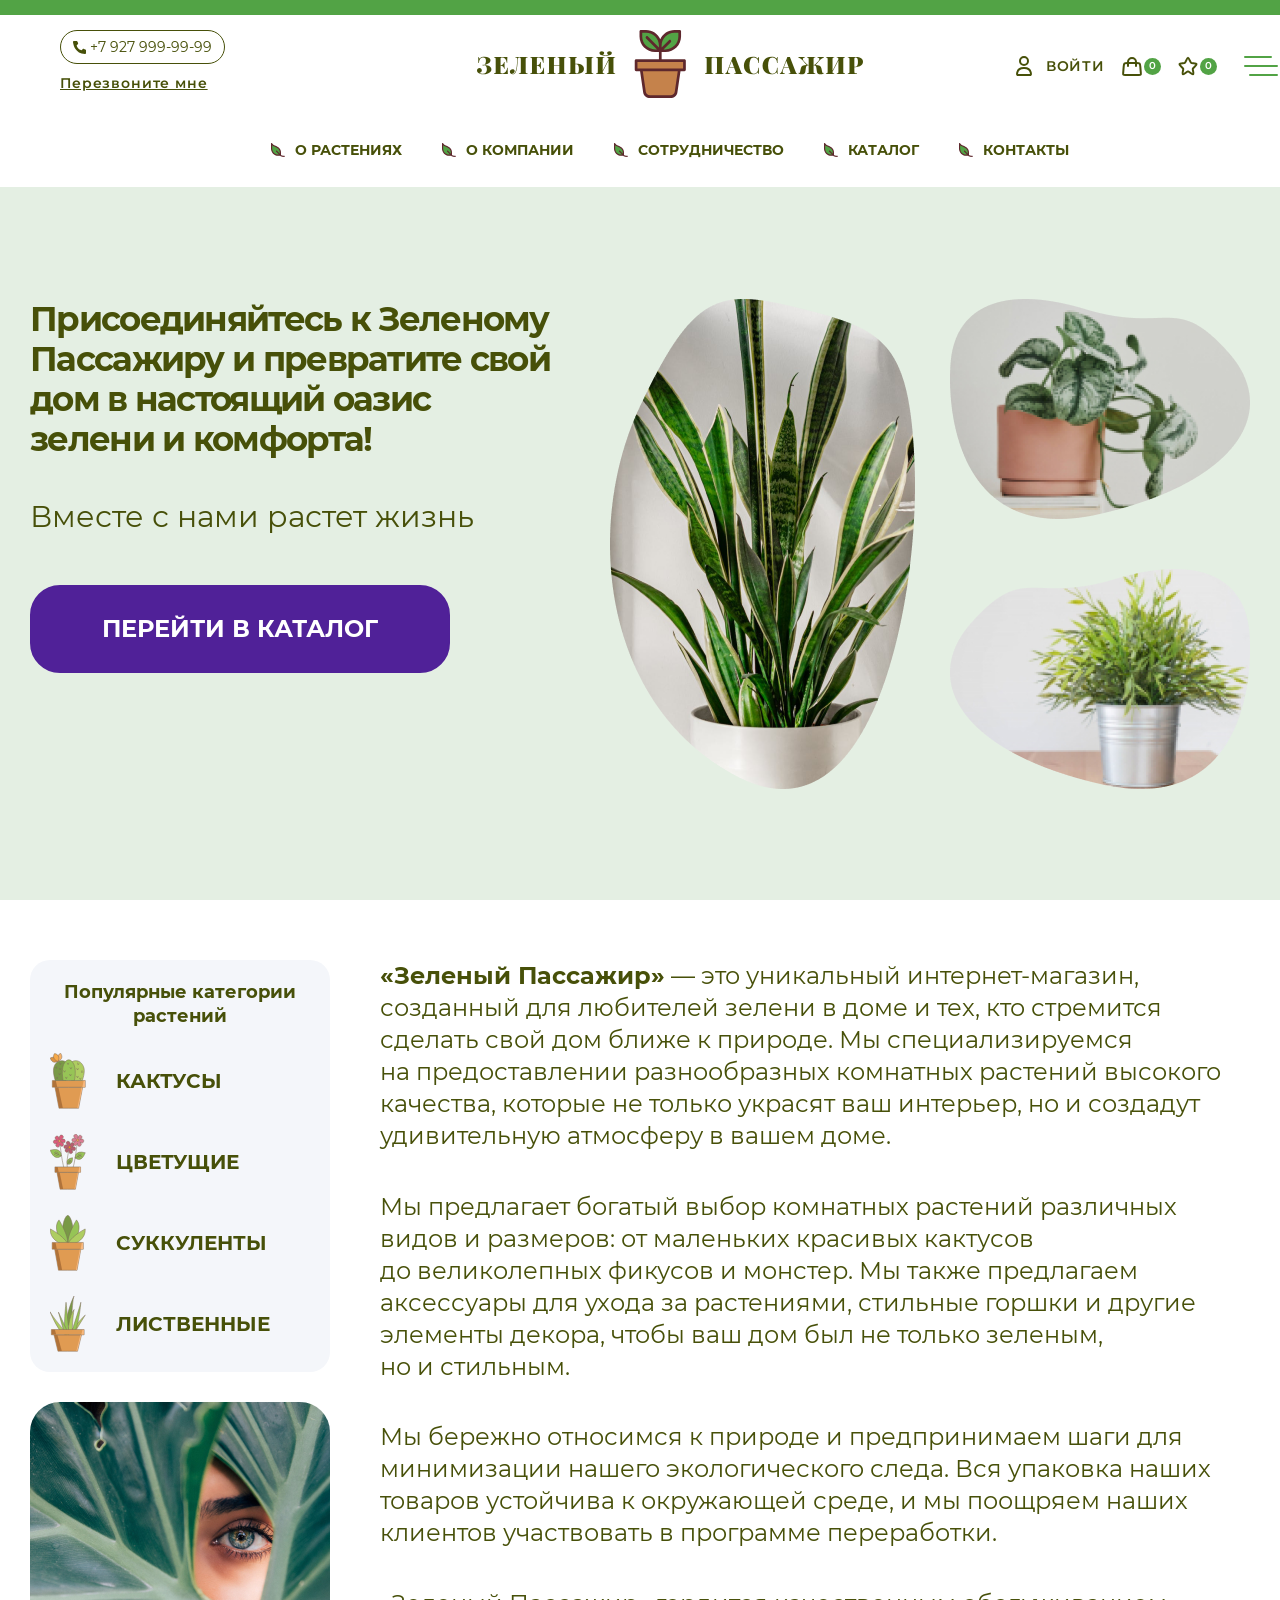
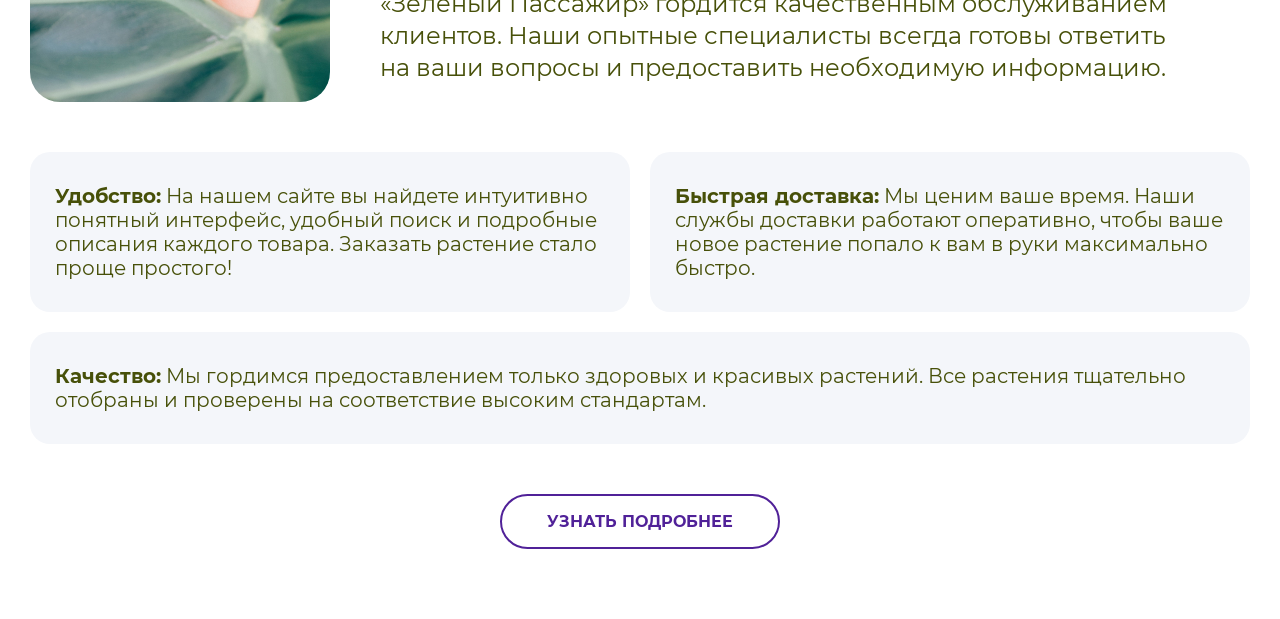
==== commit b1f526ba: "Стилизация и построение сетки для блока about-company" ====
--- a/green-passenger-solution/index.html
+++ b/green-passenger-solution/index.html
@@ -462,7 +462,7 @@
               </li>
             </ul>
           </aside>
-          <img class="about-company__img" src="img/about-image.jpg" height="300" width="200" alt="Фотография девушки с цветком">
+          <img class="about-company__img" src="img/about-image.jpg" height="300" width="300" alt="Фотография девушки с цветком">
           <div class="about-company__description">
             <p class="about-company__text"><b>&laquo;Зеленый Пассажир&raquo;</b>&nbsp;&mdash; это уникальный интернет-магазин, созданный 
               для любителей зелени в&nbsp;доме и&nbsp;тех, кто стремится сделать свой дом ближе к&nbsp;природе. Мы&nbsp;специализируемся 
@@ -485,11 +485,11 @@
           <li class="about-company__item">
             <p class="about-company__card-text"><b>Быстрая доставка:</b> Мы&nbsp;ценим ваше время. Наши службы доставки работают оперативно, чтобы ваше новое растение попало к&nbsp;вам в&nbsp;руки максимально быстро.</p>
           </li>
-          <li class="about-company__item">
+          <li class="about-company__item about-company__item--size-xl">
             <p class="about-company__card-text"><b>Качество:</b> Мы&nbsp;гордимся предоставлением только здоровых и&nbsp;красивых растений. Все растения тщательно отобраны и&nbsp;проверены на&nbsp;соответствие высоким стандартам.</p>
           </li>
         </ul>
-        <a class="btm about-company__btm" href="#">Узнать подробнее</a>
+        <a class="btn about-company__btm" href="#">Узнать подробнее</a>
       </div>
     </section>
   </main>
--- a/green-passenger-solution/css/style.css
+++ b/green-passenger-solution/css/style.css
@@ -11,4 +11,6 @@
 @import "blocks/header.css";
 @import "blocks/main-nav.css";
 @import "blocks/hero.css";
-@import "blocks/btn.css"+@import "blocks/btn.css";
+@import "blocks/about-company.css";
+@import "blocks/aside-nav.css";
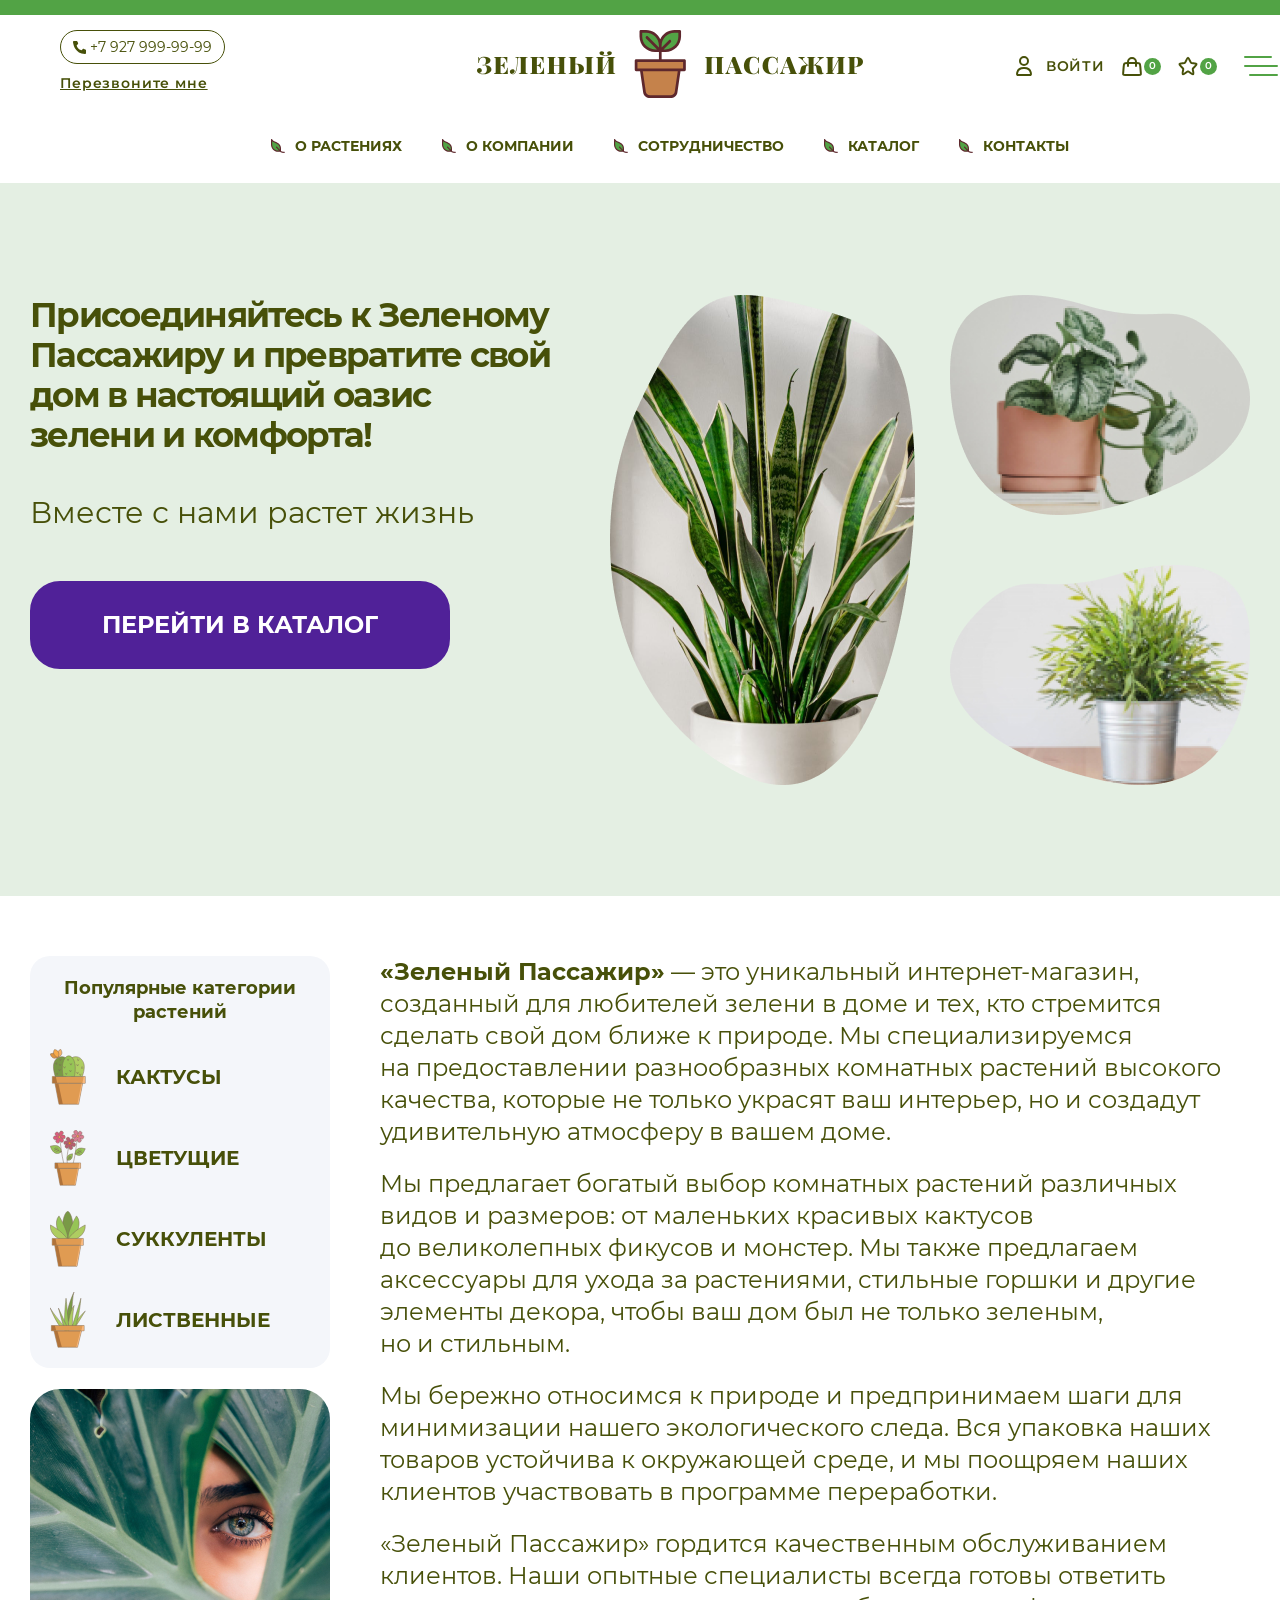
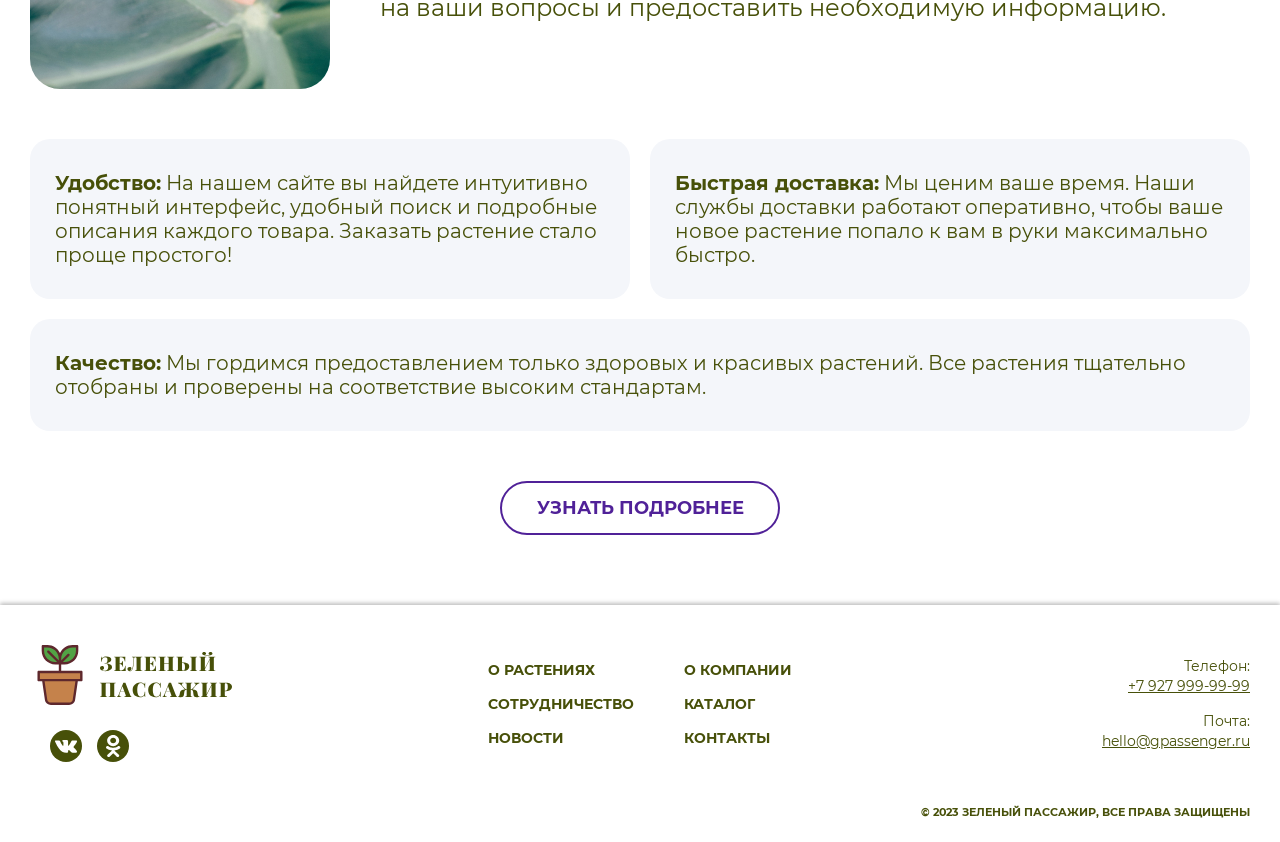
==== commit 89ef3e8d: "Верстка и стилизация footer" ====
--- a/green-passenger-solution/index.html
+++ b/green-passenger-solution/index.html
@@ -462,37 +462,173 @@
               </li>
             </ul>
           </aside>
-          <img class="about-company__img" src="img/about-image.jpg" height="300" width="300" alt="Фотография девушки с цветком">
+          <img class="about-company__img" src="img/about-image.jpg" height="300" width="300"
+            alt="Фотография девушки с цветком">
           <div class="about-company__description">
-            <p class="about-company__text"><b>&laquo;Зеленый Пассажир&raquo;</b>&nbsp;&mdash; это уникальный интернет-магазин, созданный 
-              для любителей зелени в&nbsp;доме и&nbsp;тех, кто стремится сделать свой дом ближе к&nbsp;природе. Мы&nbsp;специализируемся 
-              на&nbsp;предоставлении разнообразных комнатных растений высокого качества, которые не&nbsp;только украсят ваш интерьер, 
+            <p class="about-company__text"><b>&laquo;Зеленый Пассажир&raquo;</b>&nbsp;&mdash; это уникальный
+              интернет-магазин, созданный
+              для любителей зелени в&nbsp;доме и&nbsp;тех, кто стремится сделать свой дом ближе к&nbsp;природе.
+              Мы&nbsp;специализируемся
+              на&nbsp;предоставлении разнообразных комнатных растений высокого качества, которые не&nbsp;только украсят
+              ваш интерьер,
               но&nbsp;и&nbsp;создадут удивительную атмосферу в&nbsp;вашем доме.</p>
-            <p class="about-company__text">Мы&nbsp;предлагает богатый выбор комнатных растений различных видов и&nbsp;размеров: 
-              от&nbsp;маленьких красивых кактусов до&nbsp;великолепных фикусов и&nbsp;монстер. Мы&nbsp;также предлагаем аксессуары для 
-              ухода за&nbsp;растениями, стильные горшки и&nbsp;другие элементы декора, чтобы ваш дом был не&nbsp;только зеленым, но&nbsp;и&nbsp;стильным.</p>
-            <p class="about-company__text">Мы&nbsp;бережно относимся к&nbsp;природе и&nbsp;предпринимаем шаги для минимизации нашего 
-              экологического следа. Вся упаковка наших товаров устойчива к&nbsp;окружающей среде, и&nbsp;мы&nbsp;поощряем наших клиентов 
+            <p class="about-company__text">Мы&nbsp;предлагает богатый выбор комнатных растений различных видов
+              и&nbsp;размеров:
+              от&nbsp;маленьких красивых кактусов до&nbsp;великолепных фикусов и&nbsp;монстер. Мы&nbsp;также предлагаем
+              аксессуары для
+              ухода за&nbsp;растениями, стильные горшки и&nbsp;другие элементы декора, чтобы ваш дом был не&nbsp;только
+              зеленым, но&nbsp;и&nbsp;стильным.</p>
+            <p class="about-company__text">Мы&nbsp;бережно относимся к&nbsp;природе и&nbsp;предпринимаем шаги для
+              минимизации нашего
+              экологического следа. Вся упаковка наших товаров устойчива к&nbsp;окружающей среде,
+              и&nbsp;мы&nbsp;поощряем наших клиентов
               участвовать в&nbsp;программе переработки.</p>
-            <p class="about-company__text">&laquo;Зеленый Пассажир&raquo; гордится качественным обслуживанием клиентов. Наши опытные специалисты 
+            <p class="about-company__text">&laquo;Зеленый Пассажир&raquo; гордится качественным обслуживанием клиентов.
+              Наши опытные специалисты
               всегда готовы ответить на&nbsp;ваши вопросы и&nbsp;предоставить необходимую информацию.</p>
           </div>
         </div>
         <ul class="about-company__list">
           <li class="about-company__item">
-            <p class="about-company__card-text"><b>Удобство:</b> На&nbsp;нашем сайте вы&nbsp;найдете интуитивно понятный интерфейс, удобный поиск и&nbsp;подробные описания каждого товара. Заказать растение стало проще простого!</p>
+            <p class="about-company__card-text"><b>Удобство:</b> На&nbsp;нашем сайте вы&nbsp;найдете интуитивно понятный
+              интерфейс, удобный поиск и&nbsp;подробные описания каждого товара. Заказать растение стало проще простого!
+            </p>
           </li>
           <li class="about-company__item">
-            <p class="about-company__card-text"><b>Быстрая доставка:</b> Мы&nbsp;ценим ваше время. Наши службы доставки работают оперативно, чтобы ваше новое растение попало к&nbsp;вам в&nbsp;руки максимально быстро.</p>
+            <p class="about-company__card-text"><b>Быстрая доставка:</b> Мы&nbsp;ценим ваше время. Наши службы доставки
+              работают оперативно, чтобы ваше новое растение попало к&nbsp;вам в&nbsp;руки максимально быстро.</p>
           </li>
           <li class="about-company__item about-company__item--size-xl">
-            <p class="about-company__card-text"><b>Качество:</b> Мы&nbsp;гордимся предоставлением только здоровых и&nbsp;красивых растений. Все растения тщательно отобраны и&nbsp;проверены на&nbsp;соответствие высоким стандартам.</p>
+            <p class="about-company__card-text"><b>Качество:</b> Мы&nbsp;гордимся предоставлением только здоровых
+              и&nbsp;красивых растений. Все растения тщательно отобраны и&nbsp;проверены на&nbsp;соответствие высоким
+              стандартам.</p>
           </li>
         </ul>
         <a class="btn about-company__btm" href="#">Узнать подробнее</a>
       </div>
     </section>
   </main>
+  <footer class="footer">
+    <div class="container">
+      <div class="footer__wrapper">
+        <div class="footer__left">
+          <a class="footer__logo" href="index.html" arial-label="Ссылка на главную страницу">
+            <svg width="202" height="60" viewBox="0 0 202 60" fill="none" xmlns="http://www.w3.org/2000/svg">
+              <path d="M51.3263 27.0336H8.6748V35.1342H51.3263V27.0336Z" fill="#C5824B" />
+              <path
+                d="M46.7866 35.1339H13.2133L16.0985 54.9332C16.4215 57.1487 18.5126 58.8049 20.9873 58.8049H39.0127C41.4871 58.8049 43.5785 57.1487 43.9013 54.9332L46.7866 35.1339Z"
+                fill="#C5824B" />
+              <path
+                d="M29.9999 18.3188H25.3778C18.4735 18.3188 12.8763 12.7217 12.8763 5.81731V1.19519H17.4985C24.4028 1.19519 29.9999 6.79231 29.9999 13.6967V18.3188Z"
+                fill="#52A345" />
+              <path
+                d="M29.9999 18.3188H34.6221C41.5264 18.3188 47.1235 12.7217 47.1235 5.81731V1.19519H42.5014C35.5971 1.19519 29.9999 6.79231 29.9999 13.6967V18.3188Z"
+                fill="#52A345" />
+              <path
+                d="M51.3257 25.838H31.1955V19.514H34.6223C42.1747 19.514 48.319 13.3697 48.319 5.81732V1.1952C48.319 0.535079 47.7839 0 47.1238 0H42.5018C36.9409 0 32.1438 3.3313 30.0003 8.10306C27.857 3.3313 23.0598 0 17.4989 0H12.8769C12.2168 0 11.6817 0.535079 11.6817 1.1952V5.8172C11.6817 13.3696 17.8259 19.5139 25.3783 19.5139H28.8052V25.8379H8.675C8.01488 25.8379 7.4798 26.373 7.4798 27.0331V35.1337C7.4798 35.7938 8.01488 36.3289 8.675 36.3289H12.1801L14.9163 55.1053C15.3229 57.8957 17.9331 59.9999 20.9877 59.9999H39.0131C42.0678 59.9999 44.6779 57.8957 45.0845 55.1053L47.8207 36.3289H51.3258C51.9859 36.3289 52.521 35.7938 52.521 35.1337V27.0331C52.5209 26.3732 51.9858 25.838 51.3257 25.838ZM42.5018 2.3904H45.9286V5.8172C45.9286 12.0515 40.8567 17.1234 34.6225 17.1234H32.886L39.3025 10.7069C39.7692 10.2401 39.7692 9.4833 39.3025 9.01642C38.8357 8.54978 38.0789 8.54978 37.612 9.01642L31.1957 15.433V13.6966C31.1955 7.4624 36.2674 2.3904 42.5018 2.3904ZM14.072 5.81732V2.3904H17.4988C23.7331 2.3904 28.805 7.46228 28.805 13.6966V15.433L19.1196 5.74759C18.6528 5.28083 17.896 5.28083 17.4292 5.74759C16.9624 6.21435 16.9624 6.97115 17.4292 7.43802L27.1146 17.1235H25.3781C19.144 17.1236 14.072 12.0517 14.072 5.81732ZM42.719 54.7609C42.4824 56.385 40.8891 57.6097 39.013 57.6097H20.9877C19.1116 57.6097 17.5184 56.385 17.2817 54.7609L14.5957 36.3291H45.4049L42.719 54.7609ZM9.87019 33.9386V28.2284H50.1306V33.9386H9.87019Z"
+                fill="#5E282D" />
+              <path
+                d="M185.262 12.18C184.834 12.2067 184.527 12.26 184.34 12.34C184.153 12.42 184.019 12.5733 183.939 12.8C183.872 13.0267 183.839 13.3933 183.839 13.9V23.82C183.839 24.3267 183.872 24.6933 183.939 24.92C184.019 25.1467 184.153 25.3 184.34 25.38C184.527 25.46 184.834 25.5133 185.262 25.54V25.94C184.5 25.9 183.311 25.88 181.695 25.88C180.252 25.88 179.136 25.9 178.348 25.94V25.54C178.776 25.5133 179.083 25.46 179.27 25.38C179.457 25.3 179.584 25.1467 179.651 24.92C179.731 24.6933 179.771 24.3267 179.771 23.82V14.62L174.861 24.14C174.875 24.5267 174.921 24.82 175.002 25.02C175.082 25.2067 175.215 25.3333 175.402 25.4C175.603 25.4667 175.897 25.5133 176.284 25.54V25.94C175.509 25.9 174.394 25.88 172.938 25.88C171.321 25.88 170.132 25.9 169.371 25.94V25.54C169.798 25.5133 170.105 25.46 170.292 25.38C170.479 25.3 170.606 25.1467 170.673 24.92C170.753 24.6933 170.793 24.3267 170.793 23.82V13.9C170.793 13.3933 170.753 13.0267 170.673 12.8C170.606 12.5733 170.479 12.42 170.292 12.34C170.105 12.26 169.798 12.2067 169.371 12.18V11.78C170.132 11.82 171.321 11.84 172.938 11.84C174.38 11.84 175.496 11.82 176.284 11.78V12.18C175.857 12.2067 175.549 12.26 175.362 12.34C175.175 12.42 175.042 12.5733 174.961 12.8C174.895 13.0267 174.861 13.3933 174.861 13.9V23.14L179.771 13.64C179.757 13.2267 179.711 12.9267 179.631 12.74C179.55 12.54 179.417 12.4067 179.23 12.34C179.043 12.26 178.749 12.2067 178.348 12.18V11.78C179.123 11.82 180.238 11.84 181.695 11.84C183.311 11.84 184.5 11.82 185.262 11.78V12.18ZM180.532 7C181.093 7 181.554 7.14667 181.915 7.44C182.289 7.72 182.476 8.06667 182.476 8.48C182.476 8.81333 182.349 9.11333 182.095 9.38C181.855 9.63333 181.528 9.85333 181.113 10.04C180.686 10.24 180.145 10.4 179.49 10.52C178.836 10.64 178.114 10.7 177.326 10.7C176.538 10.7 175.816 10.64 175.162 10.52C174.507 10.4 173.96 10.24 173.519 10.04C173.118 9.86667 172.797 9.64667 172.557 9.38C172.316 9.11333 172.196 8.81333 172.196 8.48C172.196 8.06667 172.376 7.72 172.737 7.44C173.098 7.14667 173.559 7 174.12 7C174.681 7 175.149 7.14667 175.523 7.44C175.897 7.72 176.084 8.08 176.084 8.52C176.084 8.89333 175.943 9.20667 175.663 9.46C175.382 9.71333 175.028 9.89333 174.601 10C175.456 10.2 176.364 10.3 177.326 10.3C178.288 10.3 179.19 10.1933 180.031 9.98C179.59 9.86 179.236 9.68 178.969 9.44C178.715 9.18667 178.589 8.88 178.589 8.52C178.589 8.08 178.769 7.72 179.13 7.44C179.504 7.14667 179.971 7 180.532 7Z"
+                fill="#475009" />
+              <path
+                d="M152.737 17.5C155.102 17.5 156.772 17.8734 157.747 18.62C158.722 19.3667 159.21 20.3467 159.21 21.56C159.21 22.8934 158.695 23.9534 157.667 24.74C156.651 25.5267 155.162 25.92 153.198 25.92C152.824 25.92 152.51 25.9134 152.256 25.9L149.832 25.88C148.375 25.88 147.267 25.9 146.505 25.94V25.54C146.933 25.5134 147.24 25.46 147.427 25.38C147.614 25.3 147.741 25.1467 147.808 24.92C147.888 24.6934 147.928 24.3267 147.928 23.82V13.9C147.928 13.3934 147.888 13.0267 147.808 12.8C147.741 12.5734 147.614 12.42 147.427 12.34C147.24 12.26 146.933 12.2067 146.505 12.18V11.78C147.267 11.82 148.456 11.84 150.072 11.84C151.515 11.84 152.63 11.82 153.419 11.78V12.18C152.991 12.2067 152.677 12.26 152.477 12.34C152.29 12.42 152.163 12.5734 152.096 12.8C152.029 13.0267 151.996 13.3934 151.996 13.9V17.5H152.737ZM167.045 12.18C166.618 12.2067 166.304 12.26 166.103 12.34C165.916 12.42 165.789 12.5734 165.722 12.8C165.656 13.0267 165.622 13.3934 165.622 13.9V23.82C165.622 24.3267 165.656 24.6934 165.722 24.92C165.803 25.1467 165.936 25.3 166.123 25.38C166.31 25.46 166.618 25.5134 167.045 25.54V25.94C166.27 25.9 165.155 25.88 163.699 25.88C162.082 25.88 160.893 25.9 160.132 25.94V25.54C160.559 25.5134 160.866 25.46 161.053 25.38C161.254 25.3 161.387 25.1467 161.454 24.92C161.521 24.6934 161.554 24.3267 161.554 23.82V13.9C161.554 13.3934 161.514 13.0267 161.434 12.8C161.367 12.5734 161.24 12.42 161.053 12.34C160.866 12.26 160.559 12.2067 160.132 12.18V11.78C160.893 11.82 162.082 11.84 163.699 11.84C165.155 11.84 166.27 11.82 167.045 11.78V12.18ZM153.018 25.54C153.739 25.54 154.247 25.2467 154.541 24.66C154.848 24.06 155.002 23.1334 155.002 21.88C155.002 20.6267 154.828 19.6534 154.481 18.96C154.133 18.2534 153.485 17.9 152.537 17.9H151.996V23.82C151.996 24.5 152.063 24.96 152.196 25.2C152.33 25.4267 152.604 25.54 153.018 25.54Z"
+                fill="#475009" />
+              <path
+                d="M144.178 12.18C143.751 12.2067 143.437 12.26 143.237 12.34C143.05 12.42 142.923 12.5734 142.856 12.8C142.789 13.0267 142.756 13.3934 142.756 13.9V23.82C142.756 24.3267 142.789 24.6934 142.856 24.92C142.936 25.1467 143.07 25.3 143.257 25.38C143.444 25.46 143.751 25.5134 144.178 25.54V25.94C143.457 25.9 142.335 25.88 140.812 25.88C139.276 25.88 138.093 25.9 137.265 25.94V25.54C137.693 25.5134 138 25.46 138.187 25.38C138.387 25.3 138.521 25.1467 138.588 24.92C138.654 24.6934 138.688 24.3267 138.688 23.82V19.02H134.179V23.82C134.179 24.3267 134.212 24.6934 134.279 24.92C134.359 25.1467 134.493 25.3 134.68 25.38C134.867 25.46 135.174 25.5134 135.602 25.54V25.94C134.827 25.9 133.711 25.88 132.255 25.88C130.639 25.88 129.45 25.9 128.688 25.94V25.54C129.116 25.5134 129.423 25.46 129.61 25.38C129.811 25.3 129.944 25.1467 130.011 24.92C130.078 24.6934 130.111 24.3267 130.111 23.82V13.9C130.111 13.3934 130.071 13.0267 129.991 12.8C129.924 12.5734 129.797 12.42 129.61 12.34C129.423 12.26 129.116 12.2067 128.688 12.18V11.78C129.45 11.82 130.639 11.84 132.255 11.84C133.698 11.84 134.814 11.82 135.602 11.78V12.18C135.174 12.2067 134.86 12.26 134.66 12.34C134.473 12.42 134.346 12.5734 134.279 12.8C134.212 13.0267 134.179 13.3934 134.179 13.9V18.62H138.688V13.9C138.688 13.3934 138.648 13.0267 138.568 12.8C138.501 12.5734 138.374 12.42 138.187 12.34C138 12.26 137.693 12.2067 137.265 12.18V11.78C138.093 11.82 139.276 11.84 140.812 11.84C142.335 11.84 143.457 11.82 144.178 11.78V12.18Z"
+                fill="#475009" />
+              <path
+                d="M125.915 22.58C125.915 23.94 125.962 25.06 126.055 25.94C125.147 25.9 123.617 25.88 121.466 25.88C118.34 25.88 116.003 25.9 114.453 25.94V25.54C114.88 25.5134 115.188 25.46 115.375 25.38C115.575 25.3 115.709 25.1467 115.775 24.92C115.842 24.6934 115.876 24.3267 115.876 23.82V13.9C115.876 13.3934 115.836 13.0267 115.755 12.8C115.689 12.5734 115.562 12.42 115.375 12.34C115.188 12.26 114.88 12.2067 114.453 12.18V11.78C116.003 11.82 118.34 11.84 121.466 11.84C123.43 11.84 124.826 11.82 125.655 11.78C125.561 13.0334 125.514 14.1534 125.514 15.14C125.514 15.7534 125.534 16.2334 125.574 16.58H125.114C124.873 15.0334 124.426 13.9267 123.771 13.26C123.116 12.58 122.335 12.24 121.426 12.24H121.166C120.805 12.24 120.538 12.2734 120.364 12.34C120.204 12.3934 120.09 12.5067 120.024 12.68C119.97 12.84 119.944 13.1134 119.944 13.5V18.62H120.144C120.839 18.62 121.433 18.3467 121.927 17.8C122.422 17.2534 122.736 16.6467 122.869 15.98H123.33C123.29 16.54 123.27 17.1667 123.27 17.86V18.82C123.27 19.5 123.31 20.4467 123.39 21.66H122.929C122.809 20.9 122.495 20.2734 121.988 19.78C121.493 19.2734 120.879 19.02 120.144 19.02H119.944V24.22C119.944 24.6067 119.97 24.8867 120.024 25.06C120.09 25.22 120.204 25.3334 120.364 25.4C120.538 25.4534 120.805 25.48 121.166 25.48H121.827C122.602 25.48 123.337 25.1067 124.031 24.36C124.726 23.6 125.22 22.3934 125.514 20.74H125.975C125.935 21.22 125.915 21.8334 125.915 22.58Z"
+                fill="#475009" />
+              <path
+                d="M112.244 12.18C111.763 12.2067 111.409 12.26 111.182 12.34C110.969 12.42 110.822 12.5734 110.741 12.8C110.661 13.0267 110.621 13.3934 110.621 13.9V23.82C110.621 24.3267 110.661 24.6934 110.741 24.92C110.822 25.1467 110.969 25.3 111.182 25.38C111.409 25.46 111.763 25.5134 112.244 25.54V25.94C111.443 25.9 110.2 25.88 108.517 25.88C106.954 25.88 105.758 25.9 104.93 25.94V25.54C105.411 25.5134 105.758 25.46 105.972 25.38C106.199 25.3 106.353 25.1467 106.433 24.92C106.513 24.6934 106.553 24.3267 106.553 23.82V13.9C106.553 13.2067 106.46 12.7467 106.273 12.52C106.086 12.2934 105.772 12.18 105.331 12.18H105.271C104.91 12.18 104.63 12.3 104.429 12.54C104.229 12.78 104.102 13.2334 104.048 13.9C104.008 14.2734 103.975 14.6334 103.948 14.98C103.935 15.3267 103.915 15.6534 103.888 15.96C103.741 18.0934 103.561 19.84 103.347 21.2C103.147 22.56 102.773 23.74 102.225 24.74C101.677 25.7267 100.889 26.22 99.8603 26.22C99.1522 26.22 98.5644 26.0134 98.0968 25.6C97.6426 25.1734 97.4155 24.6534 97.4155 24.04C97.4155 23.4134 97.6292 22.9067 98.0567 22.52C98.4842 22.1334 99.0186 21.94 99.6599 21.94C100.208 21.94 100.642 22.0734 100.962 22.34C101.283 22.5934 101.443 22.9534 101.443 23.42C101.443 24.0067 101.243 24.5067 100.842 24.92C100.455 25.32 99.9604 25.5734 99.3593 25.68C99.4662 25.7867 99.6331 25.84 99.8603 25.84C100.809 25.84 101.537 25.2734 102.044 24.14C102.552 23.0067 102.899 21.6667 103.087 20.12C103.274 18.56 103.441 16.4867 103.588 13.9C103.601 13.7934 103.608 13.6467 103.608 13.46C103.608 13.1134 103.561 12.8534 103.467 12.68C103.374 12.5067 103.213 12.3867 102.986 12.32C102.759 12.2534 102.419 12.2067 101.964 12.18V11.78C102.525 11.82 103.213 11.84 104.028 11.84C104.229 11.84 104.529 11.8267 104.93 11.8L105.792 11.78L107.134 11.8C107.749 11.8267 108.257 11.84 108.657 11.84C110.247 11.84 111.443 11.82 112.244 11.78V12.18Z"
+                fill="#475009" />
+              <path
+                d="M95.6242 22.58C95.6242 23.94 95.671 25.06 95.7645 25.94C94.8561 25.9 93.3264 25.88 91.1756 25.88C88.0495 25.88 85.7116 25.9 84.1619 25.94V25.54C84.5894 25.5134 84.8967 25.46 85.0837 25.38C85.2841 25.3 85.4177 25.1467 85.4845 24.92C85.5513 24.6934 85.5847 24.3267 85.5847 23.82V13.9C85.5847 13.3934 85.5446 13.0267 85.4645 12.8C85.3977 12.5734 85.2707 12.42 85.0837 12.34C84.8967 12.26 84.5894 12.2067 84.1619 12.18V11.78C85.7116 11.82 88.0495 11.84 91.1756 11.84C93.1394 11.84 94.5354 11.82 95.3637 11.78C95.2702 13.0334 95.2234 14.1534 95.2234 15.14C95.2234 15.7534 95.2435 16.2334 95.2836 16.58H94.8227C94.5822 15.0334 94.1347 13.9267 93.48 13.26C92.8254 12.58 92.0439 12.24 91.1355 12.24H90.875C90.5143 12.24 90.2471 12.2734 90.0734 12.34C89.9131 12.3934 89.7996 12.5067 89.7328 12.68C89.6793 12.84 89.6526 13.1134 89.6526 13.5V18.62H89.853C90.5477 18.62 91.1422 18.3467 91.6365 17.8C92.1308 17.2534 92.4447 16.6467 92.5783 15.98H93.0392C92.9991 16.54 92.9791 17.1667 92.9791 17.86V18.82C92.9791 19.5 93.0192 20.4467 93.0993 21.66H92.6384C92.5182 20.9 92.2042 20.2734 91.6966 19.78C91.2023 19.2734 90.5878 19.02 89.853 19.02H89.6526V24.22C89.6526 24.6067 89.6793 24.8867 89.7328 25.06C89.7996 25.22 89.9131 25.3334 90.0734 25.4C90.2471 25.4534 90.5143 25.48 90.875 25.48H91.5363C92.3111 25.48 93.0459 25.1067 93.7406 24.36C94.4352 23.6 94.9295 22.3934 95.2234 20.74H95.6843C95.6443 21.22 95.6242 21.8334 95.6242 22.58Z"
+                fill="#475009" />
+              <path
+                d="M76.3123 11.5C77.7818 11.5 78.9708 11.7733 79.8792 12.32C80.801 12.8533 81.2619 13.5867 81.2619 14.52C81.2619 15.52 80.7476 16.36 79.7189 17.04C78.6902 17.7067 77.5146 18.1733 76.192 18.44C77.1539 18.4533 78.0824 18.6 78.9775 18.88C79.8725 19.16 80.6006 19.5733 81.1617 20.12C81.7362 20.6667 82.0234 21.34 82.0234 22.14C82.0234 22.98 81.6961 23.7133 81.0415 24.34C80.4002 24.9533 79.5586 25.42 78.5166 25.74C77.4879 26.06 76.3991 26.22 75.2502 26.22C73.5269 26.22 72.1776 25.8533 71.2023 25.12C70.8684 24.8667 70.5811 24.56 70.3407 24.2C70.1136 23.84 70 23.4467 70 23.02C70 22.3933 70.2071 21.9 70.6212 21.54C71.0353 21.18 71.5363 21 72.1241 21C72.7253 21 73.1929 21.1667 73.5269 21.5C73.8608 21.82 74.0278 22.3 74.0278 22.94C74.0278 23.4333 73.8475 23.8733 73.4868 24.26C73.1394 24.6333 72.6585 24.9 72.044 25.06C72.7387 25.5 73.6137 25.72 74.6691 25.72C75.7645 25.72 76.6329 25.42 77.2741 24.82C77.9154 24.22 78.236 23.3067 78.236 22.08C78.236 21.1467 78.0423 20.3467 77.6549 19.68C77.2675 19.0133 76.673 18.66 75.8714 18.62C75.5508 18.7933 75.2702 18.88 75.0298 18.88C74.8962 18.88 74.7893 18.8533 74.7092 18.8C74.629 18.7467 74.5889 18.66 74.5889 18.54C74.5889 18.3267 74.7492 18.22 75.0699 18.22C75.2435 18.22 75.5174 18.26 75.8915 18.34C76.4659 18.0733 76.8667 17.6333 77.0938 17.02C77.3343 16.3933 77.4545 15.72 77.4545 15C77.4545 14 77.2608 13.2867 76.8734 12.86C76.4859 12.42 75.9382 12.2 75.2302 12.2C74.0813 12.2 73.1996 12.62 72.585 13.46C71.9839 14.3 71.6432 15.4067 71.563 16.78H71.1021C71.1021 14.3933 71.0754 12.7267 71.022 11.78H71.4829C71.523 12.2067 71.5831 12.5133 71.6632 12.7C71.7434 12.8867 71.8569 12.98 72.0039 12.98C72.0974 12.98 72.2243 12.92 72.3846 12.8C73.0125 12.3467 73.587 12.02 74.108 11.82C74.6424 11.6067 75.3771 11.5 76.3123 11.5Z"
+                fill="#475009" />
+              <path
+                d="M194.786 46.22V49.62C194.786 50.18 194.839 50.5867 194.946 50.84C195.066 51.0934 195.274 51.2667 195.567 51.36C195.875 51.44 196.356 51.48 197.01 51.48V51.94C195.207 51.9 193.831 51.88 192.882 51.88C192.254 51.88 191.379 51.8934 190.257 51.92L189.295 51.94V51.54C189.723 51.5134 190.03 51.46 190.217 51.38C190.417 51.3 190.551 51.1467 190.618 50.92C190.685 50.6934 190.718 50.3267 190.718 49.82V39.9C190.718 39.3934 190.678 39.0267 190.598 38.8C190.531 38.5734 190.404 38.42 190.217 38.34C190.03 38.26 189.723 38.2067 189.295 38.18V37.78C190.057 37.82 191.206 37.84 192.742 37.84L195.046 37.82C195.314 37.8067 195.621 37.8 195.968 37.8C197.945 37.8 199.442 38.16 200.457 38.88C201.486 39.5867 202 40.54 202 41.74C202 42.4734 201.8 43.18 201.399 43.86C200.998 44.5267 200.317 45.0867 199.355 45.54C198.393 45.9934 197.117 46.22 195.527 46.22H194.786ZM195.868 38.18C195.561 38.18 195.327 38.2267 195.167 38.32C195.02 38.4134 194.92 38.58 194.866 38.82C194.813 39.06 194.786 39.42 194.786 39.9V45.82H195.327C196.262 45.82 196.903 45.4734 197.251 44.78C197.611 44.0867 197.792 43.1467 197.792 41.96C197.792 40.6667 197.645 39.7134 197.351 39.1C197.057 38.4867 196.563 38.18 195.868 38.18Z"
+                fill="#475009" />
+              <path
+                d="M186.978 38.18C186.551 38.2067 186.243 38.26 186.056 38.34C185.869 38.42 185.736 38.5734 185.656 38.8C185.589 39.0267 185.555 39.3934 185.555 39.9V49.82C185.555 50.3267 185.589 50.6934 185.656 50.92C185.736 51.1467 185.869 51.3 186.056 51.38C186.243 51.46 186.551 51.5134 186.978 51.54V51.94C186.217 51.9 185.028 51.88 183.411 51.88C181.968 51.88 180.853 51.9 180.065 51.94V51.54C180.492 51.5134 180.799 51.46 180.986 51.38C181.174 51.3 181.3 51.1467 181.367 50.92C181.447 50.6934 181.487 50.3267 181.487 49.82V40.62L176.578 50.14C176.591 50.5267 176.638 50.82 176.718 51.02C176.798 51.2067 176.932 51.3334 177.119 51.4C177.319 51.4667 177.613 51.5134 178.001 51.54V51.94C177.226 51.9 176.11 51.88 174.654 51.88C173.038 51.88 171.849 51.9 171.087 51.94V51.54C171.515 51.5134 171.822 51.46 172.009 51.38C172.196 51.3 172.323 51.1467 172.39 50.92C172.47 50.6934 172.51 50.3267 172.51 49.82V39.9C172.51 39.3934 172.47 39.0267 172.39 38.8C172.323 38.5734 172.196 38.42 172.009 38.34C171.822 38.26 171.515 38.2067 171.087 38.18V37.78C171.849 37.82 173.038 37.84 174.654 37.84C176.097 37.84 177.212 37.82 178.001 37.78V38.18C177.573 38.2067 177.266 38.26 177.079 38.34C176.892 38.42 176.758 38.5734 176.678 38.8C176.611 39.0267 176.578 39.3934 176.578 39.9V49.14L181.487 39.64C181.474 39.2267 181.427 38.9267 181.347 38.74C181.267 38.54 181.133 38.4067 180.946 38.34C180.759 38.26 180.465 38.2067 180.065 38.18V37.78C180.84 37.82 181.955 37.84 183.411 37.84C185.028 37.84 186.217 37.82 186.978 37.78V38.18Z"
+                fill="#475009" />
+              <path
+                d="M169.653 51.14C169.252 51.54 168.811 51.82 168.33 51.98C167.849 52.14 167.288 52.22 166.647 52.22C165.712 52.22 164.99 52.06 164.482 51.74C163.988 51.4067 163.681 50.8467 163.561 50.06L163.04 46.62C162.919 45.9134 162.692 45.4267 162.358 45.16C162.038 44.88 161.503 44.72 160.755 44.68V49.82C160.755 50.3267 160.789 50.6934 160.855 50.92C160.922 51.1467 161.049 51.3 161.236 51.38C161.437 51.46 161.75 51.5134 162.178 51.54V51.94C161.417 51.9 160.228 51.88 158.611 51.88C157.168 51.88 156.053 51.9 155.265 51.94V51.54C155.692 51.5134 155.999 51.46 156.186 51.38C156.373 51.3 156.5 51.1467 156.567 50.92C156.647 50.6934 156.687 50.3267 156.687 49.82V44.68C155.939 44.72 155.398 44.88 155.064 45.16C154.744 45.4267 154.523 45.9134 154.403 46.62L153.882 50.06C153.762 50.8467 153.448 51.4067 152.94 51.74C152.446 52.06 151.731 52.22 150.796 52.22C150.155 52.22 149.594 52.14 149.113 51.98C148.632 51.82 148.191 51.54 147.79 51.14L148.051 50.88C148.224 51.0534 148.425 51.14 148.652 51.14C148.892 51.14 149.079 51.0467 149.213 50.86C149.36 50.6734 149.48 50.3334 149.573 49.84L150.155 47.06C150.342 46.18 150.809 45.54 151.557 45.14C152.319 44.74 153.428 44.4934 154.884 44.4L151.337 40.36C150.308 39.2 149.213 38.4667 148.051 38.16V37.78C148.598 37.82 149.273 37.84 150.074 37.84C151.21 37.84 152.339 37.82 153.461 37.78V38.16C152.98 38.1867 152.586 38.32 152.279 38.56C151.971 38.7867 151.818 39.0934 151.818 39.48C151.818 40.0134 152.112 40.6134 152.7 41.28L153.381 42.04C154.129 42.88 154.73 43.4667 155.184 43.8C155.652 44.1334 156.153 44.32 156.687 44.36V39.9C156.687 39.3934 156.654 39.0267 156.587 38.8C156.52 38.5734 156.387 38.42 156.186 38.34C155.999 38.26 155.692 38.2067 155.265 38.18V37.78C156.039 37.82 157.155 37.84 158.611 37.84C160.228 37.84 161.417 37.82 162.178 37.78V38.18C161.75 38.2067 161.443 38.26 161.256 38.34C161.069 38.42 160.936 38.5734 160.855 38.8C160.789 39.0267 160.755 39.3934 160.755 39.9V44.36C161.29 44.32 161.784 44.1334 162.238 43.8C162.706 43.4667 163.314 42.88 164.062 42.04L164.743 41.28C165.331 40.6134 165.625 40.0134 165.625 39.48C165.625 39.0934 165.471 38.7867 165.164 38.56C164.857 38.32 164.462 38.1867 163.982 38.16V37.78C165.104 37.82 166.233 37.84 167.368 37.84C168.17 37.84 168.844 37.82 169.392 37.78V38.16C168.23 38.4667 167.134 39.2 166.106 40.36L162.559 44.4C164.015 44.4934 165.117 44.74 165.865 45.14C166.627 45.54 167.101 46.18 167.288 47.06L167.869 49.84C167.963 50.3334 168.076 50.6734 168.21 50.86C168.357 51.0467 168.55 51.14 168.791 51.14C169.018 51.14 169.218 51.0534 169.392 50.88L169.653 51.14Z"
+                fill="#475009" />
+              <path
+                d="M145.859 50.26C146.032 50.6867 146.219 51.0067 146.42 51.22C146.633 51.42 146.841 51.5267 147.041 51.54V51.94C146.079 51.9 144.863 51.88 143.394 51.88C141.871 51.88 140.749 51.9 140.027 51.94V51.54C140.535 51.5134 140.896 51.4534 141.109 51.36C141.323 51.2534 141.43 51.0734 141.43 50.82C141.43 50.58 141.35 50.26 141.19 49.86L140.007 46.58H135.959L135.619 47.48C135.178 48.6134 134.957 49.48 134.957 50.08C134.957 50.6267 135.111 51 135.418 51.2C135.726 51.4 136.18 51.5134 136.781 51.54V51.94C135.779 51.9 134.904 51.88 134.156 51.88C133.528 51.88 133.014 51.9 132.613 51.94V51.54C132.947 51.4867 133.261 51.28 133.555 50.92C133.849 50.56 134.149 49.9867 134.456 49.2L138.905 37.78C139.333 37.8067 139.687 37.82 139.967 37.82C140.234 37.82 140.582 37.8067 141.009 37.78L145.859 50.26ZM139.867 46.18L138.043 41.18L136.12 46.18H139.867Z"
+                fill="#475009" />
+              <path
+                d="M125.764 37.5C126.565 37.5 127.246 37.6133 127.808 37.84C128.369 38.0667 128.916 38.3867 129.451 38.8C129.584 38.92 129.711 38.98 129.832 38.98C130.099 38.98 130.272 38.58 130.353 37.78H130.813C130.76 38.7267 130.733 40.3933 130.733 42.78H130.272C130.179 41.7133 130.005 40.8733 129.751 40.26C129.498 39.6467 129.057 39.1333 128.429 38.72C127.801 38.32 127.18 38.12 126.565 38.12C125.176 38.12 124.201 38.7867 123.639 40.12C123.078 41.4533 122.798 43.0467 122.798 44.9C122.798 46.7533 123.078 48.3467 123.639 49.68C124.201 51.0133 125.176 51.68 126.565 51.68C127.18 51.68 127.801 51.48 128.429 51.08C129.057 50.6933 129.498 50.1733 129.751 49.52C130.005 48.8667 130.179 47.94 130.272 46.74H130.733C130.733 49.2333 130.76 50.9667 130.813 51.94H130.353C130.312 51.5133 130.252 51.2133 130.172 51.04C130.105 50.8533 130.005 50.76 129.872 50.76C129.765 50.76 129.624 50.8133 129.451 50.92C128.85 51.3467 128.275 51.6733 127.727 51.9C127.18 52.1133 126.518 52.22 125.744 52.22C124.234 52.22 122.911 51.9333 121.776 51.36C120.64 50.7867 119.759 49.96 119.131 48.88C118.503 47.7867 118.189 46.4867 118.189 44.98C118.189 43.5133 118.509 42.2133 119.151 41.08C119.792 39.9467 120.687 39.0667 121.836 38.44C122.985 37.8133 124.294 37.5 125.764 37.5Z"
+                fill="#475009" />
+              <path
+                d="M110.197 37.5C110.999 37.5 111.68 37.6133 112.241 37.84C112.802 38.0667 113.35 38.3867 113.885 38.8C114.018 38.92 114.145 38.98 114.265 38.98C114.532 38.98 114.706 38.58 114.786 37.78H115.247C115.194 38.7267 115.167 40.3933 115.167 42.78H114.706C114.613 41.7133 114.439 40.8733 114.185 40.26C113.931 39.6467 113.49 39.1333 112.863 38.72C112.235 38.32 111.613 38.12 110.999 38.12C109.61 38.12 108.634 38.7867 108.073 40.12C107.512 41.4533 107.232 43.0467 107.232 44.9C107.232 46.7533 107.512 48.3467 108.073 49.68C108.634 51.0133 109.61 51.68 110.999 51.68C111.613 51.68 112.235 51.48 112.863 51.08C113.49 50.6933 113.931 50.1733 114.185 49.52C114.439 48.8667 114.613 47.94 114.706 46.74H115.167C115.167 49.2333 115.194 50.9667 115.247 51.94H114.786C114.746 51.5133 114.686 51.2133 114.606 51.04C114.539 50.8533 114.439 50.76 114.305 50.76C114.198 50.76 114.058 50.8133 113.885 50.92C113.283 51.3467 112.709 51.6733 112.161 51.9C111.613 52.1133 110.952 52.22 110.177 52.22C108.668 52.22 107.345 51.9333 106.21 51.36C105.074 50.7867 104.192 49.96 103.564 48.88C102.937 47.7867 102.623 46.4867 102.623 44.98C102.623 43.5133 102.943 42.2133 103.585 41.08C104.226 39.9467 105.121 39.0667 106.27 38.44C107.419 37.8133 108.728 37.5 110.197 37.5Z"
+                fill="#475009" />
+              <path
+                d="M100.256 50.26C100.43 50.6867 100.617 51.0067 100.817 51.22C101.031 51.42 101.238 51.5267 101.438 51.54V51.94C100.476 51.9 99.2606 51.88 97.7911 51.88C96.2681 51.88 95.146 51.9 94.4246 51.94V51.54C94.9322 51.5134 95.2929 51.4534 95.5067 51.36C95.7204 51.2534 95.8273 51.0734 95.8273 50.82C95.8273 50.58 95.7471 50.26 95.5868 49.86L94.4045 46.58H90.3566L90.016 47.48C89.5751 48.6134 89.3547 49.48 89.3547 50.08C89.3547 50.6267 89.5083 51 89.8156 51.2C90.1229 51.4 90.5771 51.5134 91.1782 51.54V51.94C90.1763 51.9 89.3013 51.88 88.5531 51.88C87.9252 51.88 87.4109 51.9 87.0101 51.94V51.54C87.3441 51.4867 87.6581 51.28 87.952 50.92C88.2459 50.56 88.5465 49.9867 88.8537 49.2L93.3024 37.78C93.7299 37.8067 94.0839 37.82 94.3644 37.82C94.6316 37.82 94.979 37.8067 95.4065 37.78L100.256 50.26ZM94.2642 46.18L92.4407 41.18L90.517 46.18H94.2642Z"
+                fill="#475009" />
+              <path
+                d="M85.6655 38.18C85.238 38.2067 84.9307 38.26 84.7437 38.34C84.5567 38.42 84.4231 38.5734 84.3429 38.8C84.2761 39.0267 84.2427 39.3934 84.2427 39.9V49.82C84.2427 50.3267 84.2761 50.6934 84.3429 50.92C84.4231 51.1467 84.5567 51.3 84.7437 51.38C84.9307 51.46 85.238 51.5134 85.6655 51.54V51.94C84.904 51.9 83.715 51.88 82.0985 51.88C80.6557 51.88 79.5402 51.9 78.752 51.94V51.54C79.1795 51.5134 79.4868 51.46 79.6738 51.38C79.8609 51.3 79.9878 51.1467 80.0546 50.92C80.1347 50.6934 80.1748 50.3267 80.1748 49.82V39.9C80.1748 39.3934 80.1347 39.0267 80.0546 38.8C79.9744 38.56 79.8208 38.4 79.5937 38.32C79.3666 38.2267 79.0192 38.18 78.5516 38.18H77.2892C76.8216 38.18 76.4743 38.2267 76.2472 38.32C76.0201 38.4 75.8664 38.56 75.7863 38.8C75.7061 39.0267 75.666 39.3934 75.666 39.9V49.82C75.666 50.3267 75.6994 50.6934 75.7662 50.92C75.8464 51.1467 75.98 51.3 76.167 51.38C76.354 51.46 76.6613 51.5134 77.0888 51.54V51.94C76.314 51.9 75.1985 51.88 73.7423 51.88C72.1258 51.88 70.9368 51.9 70.1754 51.94V51.54C70.6029 51.5134 70.9101 51.46 71.0971 51.38C71.2842 51.3 71.4111 51.1467 71.4779 50.92C71.558 50.6934 71.5981 50.3267 71.5981 49.82V39.9C71.5981 39.3934 71.558 39.0267 71.4779 38.8C71.4111 38.5734 71.2842 38.42 71.0971 38.34C70.9101 38.26 70.6029 38.2067 70.1754 38.18V37.78C70.9368 37.82 72.1258 37.84 73.7423 37.84C74.4103 37.84 75.2786 37.8267 76.3474 37.8L77.9505 37.78L79.5135 37.8C80.5823 37.8267 81.4439 37.84 82.0985 37.84C83.715 37.84 84.904 37.82 85.6655 37.78V38.18Z"
+                fill="#475009" />
+            </svg>
+          </a>
+          <ul class="footer__social social">
+            <li class="social__item">
+              <a class="social__link" href="#" arial-label="Ссылка на Вконтакте">
+                <svg width="22" height="13" viewBox="0 0 22 13" fill="none" xmlns="http://www.w3.org/2000/svg">
+                  <path
+                    d="M21.0435 9.91863C20.5645 9.34365 20.0202 8.82832 19.4938 8.32994C19.3066 8.1527 19.1131 7.96946 18.9265 7.78724C18.3909 7.26356 18.3714 7.06681 18.7955 6.47197C19.0889 6.06195 19.3999 5.65138 19.7008 5.25431C19.9736 4.89407 20.2558 4.52153 20.5263 4.14777L20.5818 4.07093C21.0987 3.3557 21.6333 2.61613 21.9178 1.72396C21.9917 1.48858 22.0692 1.1422 21.8919 0.852566C21.7146 0.563169 21.3708 0.474879 21.1275 0.43364C21.0072 0.413233 20.8877 0.410448 20.7768 0.410448L17.3917 0.408025L17.3637 0.407783C16.8519 0.407783 16.507 0.648977 16.3093 1.14523C16.1206 1.61938 15.9134 2.1243 15.6768 2.60439C15.2061 3.56038 14.6083 4.66147 13.7433 5.5798L13.7067 5.61886C13.6045 5.72865 13.4888 5.85297 13.4042 5.85297C13.3913 5.85297 13.3772 5.85048 13.3612 5.84546C13.182 5.77564 13.0617 5.34188 13.0672 5.1401C13.0672 5.13732 13.0673 5.13453 13.0673 5.13175L13.0649 1.21923C13.0649 1.20567 13.064 1.19222 13.0622 1.17878C12.9761 0.542762 12.7853 0.146848 12.0646 0.0056919C12.0455 0.00187688 12.0259 0 12.0064 0H8.48654C7.91308 0 7.5971 0.23308 7.30007 0.581942C7.2199 0.675198 7.05301 0.86934 7.13573 1.10484C7.21966 1.34386 7.4921 1.39497 7.58081 1.41156C8.02117 1.49537 8.26939 1.76472 8.3397 2.23536C8.46244 3.05262 8.47752 3.92493 8.38717 4.9806C8.36198 5.27399 8.31214 5.50059 8.23003 5.69419C8.21096 5.73936 8.14331 5.88682 8.07434 5.88688C8.05242 5.88688 7.98902 5.87828 7.87354 5.79871C7.60049 5.61165 7.40072 5.34472 7.16782 5.015C6.37551 3.89526 5.71054 2.66173 5.13466 1.24309C4.92108 0.720857 4.52219 0.428493 4.01098 0.419894C3.44927 0.411356 2.93999 0.407238 2.45427 0.407238C1.92356 0.407238 1.43154 0.412143 0.951093 0.422135C0.539797 0.429402 0.255306 0.552693 0.105612 0.788861C-0.0443247 1.02521 -0.0345752 1.33568 0.134618 1.71149C1.48901 4.72251 2.71702 6.91179 4.11647 8.81034C5.09705 10.1388 6.0806 11.0584 7.21142 11.7039C8.4028 12.3855 9.73793 12.7169 11.293 12.7169C11.4693 12.7169 11.6516 12.7126 11.8353 12.704C12.739 12.6599 13.0742 12.3329 13.1166 11.4531C13.1368 11.0034 13.1859 10.5319 13.407 10.1297C13.5465 9.87636 13.6765 9.87636 13.7193 9.87636C13.8017 9.87636 13.9038 9.91427 14.0134 9.9853C14.2101 10.1137 14.3788 10.2857 14.517 10.4359C14.6471 10.5786 14.7758 10.7228 14.9046 10.8671C15.1826 11.1784 15.47 11.5002 15.7702 11.8055C16.4274 12.4741 17.1513 12.7681 17.9828 12.7043H21.0864C21.093 12.7043 21.0997 12.7041 21.1063 12.7037C21.4155 12.6832 21.6834 12.5117 21.8411 12.233C22.0365 11.8878 22.0326 11.4474 21.8306 11.0546C21.6014 10.6105 21.304 10.231 21.0435 9.91863Z"
+                    fill="white" />
+                </svg>
+              </a>
+            </li>
+            <li class="social__item">
+              <a class="social__link" href="#" arial-label="Ссылка на Одноклассники">
+                <svg width="15" height="22" viewBox="0 0 15 22" fill="none" xmlns="http://www.w3.org/2000/svg">
+                  <path
+                    d="M7.16874 11.1358C10.4999 11.1358 13.1998 8.64313 13.1998 5.56766C13.1998 2.49219 10.4999 0 7.16874 0C3.83637 0 1.13538 2.49219 1.13538 5.56766C1.13533 8.64313 3.83637 11.1358 7.16874 11.1358ZM7.16874 2.82839C8.80726 2.82839 10.1356 4.05462 10.1356 5.56762C10.1356 7.08066 8.80726 8.30684 7.16874 8.30684C5.52849 8.30684 4.20064 7.08066 4.20064 5.56762C4.20064 4.05462 5.52844 2.82839 7.16874 2.82839ZM14.1208 11.8153C13.781 11.1837 12.8378 10.6584 11.5839 11.5699C9.8889 12.802 7.16869 12.802 7.16869 12.802C7.16869 12.802 4.44671 12.802 2.75175 11.5699C1.49838 10.6584 0.55578 11.1837 0.215398 11.8153C-0.379267 12.9158 0.291609 13.4481 1.80565 14.3451C3.09857 15.1116 4.87557 15.3978 6.02246 15.5047L5.0647 16.3888C3.71595 17.6333 2.41431 18.8359 1.51065 19.67C0.970087 20.1684 0.970087 20.9768 1.51065 21.4752L1.67296 21.6262C2.21352 22.1246 3.08868 22.1246 3.6292 21.6262L7.18324 18.345C8.53316 19.59 9.8348 20.792 10.7384 21.6262C11.279 22.1246 12.1541 22.1246 12.6946 21.6262L12.857 21.4752C13.3975 20.9763 13.3975 20.1684 12.857 19.6695L9.30291 16.3889L8.34286 15.5021C9.49087 15.3925 11.2481 15.1051 12.5305 14.3452C14.0446 13.4481 14.7144 12.9158 14.1208 11.8153Z"
+                    fill="white" />
+                </svg>
+              </a>
+            </li>
+          </ul>
+        </div>
+        <ul class="footer__nav-list">
+          <li class="footer__nav-item">
+            <a class="footer__nav-link" footer__nav-list>О растениях</a>
+          </li>
+          <li class="footer__nav-item">
+            <a class="footer__nav-link" footer__nav-list>О компании</a>
+          </li>
+          <li class="footer__nav-item">
+            <a class="footer__nav-link" footer__nav-list>Сотрудничество</a>
+          </li>
+          <li class="footer__nav-item">
+            <a class="footer__nav-link" footer__nav-list>Каталог</a>
+          </li>
+          <li class="footer__nav-item">
+            <a class="footer__nav-link" footer__nav-list>Новости</a>
+          </li>
+          <li class="footer__nav-item">
+            <a class="footer__nav-link" footer__nav-list>Контакты</a>
+          </li>
+        </ul>
+        <div class="footer__right">
+          <div class="footer__contact">
+            <span class="footer__contact-text">Телефон:</span>
+            <a class="footer__contact-link" href="tel:+79279999999">+7 927 999-99-99</a>
+          </div>
+          <div class="footer__contact">
+            <span class="footer__contact-text">Почта:</span>
+            <a class="footer__contact-link" href="mailto:hello@gpassenger.ru">hello@gpassenger.ru</a>
+          </div>
+        </div>
+      </div>
+      <p class="footer__copyright">&copy;&nbsp;2023 зеленый пассажир, Все права защищены</p>
+    </div>
+  </footer>
 </body>
 
 </html>
--- a/green-passenger-solution/css/style.css
+++ b/green-passenger-solution/css/style.css
@@ -14,3 +14,5 @@
 @import "blocks/btn.css";
 @import "blocks/about-company.css";
 @import "blocks/aside-nav.css";
+@import "blocks/social.css";
+@import "blocks/footer.css";
